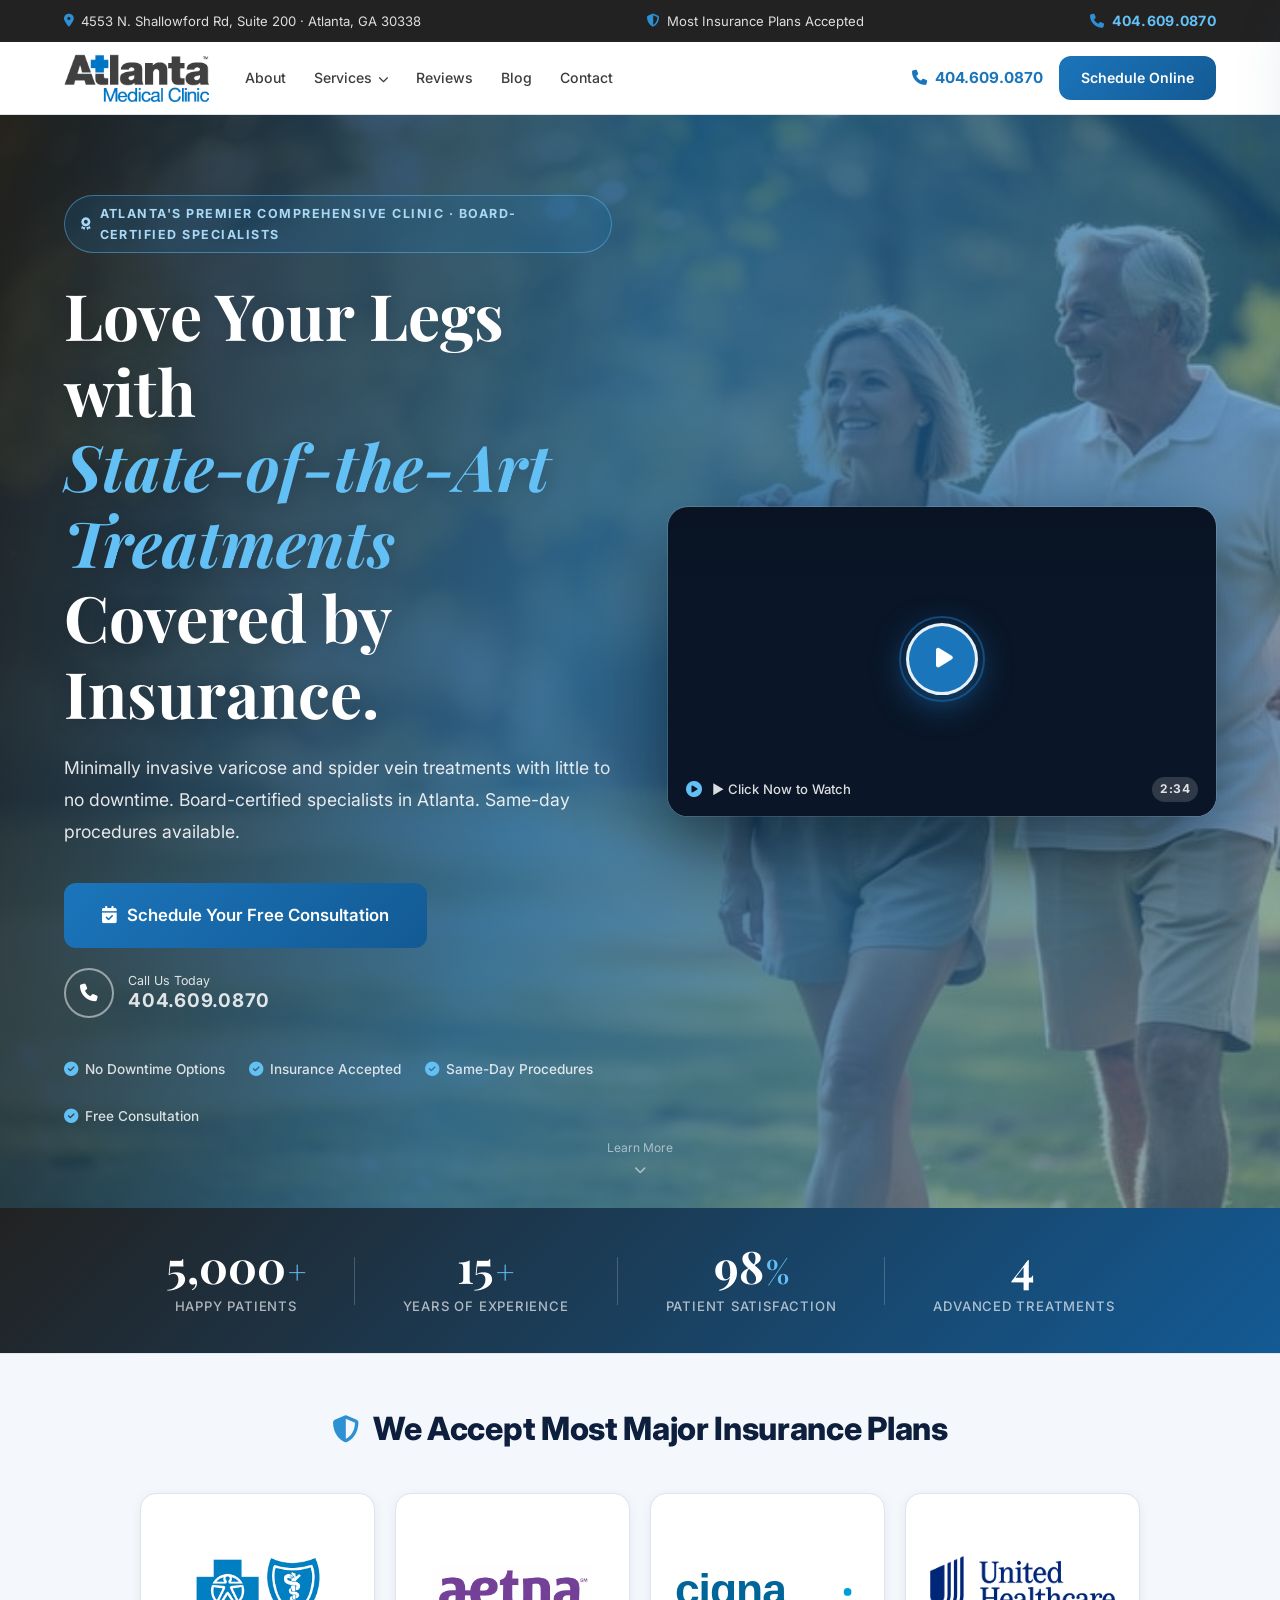
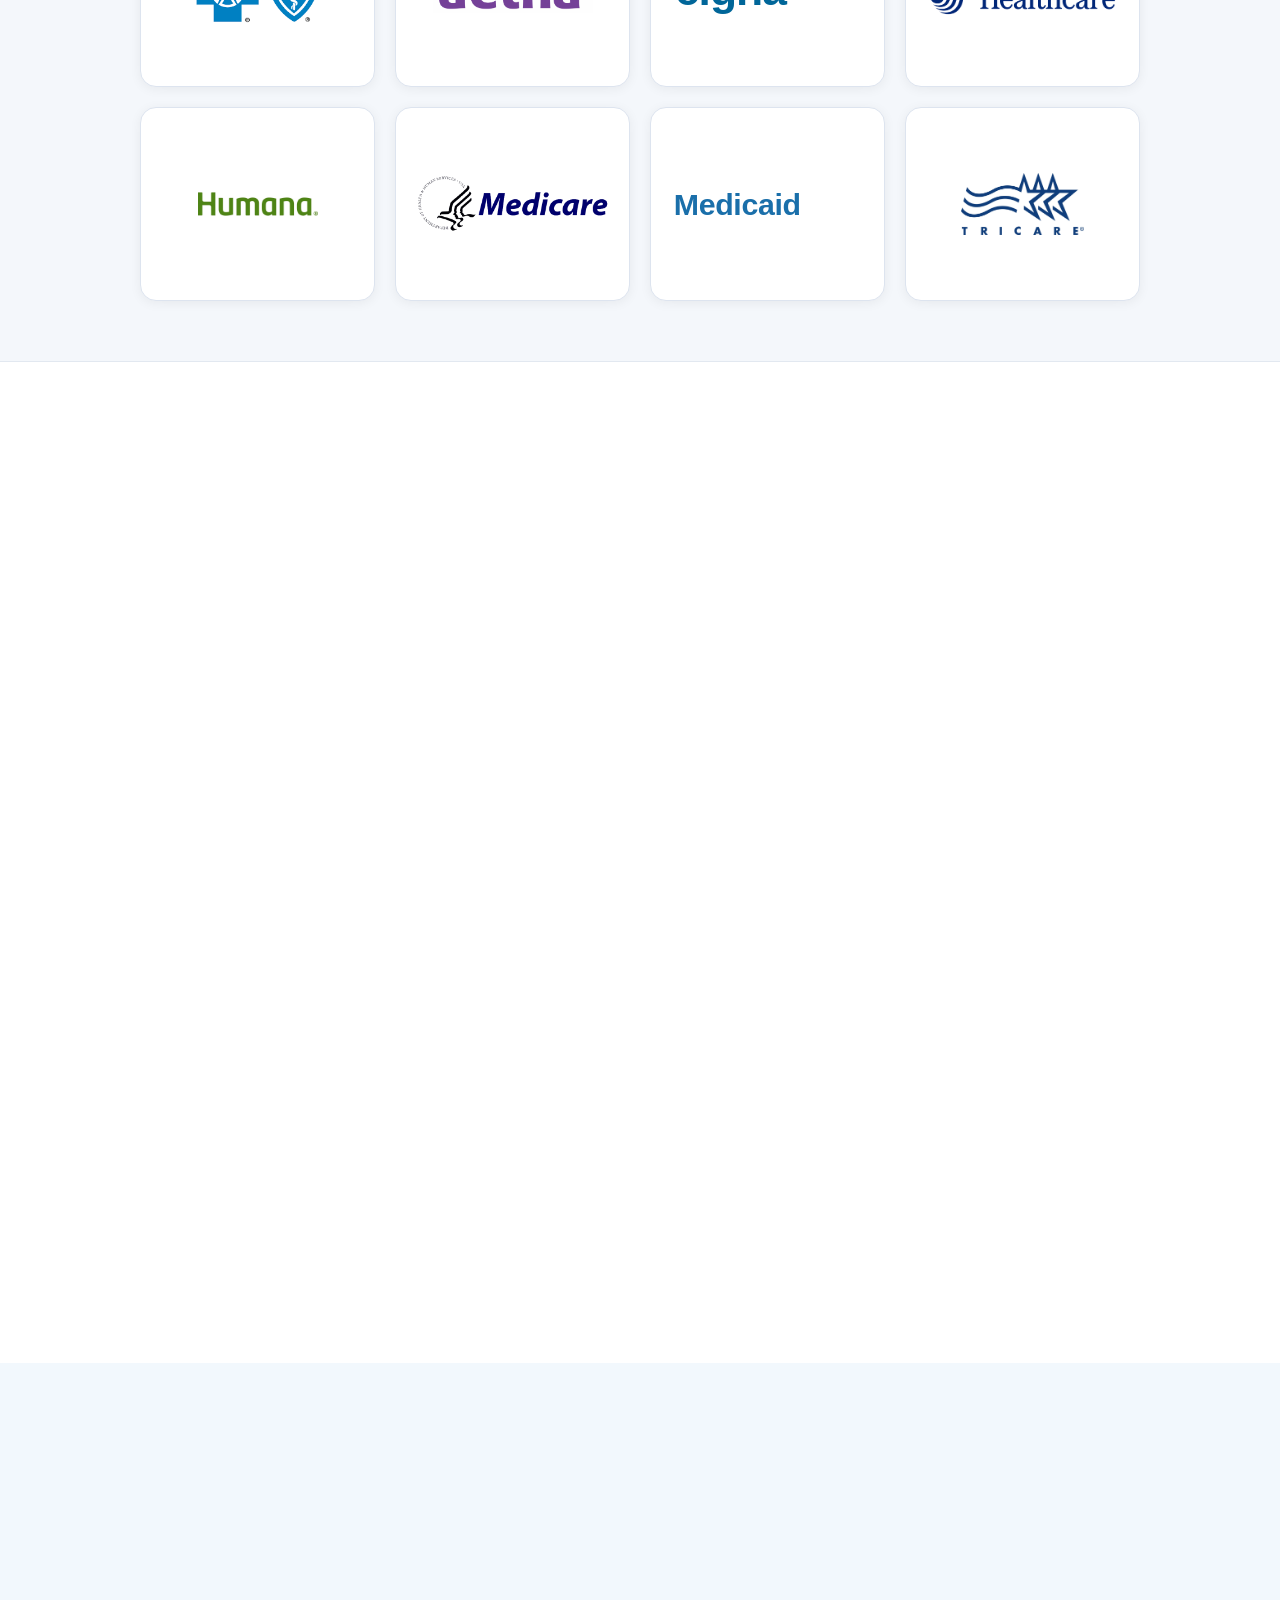
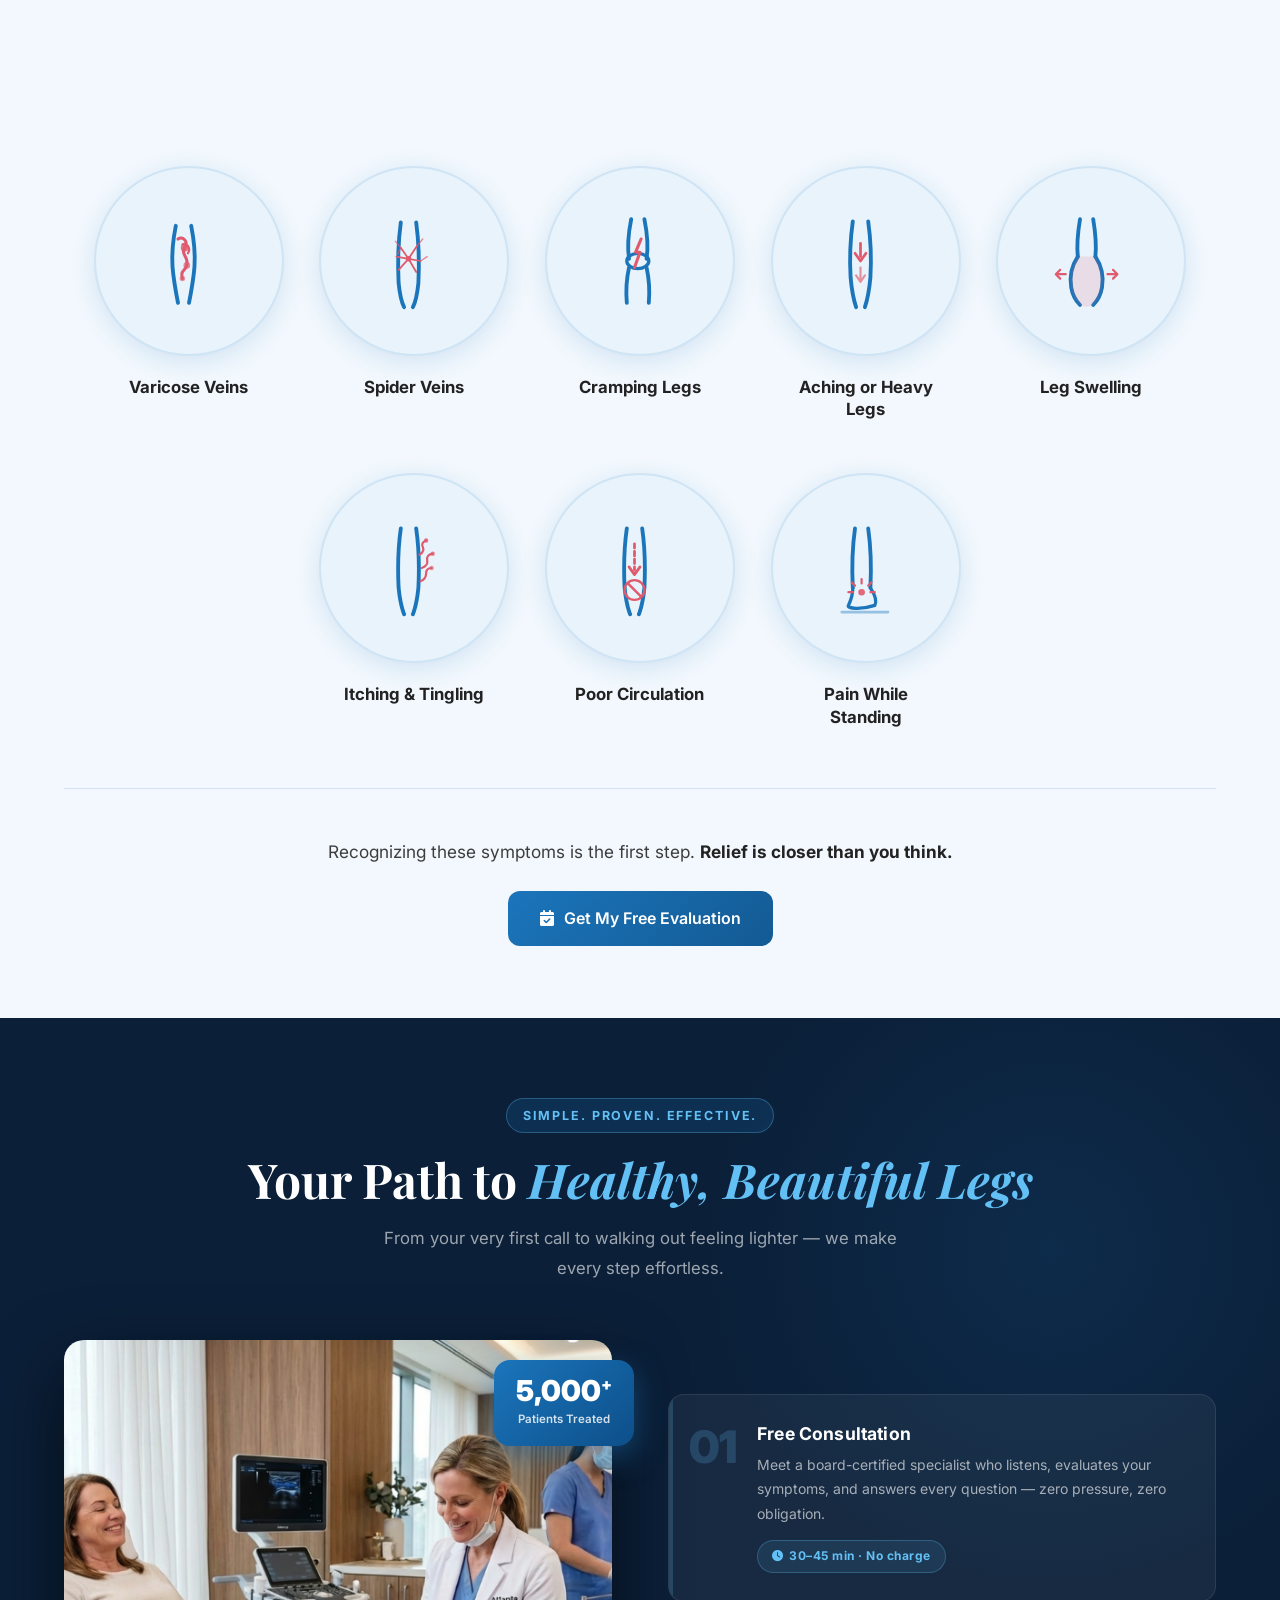
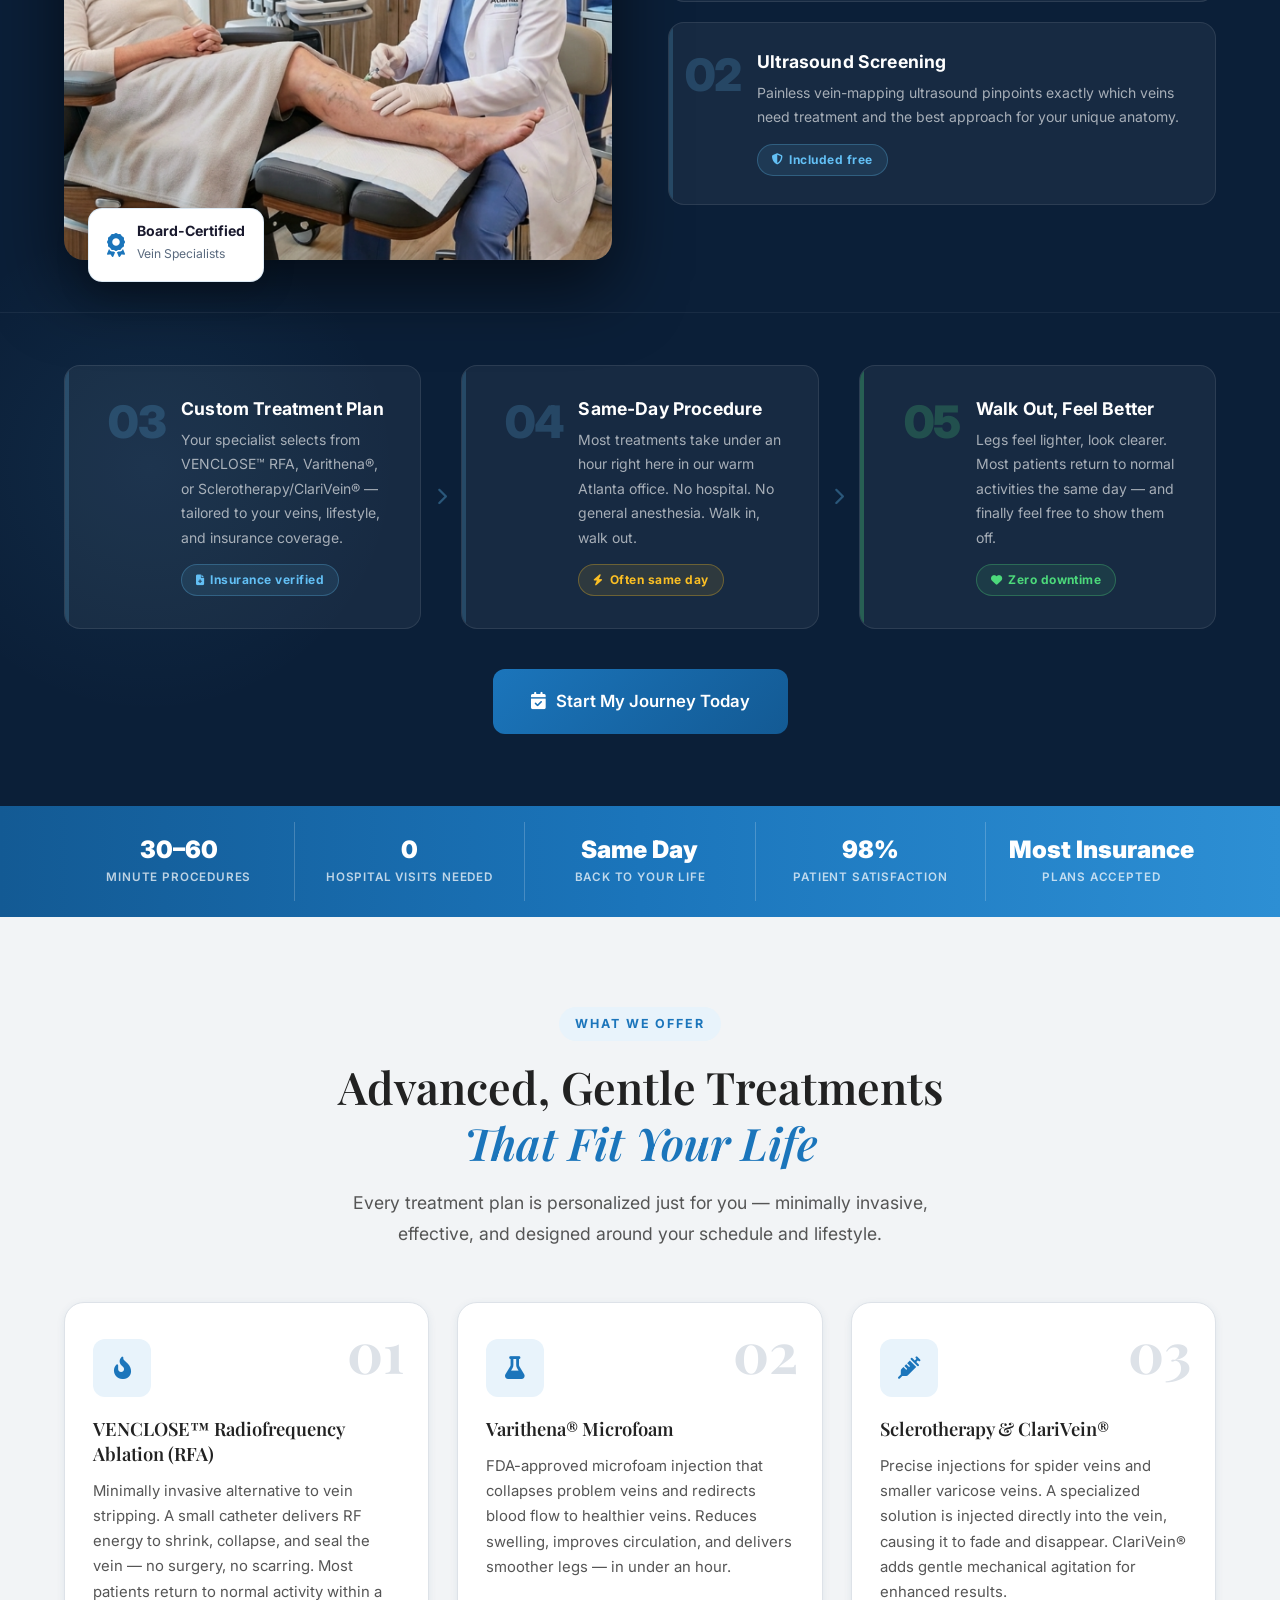
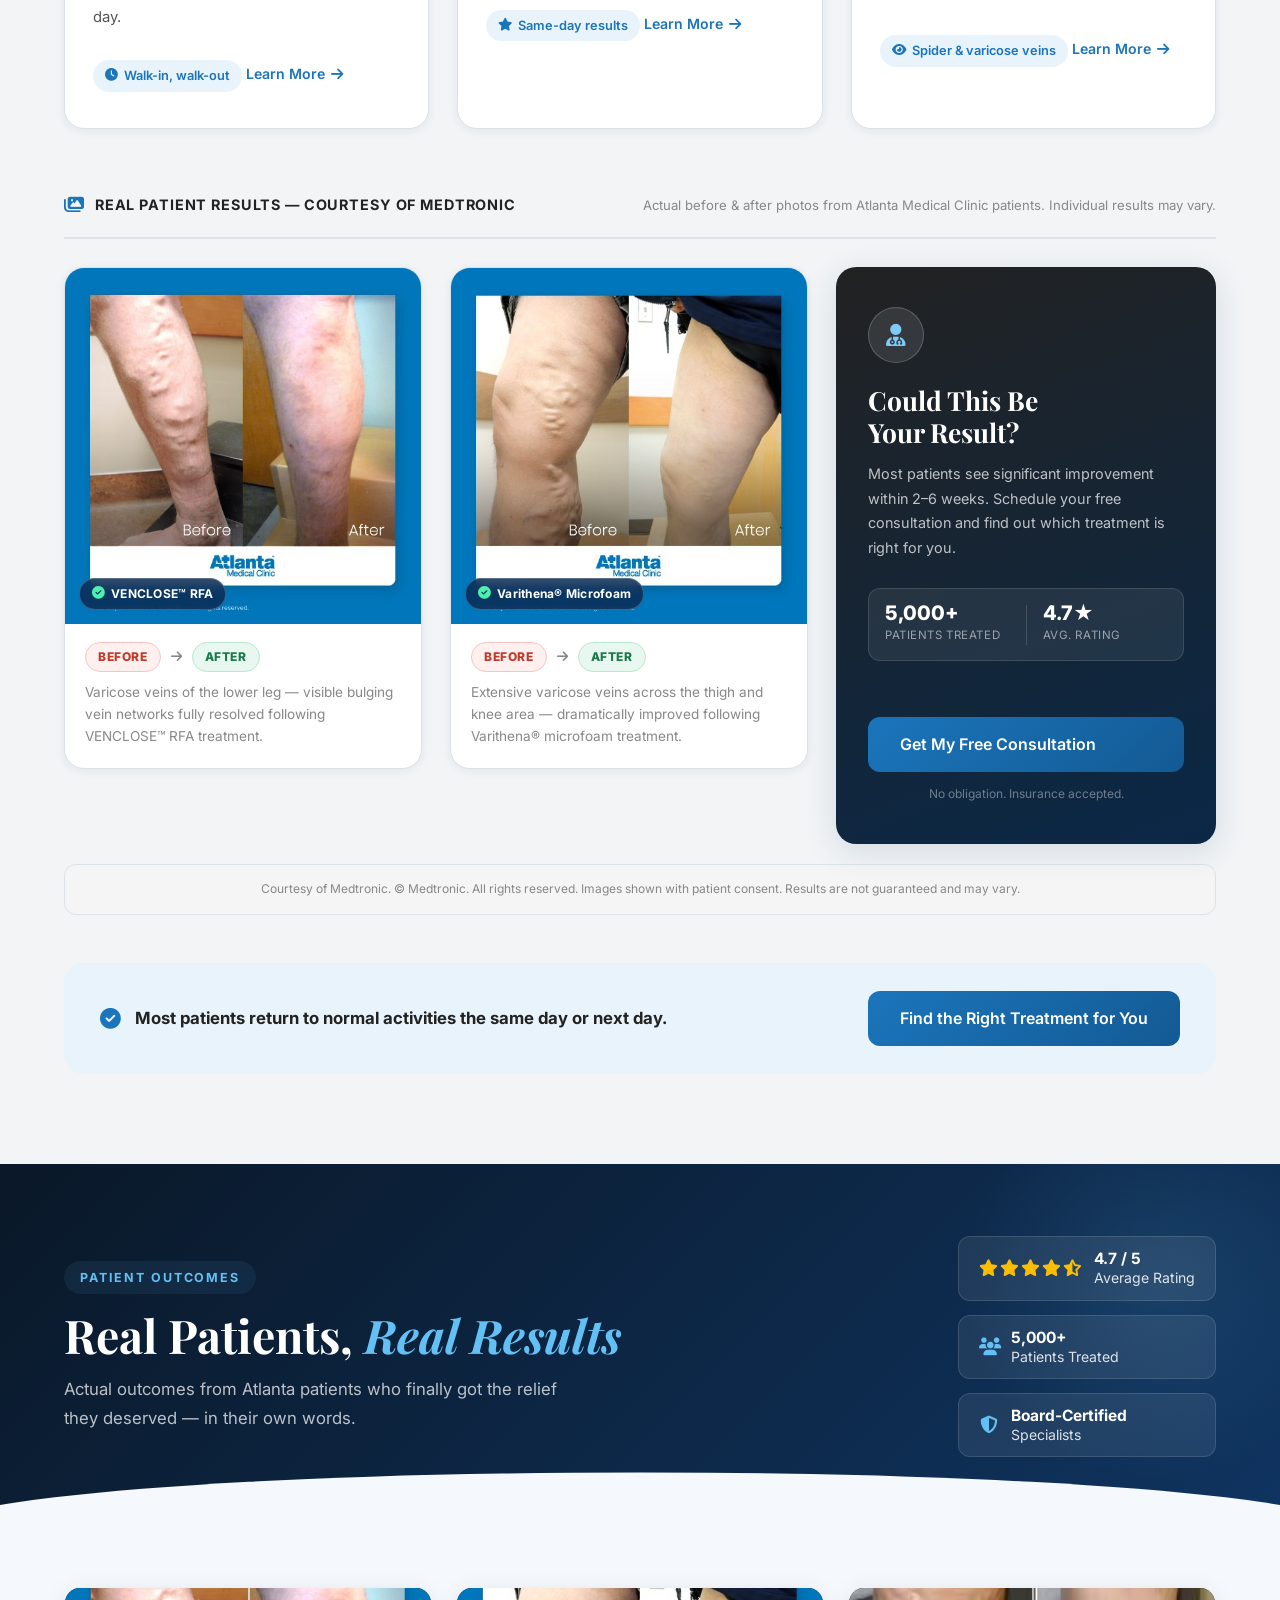
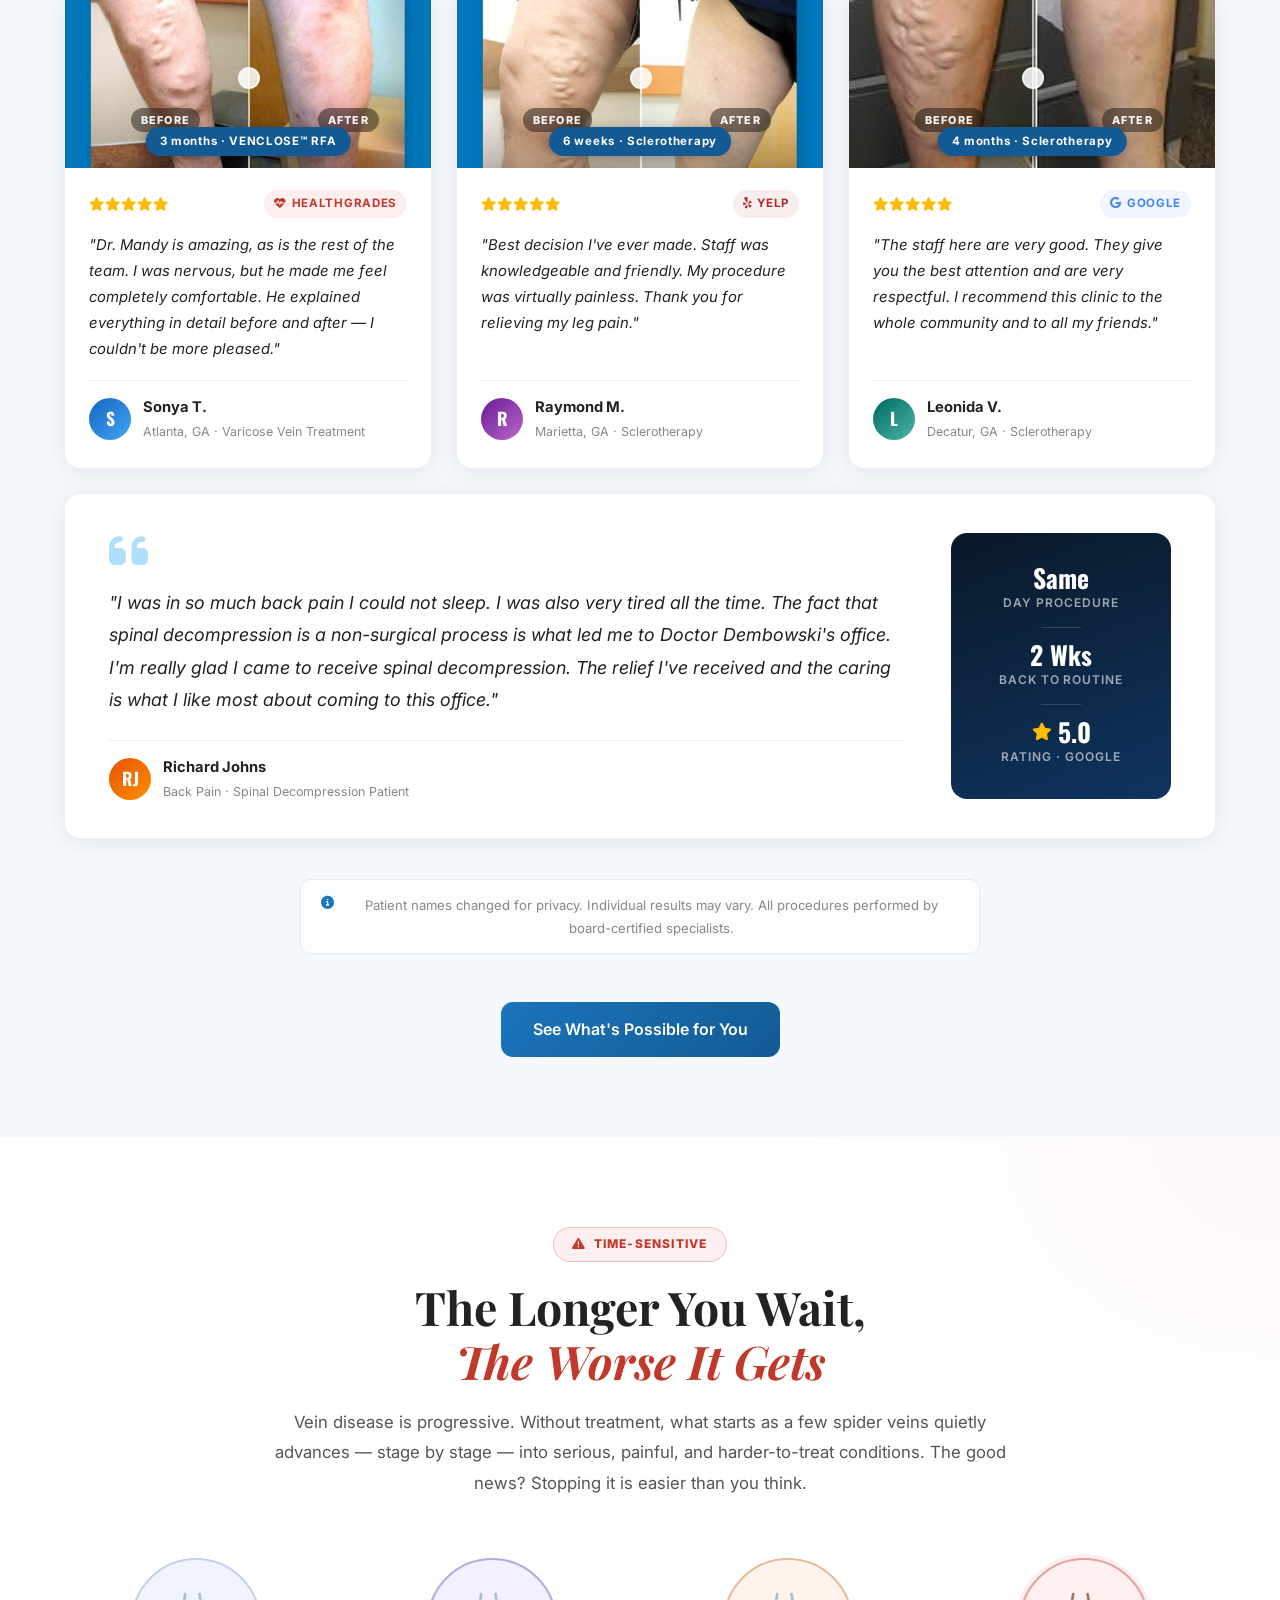
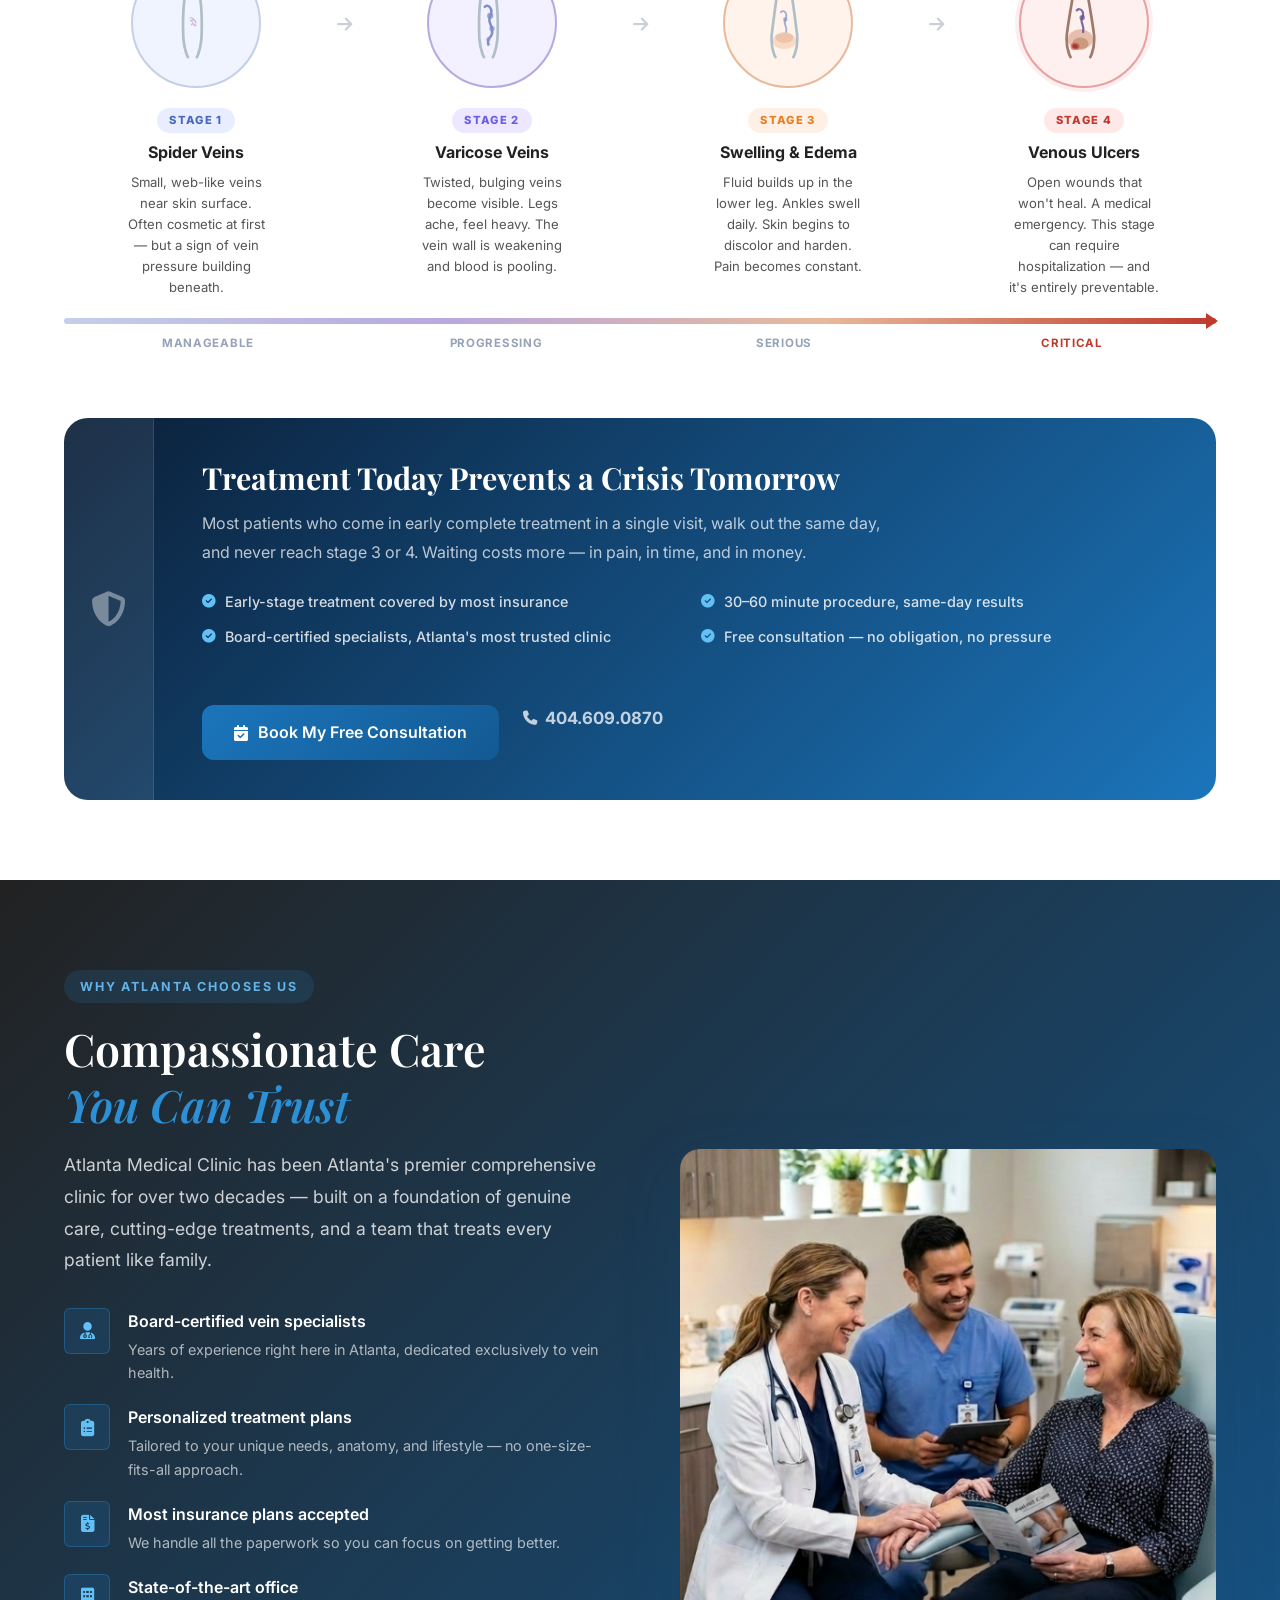
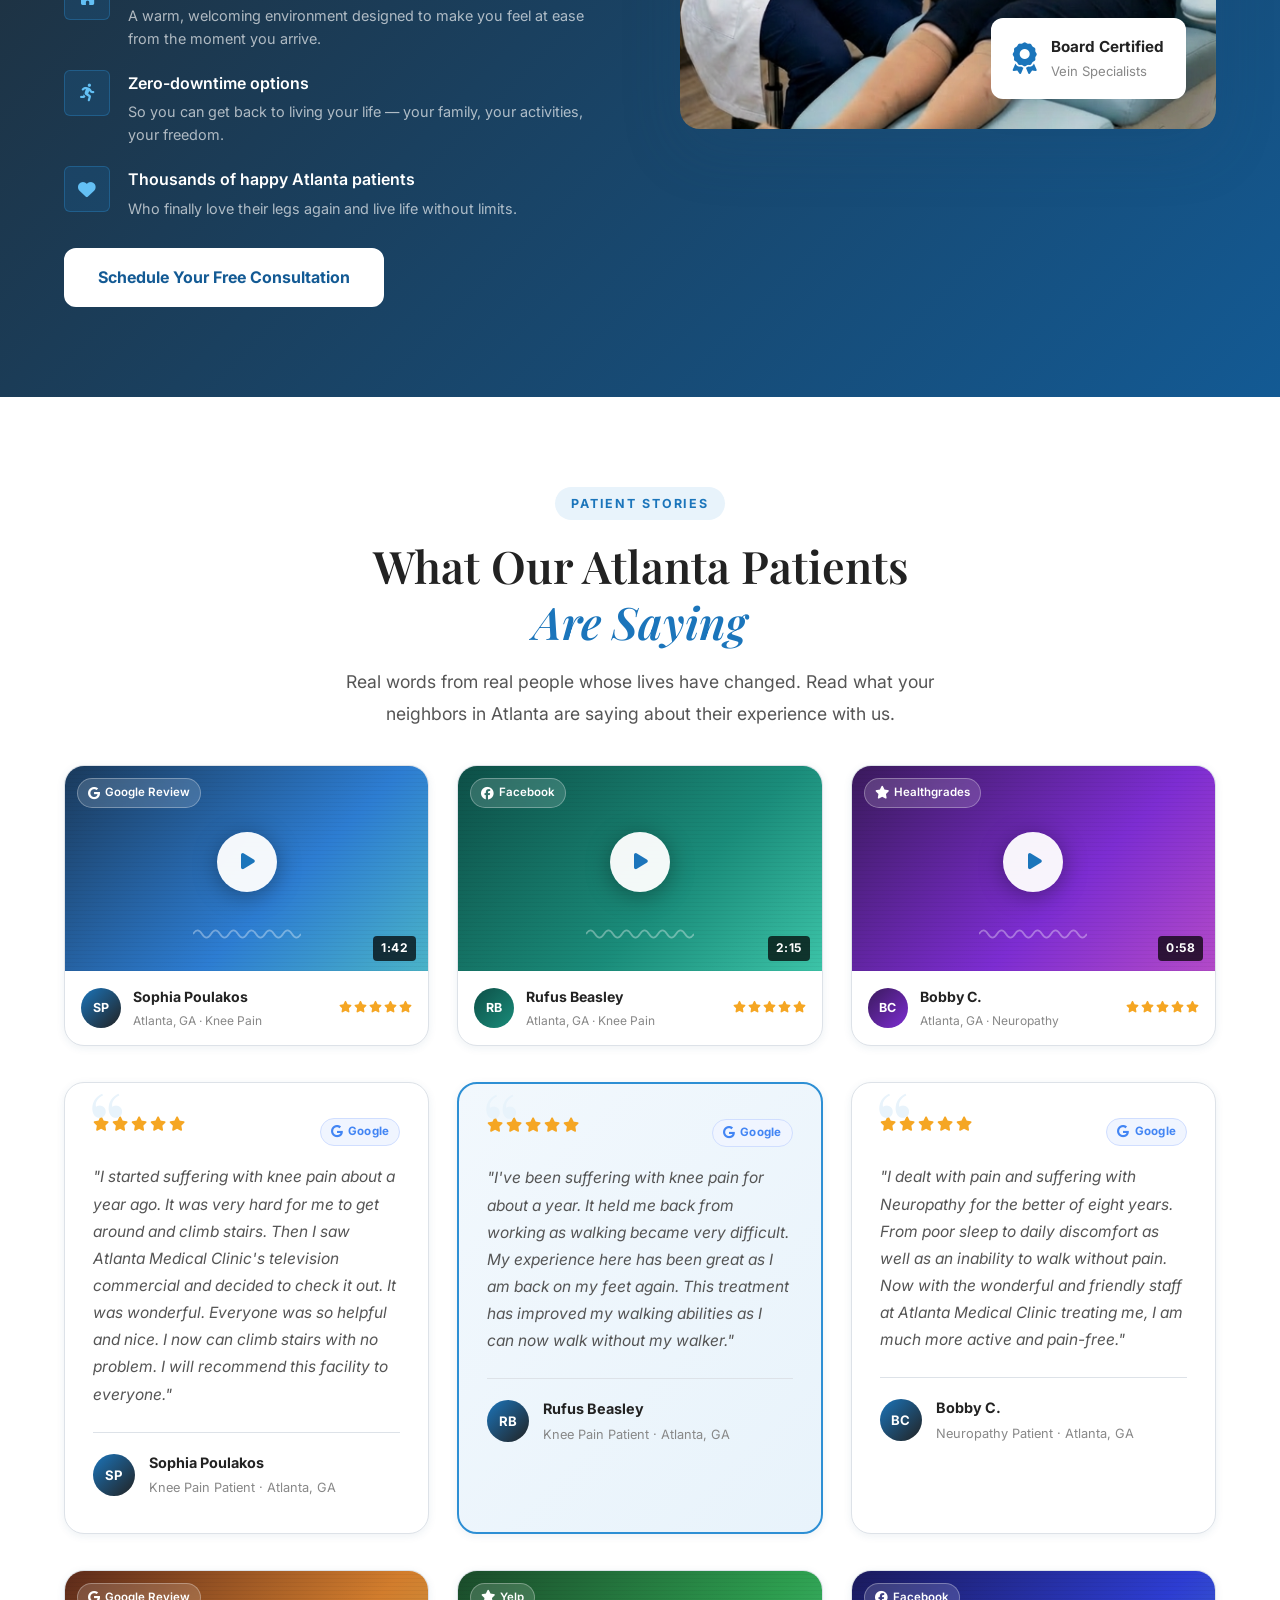
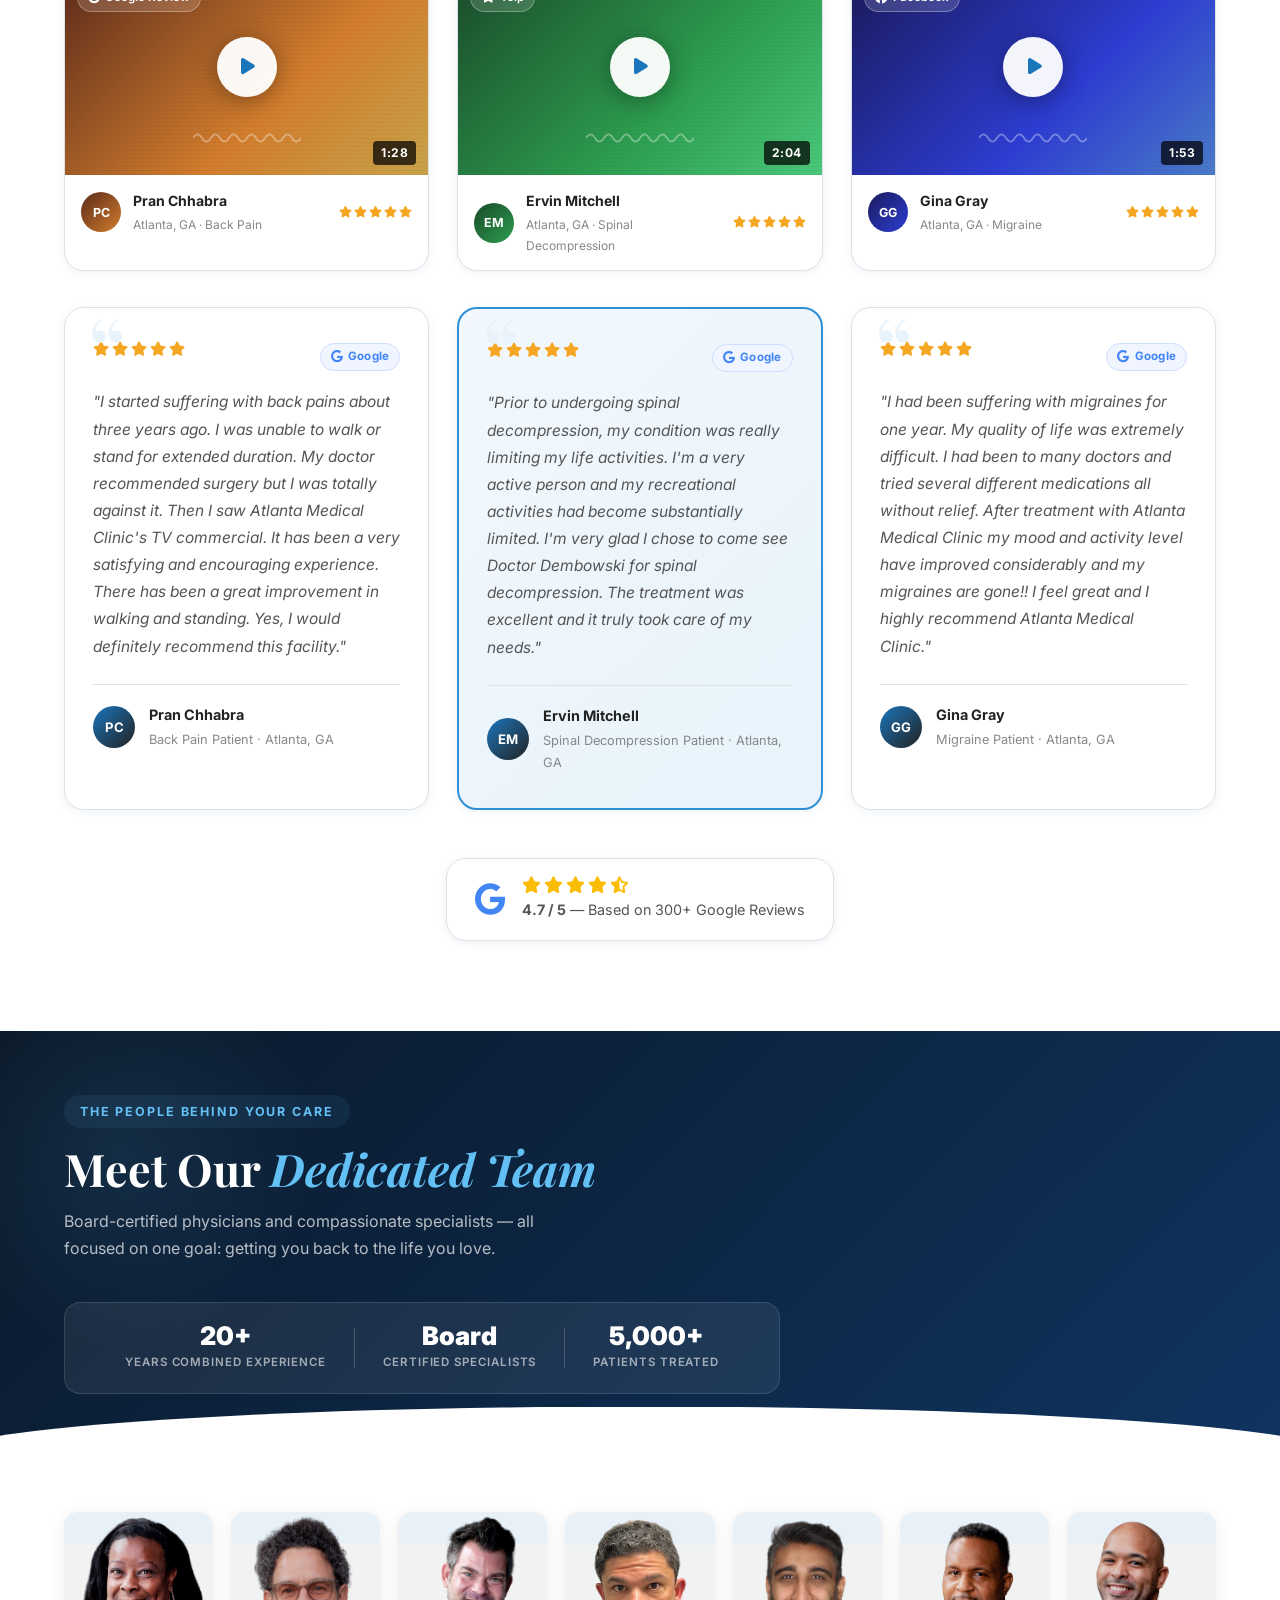
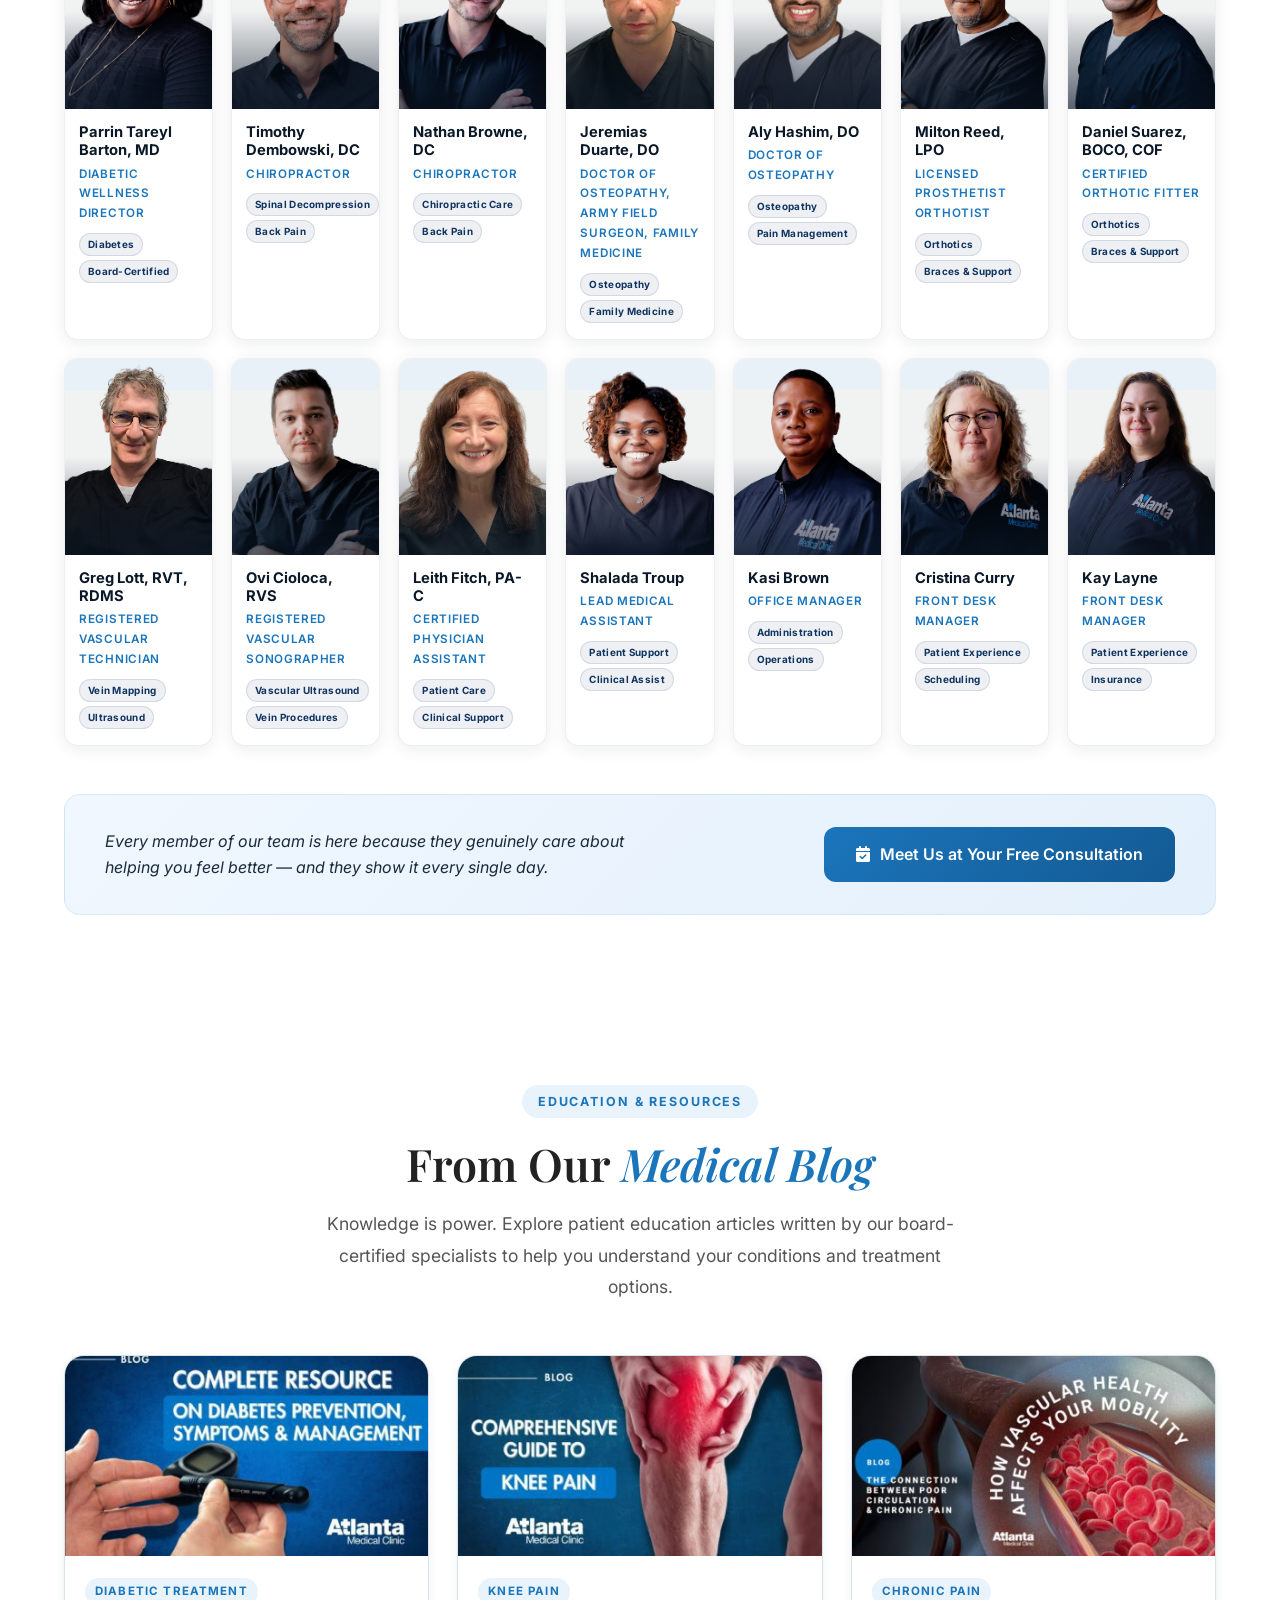
==== index.html @ c42ab2b3 "Add files via upload" ====
<!DOCTYPE html>
<html lang="en" itemscope itemtype="https://schema.org/MedicalClinic">
<head>
  <meta charset="UTF-8" />
  <meta http-equiv="X-UA-Compatible" content="IE=edge" />
  <meta name="viewport" content="width=device-width, initial-scale=1.0" />

  <!-- ═══════════════════════════════════════════════════════════════
       PRIMARY SEO META TAGS
  ════════════════════════════════════════════════════════════════ -->
  <title>Atlanta Medical Clinic | Varicose &amp; Spider Vein Treatment Atlanta, GA | 404-609-0870</title>
  <meta name="description" content="Atlanta Medical Clinic — Board-certified varicose vein &amp; spider vein specialists in Atlanta, GA. Same-day minimally invasive procedures, most insurance accepted. Free consultation. Call 404-609-0870." />
  <meta name="keywords" content="varicose vein treatment Atlanta, spider vein removal Atlanta, vein clinic Atlanta GA, VENCLOSE RFA Atlanta, sclerotherapy Atlanta, vein specialist Atlanta, leg pain treatment Atlanta, vein doctor near me, minimally invasive vein treatment, varicose veins covered by insurance Atlanta" />
  <meta name="robots" content="index, follow, max-image-preview:large, max-snippet:-1, max-video-preview:-1" />
  <meta name="author" content="Atlanta Medical Clinic" />
  <meta name="geo.region" content="US-GA" />
  <meta name="geo.placename" content="Atlanta, Georgia" />
  <meta name="geo.position" content="33.9212;-84.3132" />
  <meta name="ICBM" content="33.9212, -84.3132" />

  <!-- Canonical URL -->
  <link rel="canonical" href="https://www.atlantamedicalclinic.com/" />

  <!-- ═══════════════════════════════════════════════════════════════
       OPEN GRAPH (Facebook / LinkedIn)
  ════════════════════════════════════════════════════════════════ -->
  <meta property="og:type" content="website" />
  <meta property="og:locale" content="en_US" />
  <meta property="og:site_name" content="Atlanta Medical Clinic" />
  <meta property="og:title" content="Atlanta Medical Clinic | Varicose &amp; Spider Vein Treatment Atlanta, GA" />
  <meta property="og:description" content="Board-certified vein specialists in Atlanta, GA. Minimally invasive varicose &amp; spider vein treatments with little to no downtime. Most insurance accepted. Free consultation — call 404-609-0870." />
  <meta property="og:url" content="https://www.atlantamedicalclinic.com/" />
  <meta property="og:image" content="https://www.atlantamedicalclinic.com/images/og-home.jpg" />
  <meta property="og:image:width" content="1200" />
  <meta property="og:image:height" content="630" />
  <meta property="og:image:alt" content="Atlanta Medical Clinic – Vein Treatment Specialists in Atlanta, GA" />

  <!-- ═══════════════════════════════════════════════════════════════
       TWITTER CARD
  ════════════════════════════════════════════════════════════════ -->
  <meta name="twitter:card" content="summary_large_image" />
  <meta name="twitter:site" content="@ATLMedicalClinic" />
  <meta name="twitter:creator" content="@ATLMedicalClinic" />
  <meta name="twitter:title" content="Atlanta Medical Clinic | Varicose &amp; Spider Vein Treatment Atlanta, GA" />
  <meta name="twitter:description" content="Board-certified vein specialists in Atlanta, GA. Same-day minimally invasive procedures. Most insurance accepted. Free consultation — 404-609-0870." />
  <meta name="twitter:image" content="https://www.atlantamedicalclinic.com/images/og-home.jpg" />
  <meta name="twitter:image:alt" content="Atlanta Medical Clinic – Vein Treatment Specialists" />

  <!-- ═══════════════════════════════════════════════════════════════
       FAVICON & APPLE TOUCH ICON
  ════════════════════════════════════════════════════════════════ -->
  <link rel="icon" type="image/png" href="images/amc-logo.png" />
  <link rel="apple-touch-icon" href="images/amc-logo.png" />
  <meta name="theme-color" content="#005DAA" />

  <!-- ═══════════════════════════════════════════════════════════════
       STRUCTURED DATA – MedicalClinic (JSON-LD)
  ════════════════════════════════════════════════════════════════ -->
  <script type="application/ld+json">
  {
    "@context": "https://schema.org",
    "@graph": [
      {
        "@type": ["MedicalClinic", "MedicalBusiness", "LocalBusiness"],
        "@id": "https://www.atlantamedicalclinic.com/#organization",
        "name": "Atlanta Medical Clinic",
        "alternateName": "AMC Vein Clinic Atlanta",
        "description": "Board-certified varicose vein and spider vein specialists serving Atlanta, GA and surrounding areas. Minimally invasive treatments including VENCLOSE RFA, Varithena, Sclerotherapy, and ClariVein. Most insurance accepted.",
        "url": "https://www.atlantamedicalclinic.com/",
        "logo": {
          "@type": "ImageObject",
          "url": "https://www.atlantamedicalclinic.com/images/amc-logo.png",
          "width": 300,
          "height": 80
        },
        "image": "https://www.atlantamedicalclinic.com/images/hero-bg.jpg",
        "telephone": "+14046090870",
        "email": "info@atlantamedicalclinic.com",
        "address": {
          "@type": "PostalAddress",
          "streetAddress": "4553 N. Shallowford Rd, Suite 200",
          "addressLocality": "Atlanta",
          "addressRegion": "GA",
          "postalCode": "30338",
          "addressCountry": "US"
        },
        "geo": {
          "@type": "GeoCoordinates",
          "latitude": 33.9212,
          "longitude": -84.3132
        },
        "openingHoursSpecification": [
          {
            "@type": "OpeningHoursSpecification",
            "dayOfWeek": ["Monday","Tuesday","Wednesday","Thursday","Friday"],
            "opens": "08:00",
            "closes": "17:00"
          }
        ],
        "priceRange": "$$",
        "currenciesAccepted": "USD",
        "paymentAccepted": "Cash, Credit Card, Insurance",
        "medicalSpecialty": "Vascular Surgery",
        "availableService": [
          {
            "@type": "MedicalProcedure",
            "name": "VENCLOSE Radiofrequency Ablation (RFA)",
            "description": "Minimally invasive thermal ablation of varicose veins using the VENCLOSE RFA system. Same-day procedure with rapid recovery.",
            "procedureType": "https://schema.org/TherapeuticProcedure"
          },
          {
            "@type": "MedicalProcedure",
            "name": "Varithena Microfoam Treatment",
            "description": "FDA-approved chemical ablation treatment for varicose veins using polidocanol injectable foam.",
            "procedureType": "https://schema.org/TherapeuticProcedure"
          },
          {
            "@type": "MedicalProcedure",
            "name": "Sclerotherapy",
            "description": "Non-surgical treatment injecting a sclerosant solution to close spider veins and small varicose veins.",
            "procedureType": "https://schema.org/TherapeuticProcedure"
          },
          {
            "@type": "MedicalProcedure",
            "name": "ClariVein Mechanochemical Ablation",
            "description": "A catheter-based, non-thermal vein closure technique combining mechanical and chemical action.",
            "procedureType": "https://schema.org/TherapeuticProcedure"
          }
        ],
        "hasMap": "https://maps.google.com/?q=4553+N.+Shallowford+Rd+Suite+200+Atlanta+GA+30338",
        "sameAs": [
          "https://www.facebook.com/atlantamedicalclinic",
          "https://www.instagram.com/atlantamedicalclinic",
          "https://www.linkedin.com/company/atlanta-medical-clinic",
          "https://www.yelp.com/biz/atlanta-medical-clinic",
          "https://www.healthgrades.com/group-directory/ga-georgia/atlanta/atlanta-medical-clinic",
          "https://www.vitals.com",
          "https://www.zocdoc.com"
        ],
        "aggregateRating": {
          "@type": "AggregateRating",
          "ratingValue": "4.7",
          "reviewCount": "5000",
          "bestRating": "5",
          "worstRating": "1"
        },
        "review": [
          {
            "@type": "Review",
            "author": {"@type": "Person", "name": "Sonya T."},
            "reviewRating": {"@type": "Rating", "ratingValue": "5", "bestRating": "5"},
            "reviewBody": "After my VENCLOSE RFA treatment I had almost zero downtime. My legs look and feel amazing — I wish I had done this years ago!",
            "datePublished": "2025-01-15"
          },
          {
            "@type": "Review",
            "author": {"@type": "Person", "name": "Raymond M."},
            "reviewRating": {"@type": "Rating", "ratingValue": "5", "bestRating": "5"},
            "reviewBody": "The staff made me feel comfortable throughout the entire process. Four months post-sclerotherapy and the results are incredible.",
            "datePublished": "2025-02-20"
          },
          {
            "@type": "Review",
            "author": {"@type": "Person", "name": "Leonida V."},
            "reviewRating": {"@type": "Rating", "ratingValue": "5", "bestRating": "5"},
            "reviewBody": "I can't believe how different my legs look. The team at Atlanta Medical Clinic truly cares about their patients.",
            "datePublished": "2025-03-10"
          }
        ]
      },
      {
        "@type": "WebSite",
        "@id": "https://www.atlantamedicalclinic.com/#website",
        "url": "https://www.atlantamedicalclinic.com/",
        "name": "Atlanta Medical Clinic",
        "description": "Varicose vein and spider vein treatment specialists in Atlanta, GA",
        "publisher": {"@id": "https://www.atlantamedicalclinic.com/#organization"},
        "potentialAction": {
          "@type": "SearchAction",
          "target": {
            "@type": "EntryPoint",
            "urlTemplate": "https://www.atlantamedicalclinic.com/blog.html?search={search_term_string}"
          },
          "query-input": "required name=search_term_string"
        }
      },
      {
        "@type": "WebPage",
        "@id": "https://www.atlantamedicalclinic.com/#webpage",
        "url": "https://www.atlantamedicalclinic.com/",
        "name": "Atlanta Medical Clinic | Varicose &amp; Spider Vein Treatment Atlanta, GA",
        "isPartOf": {"@id": "https://www.atlantamedicalclinic.com/#website"},
        "about": {"@id": "https://www.atlantamedicalclinic.com/#organization"},
        "description": "Board-certified varicose vein and spider vein specialists in Atlanta, GA. Minimally invasive treatments with same-day procedures, little to no downtime, and most insurance accepted.",
        "breadcrumb": {
          "@type": "BreadcrumbList",
          "itemListElement": [
            {
              "@type": "ListItem",
              "position": 1,
              "name": "Home",
              "item": "https://www.atlantamedicalclinic.com/"
            }
          ]
        },
        "speakable": {
          "@type": "SpeakableSpecification",
          "cssSelector": [".hero-headline", ".hero-sub", ".section-headline"]
        }
      },
      {
        "@type": "FAQPage",
        "mainEntity": [
          {
            "@type": "Question",
            "name": "Does insurance cover varicose vein treatment in Atlanta?",
            "acceptedAnswer": {
              "@type": "Answer",
              "text": "Yes. Atlanta Medical Clinic accepts most major insurance plans including BlueCross BlueShield, Aetna, Cigna, UnitedHealthcare, Humana, Medicare, Medicaid, and Tricare. Varicose vein treatment is often covered when medically necessary. We verify your insurance for you at no cost."
            }
          },
          {
            "@type": "Question",
            "name": "What is VENCLOSE RFA vein treatment?",
            "acceptedAnswer": {
              "@type": "Answer",
              "text": "VENCLOSE Radiofrequency Ablation (RFA) is a minimally invasive procedure that uses heat energy to seal off diseased varicose veins. It is performed in-office in under an hour with little to no downtime. Most patients return to normal activities the same day."
            }
          },
          {
            "@type": "Question",
            "name": "How long does vein treatment take at Atlanta Medical Clinic?",
            "acceptedAnswer": {
              "@type": "Answer",
              "text": "Most vein procedures at Atlanta Medical Clinic take 30–60 minutes and are performed in our office with no general anesthesia required. Same-day procedures are often available."
            }
          },
          {
            "@type": "Question",
            "name": "Is there any downtime after varicose vein treatment?",
            "acceptedAnswer": {
              "@type": "Answer",
              "text": "Our minimally invasive treatments — including VENCLOSE RFA, Varithena, and Sclerotherapy — have little to no downtime. Most patients walk out of the office and resume light daily activities the same day."
            }
          },
          {
            "@type": "Question",
            "name": "How do I schedule a free consultation at Atlanta Medical Clinic?",
            "acceptedAnswer": {
              "@type": "Answer",
              "text": "You can schedule your free consultation by calling 404-609-0870, filling out our online request form at atlantamedicalclinic.com, or visiting our office at 4553 N. Shallowford Rd, Suite 200, Atlanta, GA 30338. We confirm appointments within one business hour."
            }
          },
          {
            "@type": "Question",
            "name": "What is the difference between varicose veins and spider veins?",
            "acceptedAnswer": {
              "@type": "Answer",
              "text": "Varicose veins are large, bulging, rope-like veins typically found on the legs caused by faulty valves allowing blood to pool. Spider veins are smaller, web-like veins visible just beneath the skin surface. Both are treatable with minimally invasive procedures at Atlanta Medical Clinic."
            }
          },
          {
            "@type": "Question",
            "name": "Are vein treatments painful?",
            "acceptedAnswer": {
              "@type": "Answer",
              "text": "Our board-certified specialists use local anesthesia and the latest gentle techniques to minimize discomfort. Most patients report minimal pain during and after treatment. VENCLOSE RFA and sclerotherapy are well-tolerated with little post-procedure soreness."
            }
          }
        ]
      }
    ]
  }
  </script>

  <!-- ═══════════════════════════════════════════════════════════════
       PRECONNECT / DNS PREFETCH (performance + Core Web Vitals)
  ════════════════════════════════════════════════════════════════ -->
  <link rel="preconnect" href="https://fonts.googleapis.com" />
  <link rel="preconnect" href="https://fonts.gstatic.com" crossorigin />
  <link rel="preconnect" href="https://cdn.jsdelivr.net" />
  <link rel="dns-prefetch" href="https://www.google-analytics.com" />
  <link rel="dns-prefetch" href="https://www.googletagmanager.com" />

  <!-- Google Fonts: Oswald (logo match) + Playfair Display + Inter -->
  <link href="https://fonts.googleapis.com/css2?family=Oswald:wght@400;500;600;700&family=Playfair+Display:ital,wght@0,400;0,500;0,600;0,700;1,400;1,600&family=Inter:wght@300;400;500;600;700&display=swap" rel="stylesheet" />
  <!-- Font Awesome -->
  <link rel="stylesheet" href="https://cdn.jsdelivr.net/npm/@fortawesome/fontawesome-free@6.4.0/css/all.min.css" />

  <link rel="stylesheet" href="css/style.css" />
</head>
<body>

  <!-- ============================================================
       TOP BAR
  ============================================================ -->
  <div class="topbar">
    <div class="topbar-inner">
      <span><i class="fas fa-map-marker-alt"></i> 4553 N. Shallowford Rd, Suite 200 · Atlanta, GA 30338</span>
      <span><i class="fas fa-shield-alt"></i> Most Insurance Plans Accepted</span>
      <a href="tel:4046090870" class="topbar-phone"><i class="fas fa-phone"></i> 404.609.0870</a>
    </div>
  </div>

  <!-- ============================================================
       NAVIGATION
  ============================================================ -->
  <header class="site-header" id="site-header" role="banner" itemscope itemtype="https://schema.org/WPHeader">
    <div class="nav-inner">
      <a href="#" class="logo">
        <img src="images/amc-logo.png" alt="Atlanta Medical Clinic" class="logo-img" />
      </a>

      <nav class="main-nav" id="main-nav" role="navigation" aria-label="Primary Navigation">
        <ul>
          <li><a href="#about">About</a></li>
          <li class="has-dropdown">
            <a href="#treatments">Services <i class="fas fa-chevron-down nav-arrow"></i></a>
            <ul class="nav-dropdown">
              <li><a href="services/varicose-vein-treatment.html">Varicose Vein Treatment</a></li>
              <li><a href="services/spider-vein-treatment.html">Spider Vein Treatment</a></li>
              <li><a href="services/venclose-rfa.html">VENCLOSE&#8482; RFA</a></li>
              <li><a href="services/varithena.html">Varithena&#174; Microfoam</a></li>
              <li><a href="services/sclerotherapy.html">Sclerotherapy &amp; ClariVein&#174;</a></li>
            </ul>
          </li>
          <li><a href="#testimonials">Reviews</a></li>
          <li><a href="blog.html">Blog</a></li>
          <li><a href="#schedule">Contact</a></li>
        </ul>
      </nav>

      <div class="nav-cta">
        <a href="tel:4046090870" class="btn-phone"><i class="fas fa-phone"></i> 404.609.0870</a>
        <a href="#schedule" class="btn-primary btn-sm">Schedule Online</a>
      </div>

      <button class="hamburger" id="hamburger" aria-label="Toggle menu">
        <span></span><span></span><span></span>
      </button>
    </div>
  </header>

  <!-- Mobile Nav Drawer -->
  <div class="mobile-nav" id="mobile-nav">
    <div class="mobile-nav-header">
      <img src="images/amc-logo.png" alt="Atlanta Medical Clinic" class="mobile-nav-logo-img" />
    </div>
    <ul>
      <li><a href="#about" onclick="closeMobileNav()">About</a></li>
      <li><a href="#treatments" onclick="closeMobileNav()">Services</a></li>
      <li><a href="services/varicose-vein-treatment.html" onclick="closeMobileNav()" style="padding-left:28px;font-size:0.88rem;color:var(--charcoal-muted)">→ Varicose Vein Treatment</a></li>
      <li><a href="services/spider-vein-treatment.html" onclick="closeMobileNav()" style="padding-left:28px;font-size:0.88rem;color:var(--charcoal-muted)">→ Spider Vein Treatment</a></li>
      <li><a href="services/venclose-rfa.html" onclick="closeMobileNav()" style="padding-left:28px;font-size:0.88rem;color:var(--charcoal-muted)">→ VENCLOSE&#8482; RFA</a></li>
      <li><a href="services/varithena.html" onclick="closeMobileNav()" style="padding-left:28px;font-size:0.88rem;color:var(--charcoal-muted)">→ Varithena&#174; Microfoam</a></li>
      <li><a href="services/sclerotherapy.html" onclick="closeMobileNav()" style="padding-left:28px;font-size:0.88rem;color:var(--charcoal-muted)">→ Sclerotherapy &amp; ClariVein&#174;</a></li>
      <li><a href="#testimonials" onclick="closeMobileNav()">Reviews</a></li>
      <li><a href="blog.html" onclick="closeMobileNav()">Blog</a></li>
      <li><a href="#schedule" onclick="closeMobileNav()">Contact</a></li>
      <li class="mobile-nav-cta"><a href="tel:4046090870"><i class="fas fa-phone"></i> 404.609.0870</a></li>
      <li class="mobile-nav-cta"><a href="#schedule" class="btn-primary" onclick="closeMobileNav()">Schedule Online</a></li>
    </ul>
  </div>

  <main id="main-content" role="main">

    <!-- ============================================================
         SECTION 1 – HERO
    ============================================================ -->
    <section class="hero" id="hero" aria-label="Hero – Vein Treatment Specialists in Atlanta, GA">
      <div class="hero-media">
        <img
          src="images/hero-bg.jpg"
          alt="Happy active couple with healthy legs enjoying life in Atlanta"
          class="hero-bg-img"
        />
        <div class="hero-overlay"></div>
      </div>

      <!-- Two-column hero layout -->
      <div class="hero-inner container">

        <!-- LEFT: Text content -->
        <div class="hero-content">
          <div class="hero-badge"><i class="fas fa-award"></i> Atlanta's Premier Comprehensive Clinic &middot; Board-Certified Specialists</div>

          <h1 class="hero-headline">Love Your Legs with<br><em>State-of-the-Art Treatments</em><br>Covered by Insurance.</h1>

          <p class="hero-sub">
            Minimally invasive varicose and spider vein treatments with little to no downtime.
            Board-certified specialists in Atlanta. Same-day procedures available.
          </p>

          <div class="hero-actions">
            <a href="#schedule" class="btn-primary btn-lg pulse-btn">
              <i class="fas fa-calendar-check"></i> Schedule Your Free Consultation
            </a>
            <a href="tel:4046090870" class="btn-phone-hero">
              <span class="phone-icon"><i class="fas fa-phone"></i></span>
              <span class="phone-label">Call Us Today<strong>404.609.0870</strong></span>
            </a>
          </div>

          <div class="hero-trust">
            <div class="trust-item"><i class="fas fa-check-circle"></i> No Downtime Options</div>
            <div class="trust-item"><i class="fas fa-check-circle"></i> Insurance Accepted</div>
            <div class="trust-item"><i class="fas fa-check-circle"></i> Same-Day Procedures</div>
            <div class="trust-item"><i class="fas fa-check-circle"></i> Free Consultation</div>
          </div>
        </div>

        <!-- RIGHT: Sticky video placeholder -->
        <div class="hero-video-col">
          <div class="hero-video-sticky">
            <div class="video-placeholder" id="hero-video-placeholder">
              <div class="video-inner">
                <div class="video-thumb">
                  <video
                    id="hero-poster-video"
                    src="https://www.genspark.ai/api/files/s/U2MEeXrY#t=40"
                    muted
                    playsinline
                    preload="metadata"
                    class="video-poster-img"
                    style="pointer-events:none;"
                  ></video>
                  <div class="video-poster-gradient"></div>
                </div>
                <button class="video-play-btn" id="video-play-btn" aria-label="Play video">
                  <span class="play-ripple"></span>
                  <i class="fas fa-play"></i>
                </button>
                <div class="video-label-bar">
                  <i class="fas fa-circle-play"></i>
                  <span>▶ Click Now to Watch</span>
                  <span class="video-duration">2:34</span>
                </div>
              </div>
            </div>
          </div>
        </div>

      </div><!-- /.hero-inner -->

      <!-- Scroll indicator -->
      <div class="scroll-hint">
        <span>Learn More</span>
        <i class="fas fa-chevron-down"></i>
      </div>
    </section>


    <!-- ============================================================
         STATS RIBBON
    ============================================================ -->
    <div class="stats-ribbon">
      <div class="container stats-inner">
        <div class="stat-item">
          <div class="stat-value"><span class="stat-num" data-target="5000">0</span><span class="stat-suffix">+</span></div>
          <span class="stat-label">Happy Patients</span>
        </div>
        <div class="stat-divider"></div>
        <div class="stat-item">
          <div class="stat-value"><span class="stat-num" data-target="15">0</span><span class="stat-suffix">+</span></div>
          <span class="stat-label">Years of Experience</span>
        </div>
        <div class="stat-divider"></div>
        <div class="stat-item">
          <div class="stat-value"><span class="stat-num" data-target="98">0</span><span class="stat-suffix">%</span></div>
          <span class="stat-label">Patient Satisfaction</span>
        </div>
        <div class="stat-divider"></div>
        <div class="stat-item">
          <div class="stat-value"><span class="stat-num" data-target="4">0</span><span class="stat-suffix"></span></div>
          <span class="stat-label">Advanced Treatments</span>
        </div>
      </div>
    </div>

    <!-- ============================================================
         INSURANCE LOGOS STRIP
    ============================================================ -->
    <div class="insurance-strip">
      <div class="container">
        <p class="insurance-label"><i class="fas fa-shield-alt"></i> We Accept Most Major Insurance Plans</p>
        <div class="insurance-logos">
          <div class="ins-logo ins-logo--bcbs">
            <img src="images/insurance/bcbs.png" alt="BlueCross BlueShield" />
          </div>
          <div class="ins-logo ins-logo--aetna">
            <img src="images/insurance/aetna.png" alt="Aetna" />
          </div>
          <div class="ins-logo ins-logo--cigna">
            <img src="images/insurance/cigna.svg" alt="Cigna" />
          </div>
          <div class="ins-logo ins-logo--uhc">
            <img src="images/insurance/unitedhealthcare.png" alt="UnitedHealthcare" />
          </div>
          <div class="ins-logo ins-logo--humana">
            <img src="images/insurance/humana.png" alt="Humana" />
          </div>
          <div class="ins-logo ins-logo--medicare">
            <img src="images/insurance/medicare.png" alt="Medicare" />
          </div>
          <div class="ins-logo ins-logo--medicaid">
            <img src="images/insurance/medicaid.svg" alt="Medicaid" />
          </div>
          <div class="ins-logo ins-logo--tricare">
            <img src="images/insurance/tricare.png" alt="Tricare" />
          </div>
        </div>
      </div>
    </div>

    <!-- ============================================================
         SECTION 2 – SYMPTOMS
    ============================================================ -->
    <section class="symptoms-section section-pad" id="symptoms" aria-labelledby="symptoms-heading">
      <div class="container">
        <div class="section-layout two-col">

          <div class="symptoms-visual fade-in-left">
            <div class="symptoms-img-wrap">
              <img
                src="images/leg-pain.jpg"
                alt="Person rubbing painful, achy legs from varicose vein discomfort"
              />
              <div class="img-badge-float">
                <i class="fas fa-exclamation-circle"></i>
                <span>Sound Familiar?</span>
              </div>
            </div>
          </div>

          <div class="symptoms-text fade-in-right">
            <div class="section-tag">Understanding Your Symptoms</div>
            <h2 class="section-headline" id="symptoms-heading">Are Varicose Veins<br><em>Holding You Back?</em></h2>
            <p class="section-intro">
              You're not alone. Aching, heavy, or throbbing legs. Swelling that won't go away. Itching, burning, or restless legs at night. Visible bulging veins you feel self-conscious about in shorts, dresses, or at the pool.
            </p>
            <p class="section-body">
              The good news? Modern treatments can give you <strong>real, lasting relief</strong> — and beautiful legs you're proud to show again.
            </p>
            <ul class="symptom-list">
              <li><i class="fas fa-circle-dot"></i> Aching, heavy, or throbbing legs</li>
              <li><i class="fas fa-circle-dot"></i> Swelling that won't go away</li>
              <li><i class="fas fa-circle-dot"></i> Itching, burning, or restless legs at night</li>
              <li><i class="fas fa-circle-dot"></i> Visible bulging or knotted veins</li>
              <li><i class="fas fa-circle-dot"></i> Skin discoloration or hardening near ankles</li>
              <li><i class="fas fa-circle-dot"></i> Self-consciousness in shorts or dresses</li>
            </ul>
            <a href="#schedule" class="btn-primary btn-md">Start Your Relief Today</a>
          </div>

        </div>
      </div>
    </section>

    <!-- ============================================================
         SECTION 2B – FIND RELIEF FROM (Conditions Icon Grid)
    ============================================================ -->
    <section class="conditions-section" id="conditions" aria-labelledby="conditions-heading">
      <div class="container">

        <div class="conditions-header fade-in-up">
          <h2 class="conditions-headline" id="conditions-heading">Are your legs achy, heavy, or swollen<br>with <em>visible veins?</em></h2>
          <p class="conditions-sub">Those visible veins on your legs aren't just annoying — they're often symptoms of vein disease. This results in poor circulation, bulging leg veins, and chronic pain.</p>
          <div class="conditions-label"><span>FIND RELIEF FROM</span></div>
        </div>

        <div class="conditions-grid fade-in-up">

          <!-- 1. Varicose Veins -->
          <div class="condition-item">
            <div class="condition-icon-wrap">
              <svg viewBox="0 0 100 100" fill="none" xmlns="http://www.w3.org/2000/svg" class="cond-svg" aria-hidden="true">
                <!-- Leg silhouette -->
                <path d="M38 18 C36 28 34 40 35 55 C36 68 38 78 40 88" stroke="#1B75BB" stroke-width="3.5" stroke-linecap="round" fill="none"/>
                <path d="M52 18 C54 28 56 40 55 55 C54 68 52 78 50 88" stroke="#1B75BB" stroke-width="3.5" stroke-linecap="round" fill="none"/>
                <!-- Bulging varicose vein paths -->
                <path d="M40 30 C44 27 50 32 46 38 C42 44 50 46 48 54 C46 60 42 58 44 66" stroke="#e05a6d" stroke-width="2.8" stroke-linecap="round" fill="none"/>
                <path d="M44 35 C48 33 52 38 49 43" stroke="#e05a6d" stroke-width="2" stroke-linecap="round" fill="none"/>
                <!-- Bulge dots -->
                <circle cx="46" cy="38" r="3.5" fill="#e05a6d" opacity="0.85"/>
                <circle cx="48" cy="54" r="3" fill="#e05a6d" opacity="0.7"/>
                <circle cx="44" cy="66" r="2.5" fill="#e05a6d" opacity="0.6"/>
              </svg>
            </div>
            <span class="condition-name">Varicose Veins</span>
          </div>

          <!-- 2. Spider Veins -->
          <div class="condition-item">
            <div class="condition-icon-wrap">
              <svg viewBox="0 0 100 100" fill="none" xmlns="http://www.w3.org/2000/svg" class="cond-svg" aria-hidden="true">
                <!-- Leg outline -->
                <path d="M38 15 C36 30 35 50 36 70 C37 80 39 88 41 92" stroke="#1B75BB" stroke-width="3.5" stroke-linecap="round" fill="none"/>
                <path d="M52 15 C54 30 55 50 54 70 C53 80 51 88 49 92" stroke="#1B75BB" stroke-width="3.5" stroke-linecap="round" fill="none"/>
                <!-- Spider vein web radiating from center point -->
                <circle cx="45" cy="48" r="2.5" fill="#e05a6d"/>
                <line x1="45" y1="48" x2="38" y2="38" stroke="#e05a6d" stroke-width="1.6" stroke-linecap="round"/>
                <line x1="45" y1="48" x2="53" y2="36" stroke="#e05a6d" stroke-width="1.6" stroke-linecap="round"/>
                <line x1="45" y1="48" x2="56" y2="50" stroke="#e05a6d" stroke-width="1.6" stroke-linecap="round"/>
                <line x1="45" y1="48" x2="52" y2="60" stroke="#e05a6d" stroke-width="1.6" stroke-linecap="round"/>
                <line x1="45" y1="48" x2="36" y2="58" stroke="#e05a6d" stroke-width="1.6" stroke-linecap="round"/>
                <line x1="45" y1="48" x2="34" y2="46" stroke="#e05a6d" stroke-width="1.6" stroke-linecap="round"/>
                <!-- Branch lines -->
                <line x1="38" y1="38" x2="33" y2="32" stroke="#e05a6d" stroke-width="1.2" stroke-linecap="round" opacity="0.7"/>
                <line x1="38" y1="38" x2="35" y2="44" stroke="#e05a6d" stroke-width="1.2" stroke-linecap="round" opacity="0.7"/>
                <line x1="53" y1="36" x2="58" y2="30" stroke="#e05a6d" stroke-width="1.2" stroke-linecap="round" opacity="0.7"/>
                <line x1="56" y1="50" x2="62" y2="46" stroke="#e05a6d" stroke-width="1.2" stroke-linecap="round" opacity="0.7"/>
              </svg>
            </div>
            <span class="condition-name">Spider Veins</span>
          </div>

          <!-- 3. Cramping Legs -->
          <div class="condition-item">
            <div class="condition-icon-wrap">
              <svg viewBox="0 0 100 100" fill="none" xmlns="http://www.w3.org/2000/svg" class="cond-svg" aria-hidden="true">
                <!-- Leg bent at knee showing cramp -->
                <path d="M42 12 C40 22 38 35 40 48" stroke="#1B75BB" stroke-width="3.5" stroke-linecap="round" fill="none"/>
                <path d="M54 12 C56 22 58 35 56 48" stroke="#1B75BB" stroke-width="3.5" stroke-linecap="round" fill="none"/>
                <!-- Knee joint -->
                <ellipse cx="48" cy="50" rx="10" ry="7" stroke="#1B75BB" stroke-width="3" fill="none"/>
                <!-- Lower leg -->
                <path d="M40 56 C38 65 37 76 38 88" stroke="#1B75BB" stroke-width="3.5" stroke-linecap="round" fill="none"/>
                <path d="M56 56 C58 65 59 76 58 88" stroke="#1B75BB" stroke-width="3.5" stroke-linecap="round" fill="none"/>
                <!-- Lightning bolt cramp symbol -->
                <path d="M51 30 L46 42 L50 42 L45 56" stroke="#e05a6d" stroke-width="2.8" stroke-linecap="round" stroke-linejoin="round" fill="none"/>
              </svg>
            </div>
            <span class="condition-name">Cramping Legs</span>
          </div>

          <!-- 4. Aching or Heavy Legs -->
          <div class="condition-item">
            <div class="condition-icon-wrap">
              <svg viewBox="0 0 100 100" fill="none" xmlns="http://www.w3.org/2000/svg" class="cond-svg" aria-hidden="true">
                <!-- Leg outline -->
                <path d="M38 14 C36 28 35 48 36 65 C37 76 39 86 41 92" stroke="#1B75BB" stroke-width="3.5" stroke-linecap="round" fill="none"/>
                <path d="M52 14 C54 28 55 48 54 65 C53 76 51 86 49 92" stroke="#1B75BB" stroke-width="3.5" stroke-linecap="round" fill="none"/>
                <!-- Downward weight arrows indicating heaviness -->
                <line x1="45" y1="34" x2="45" y2="46" stroke="#e05a6d" stroke-width="2.5" stroke-linecap="round"/>
                <polyline points="40,43 45,50 50,43" stroke="#e05a6d" stroke-width="2.5" stroke-linecap="round" stroke-linejoin="round" fill="none"/>
                <!-- Second weight arrow -->
                <line x1="45" y1="56" x2="45" y2="66" stroke="#e05a6d" stroke-width="2" stroke-linecap="round" opacity="0.65"/>
                <polyline points="41,63 45,69 49,63" stroke="#e05a6d" stroke-width="2" stroke-linecap="round" stroke-linejoin="round" fill="none" opacity="0.65"/>
              </svg>
            </div>
            <span class="condition-name">Aching or Heavy Legs</span>
          </div>

          <!-- 5. Leg Swelling -->
          <div class="condition-item">
            <div class="condition-icon-wrap">
              <svg viewBox="0 0 100 100" fill="none" xmlns="http://www.w3.org/2000/svg" class="cond-svg" aria-hidden="true">
                <!-- Normal upper leg -->
                <path d="M40 12 C38 24 37 36 38 46" stroke="#1B75BB" stroke-width="3.5" stroke-linecap="round" fill="none"/>
                <path d="M52 12 C54 24 55 36 54 46" stroke="#1B75BB" stroke-width="3.5" stroke-linecap="round" fill="none"/>
                <!-- Swollen calf/ankle area — wider silhouette -->
                <path d="M38 46 C34 52 30 62 32 74 C33 80 36 86 40 90" stroke="#1B75BB" stroke-width="3.5" stroke-linecap="round" fill="none"/>
                <path d="M54 46 C58 52 62 62 60 74 C59 80 56 86 52 90" stroke="#1B75BB" stroke-width="3.5" stroke-linecap="round" fill="none"/>
                <!-- Swelling fill highlight -->
                <path d="M38 46 C34 52 30 62 32 74 C33 80 36 86 40 90 C44 92 48 92 52 90 C56 86 59 80 60 74 C62 62 58 52 54 46 Z" fill="#e05a6d" opacity="0.15"/>
                <!-- Expand arrows showing swelling -->
                <line x1="27" y1="62" x2="20" y2="62" stroke="#e05a6d" stroke-width="2" stroke-linecap="round"/>
                <polyline points="22,58 18,62 22,66" stroke="#e05a6d" stroke-width="2" stroke-linecap="round" stroke-linejoin="round" fill="none"/>
                <line x1="65" y1="62" x2="72" y2="62" stroke="#e05a6d" stroke-width="2" stroke-linecap="round"/>
                <polyline points="70,58 74,62 70,66" stroke="#e05a6d" stroke-width="2" stroke-linecap="round" stroke-linejoin="round" fill="none"/>
              </svg>
            </div>
            <span class="condition-name">Leg Swelling</span>
          </div>

          <!-- 6. Itching & Tingling -->
          <div class="condition-item">
            <div class="condition-icon-wrap">
              <svg viewBox="0 0 100 100" fill="none" xmlns="http://www.w3.org/2000/svg" class="cond-svg" aria-hidden="true">
                <!-- Leg outline -->
                <path d="M38 14 C36 28 35 48 36 68 C37 78 39 87 41 92" stroke="#1B75BB" stroke-width="3.5" stroke-linecap="round" fill="none"/>
                <path d="M52 14 C54 28 55 48 54 68 C53 78 51 87 49 92" stroke="#1B75BB" stroke-width="3.5" stroke-linecap="round" fill="none"/>
                <!-- Squiggly itch lines radiating from skin -->
                <path d="M55 38 Q60 35 58 31 Q56 27 61 25" stroke="#e05a6d" stroke-width="2" stroke-linecap="round" fill="none"/>
                <path d="M57 50 Q63 48 62 43 Q61 38 67 37" stroke="#e05a6d" stroke-width="2" stroke-linecap="round" fill="none"/>
                <path d="M56 62 Q61 60 61 55 Q61 50 66 50" stroke="#e05a6d" stroke-width="2" stroke-linecap="round" fill="none"/>
                <!-- Small spark dots -->
                <circle cx="61" cy="25" r="2" fill="#e05a6d" opacity="0.8"/>
                <circle cx="67" cy="37" r="2" fill="#e05a6d" opacity="0.7"/>
                <circle cx="66" cy="50" r="2" fill="#e05a6d" opacity="0.6"/>
              </svg>
            </div>
            <span class="condition-name">Itching &amp; Tingling</span>
          </div>

          <!-- 7. Poor Circulation -->
          <div class="condition-item">
            <div class="condition-icon-wrap">
              <svg viewBox="0 0 100 100" fill="none" xmlns="http://www.w3.org/2000/svg" class="cond-svg" aria-hidden="true">
                <!-- Leg outline -->
                <path d="M38 14 C36 28 35 48 36 68 C37 78 39 87 41 92" stroke="#1B75BB" stroke-width="3.5" stroke-linecap="round" fill="none"/>
                <path d="M52 14 C54 28 55 48 54 68 C53 78 51 87 49 92" stroke="#1B75BB" stroke-width="3.5" stroke-linecap="round" fill="none"/>
                <!-- Blood flow arrow going DOWN (poor/sluggish) -->
                <path d="M45 28 C45 35 45 42 45 52" stroke="#e05a6d" stroke-width="2.5" stroke-linecap="round" stroke-dasharray="4 3"/>
                <polyline points="40,49 45,56 50,49" stroke="#e05a6d" stroke-width="2.5" stroke-linecap="round" stroke-linejoin="round" fill="none"/>
                <!-- Blocked circle -->
                <circle cx="45" cy="70" r="9" stroke="#e05a6d" stroke-width="2.2" fill="none"/>
                <line x1="39" y1="64" x2="51" y2="76" stroke="#e05a6d" stroke-width="2.2" stroke-linecap="round"/>
              </svg>
            </div>
            <span class="condition-name">Poor Circulation</span>
          </div>

          <!-- 8. Pain While Standing -->
          <div class="condition-item">
            <div class="condition-icon-wrap">
              <svg viewBox="0 0 100 100" fill="none" xmlns="http://www.w3.org/2000/svg" class="cond-svg" aria-hidden="true">
                <!-- Standing foot/ankle view -->
                <path d="M40 14 C38 28 37 48 38 68" stroke="#1B75BB" stroke-width="3.5" stroke-linecap="round" fill="none"/>
                <path d="M52 14 C54 28 55 48 54 68" stroke="#1B75BB" stroke-width="3.5" stroke-linecap="round" fill="none"/>
                <!-- Foot / floor -->
                <path d="M38 68 C38 74 36 80 34 84 C32 87 46 88 58 84 C60 80 58 74 54 68" stroke="#1B75BB" stroke-width="3" stroke-linecap="round" fill="none"/>
                <line x1="28" y1="90" x2="70" y2="90" stroke="#1B75BB" stroke-width="2.5" stroke-linecap="round" opacity="0.4"/>
                <!-- Pain burst at ankle -->
                <circle cx="46" cy="72" r="3" fill="#e05a6d" opacity="0.9"/>
                <line x1="46" y1="64" x2="46" y2="60" stroke="#e05a6d" stroke-width="2" stroke-linecap="round"/>
                <line x1="52" y1="66" x2="55" y2="63" stroke="#e05a6d" stroke-width="2" stroke-linecap="round"/>
                <line x1="54" y1="72" x2="58" y2="72" stroke="#e05a6d" stroke-width="2" stroke-linecap="round"/>
                <line x1="40" y1="66" x2="37" y2="63" stroke="#e05a6d" stroke-width="2" stroke-linecap="round"/>
                <line x1="38" y1="72" x2="34" y2="72" stroke="#e05a6d" stroke-width="2" stroke-linecap="round"/>
              </svg>
            </div>
            <span class="condition-name">Pain While Standing</span>
          </div>

        </div><!-- /.conditions-grid -->

        <div class="conditions-cta fade-in-up">
          <p>Recognizing these symptoms is the first step. <strong>Relief is closer than you think.</strong></p>
          <a href="#schedule" class="btn-primary btn-md">
            <i class="fas fa-calendar-check"></i> Get My Free Evaluation
          </a>
        </div>

      </div>
    </section>

    <!-- ============================================================
         SECTION 2C – YOUR PATH (Redesigned)
    ============================================================ -->
    <section class="path-section" id="how-it-works">

      <!-- ── Top intro band ── -->
      <div class="path-header">
        <div class="container">
          <div class="section-tag path-tag">Simple. Proven. Effective.</div>
          <h2 class="path-headline">Your Path to <em>Healthy, Beautiful Legs</em></h2>
          <p class="path-subtext">From your very first call to walking out feeling lighter — we make every step effortless.</p>
        </div>
      </div>

      <!-- ── ROW 1: Photo left + Steps 01 & 02 right ── -->
      <div class="path-row1">
        <div class="container path-row1-grid">

          <!-- Photo column -->
          <div class="path-photo-col fade-in-left">
            <div class="path-photo-frame">
              <img src="images/treatment-room.jpg"
                   alt="Doctor treating patient at Atlanta Medical Clinic"
                   class="path-photo" />
              <div class="path-badge">
                <i class="fas fa-award"></i>
                <div>
                  <strong>Board-Certified</strong>
                  <span>Vein Specialists</span>
                </div>
              </div>
              <div class="path-chip">
                <strong>5,000<sup>+</sup></strong>
                <span>Patients Treated</span>
              </div>
            </div>
          </div>

          <!-- Steps 01 + 02 stacked beside the photo -->
          <div class="path-steps-col fade-in-right">

            <div class="path-step-card">
              <div class="psc-num">01</div>
              <div class="psc-content">
                <h4>Free Consultation</h4>
                <p>Meet a board-certified specialist who listens, evaluates your symptoms, and answers every question — zero pressure, zero obligation.</p>
                <span class="psc-pill"><i class="fas fa-clock"></i> 30–45 min · No charge</span>
              </div>
            </div>

            <div class="path-step-card">
              <div class="psc-num">02</div>
              <div class="psc-content">
                <h4>Ultrasound Screening</h4>
                <p>Painless vein-mapping ultrasound pinpoints exactly which veins need treatment and the best approach for your unique anatomy.</p>
                <span class="psc-pill"><i class="fas fa-shield-alt"></i> Included free</span>
              </div>
            </div>

          </div><!-- /path-steps-col -->
        </div>
      </div>

      <!-- ── ROW 2: Steps 03, 04, 05 as equal horizontal cards ── -->
      <div class="path-row2">
        <div class="container">
          <div class="path-steps-row2">

            <div class="path-step-card path-step-card--h fade-in-up" style="--delay:0.1s">
              <div class="psc-num">03</div>
              <div class="psc-content">
                <h4>Custom Treatment Plan</h4>
                <p>Your specialist selects from VENCLOSE&#8482; RFA, Varithena&#174;, or Sclerotherapy/ClariVein&#174; — tailored to your veins, lifestyle, and insurance coverage.</p>
                <span class="psc-pill"><i class="fas fa-file-medical"></i> Insurance verified</span>
              </div>
            </div>

            <div class="path-row2-arrow" aria-hidden="true"><i class="fas fa-chevron-right"></i></div>

            <div class="path-step-card path-step-card--h fade-in-up" style="--delay:0.2s">
              <div class="psc-num">04</div>
              <div class="psc-content">
                <h4>Same-Day Procedure</h4>
                <p>Most treatments take under an hour right here in our warm Atlanta office. No hospital. No general anesthesia. Walk in, walk out.</p>
                <span class="psc-pill bright"><i class="fas fa-bolt"></i> Often same day</span>
              </div>
            </div>

            <div class="path-row2-arrow" aria-hidden="true"><i class="fas fa-chevron-right"></i></div>

            <div class="path-step-card path-step-card--h path-step-card--final fade-in-up" style="--delay:0.3s">
              <div class="psc-num final">05</div>
              <div class="psc-content">
                <h4>Walk Out, Feel Better</h4>
                <p>Legs feel lighter, look clearer. Most patients return to normal activities the same day — and finally feel free to show them off.</p>
                <span class="psc-pill success"><i class="fas fa-heart"></i> Zero downtime</span>
              </div>
            </div>

          </div><!-- /path-steps-row2 -->

          <!-- CTA centred below the three cards -->
          <div class="path-row2-cta fade-in-up">
            <a href="#schedule" class="btn-primary btn-lg">
              <i class="fas fa-calendar-check"></i> Start My Journey Today
            </a>
          </div>

        </div>
      </div>

      <!-- ── Stats bar ── -->
      <div class="path-stats-bar">
        <div class="container">
          <div class="path-stats-inner">
            <div class="path-stat">
              <strong>30–60</strong>
              <span>Minute Procedures</span>
            </div>
            <div class="path-stat-div"></div>
            <div class="path-stat">
              <strong>0</strong>
              <span>Hospital Visits Needed</span>
            </div>
            <div class="path-stat-div"></div>
            <div class="path-stat">
              <strong>Same Day</strong>
              <span>Back to Your Life</span>
            </div>
            <div class="path-stat-div"></div>
            <div class="path-stat">
              <strong>98%</strong>
              <span>Patient Satisfaction</span>
            </div>
            <div class="path-stat-div"></div>
            <div class="path-stat">
              <strong>Most Insurance</strong>
              <span>Plans Accepted</span>
            </div>
          </div>
        </div>
      </div>

    </section>

    <!-- ============================================================
         SECTION 3 – TREATMENTS
    ============================================================ -->
    <section class="treatments-section section-pad bg-light" id="treatments">
      <div class="container">

        <!-- ── Header ── -->
        <div class="section-header center fade-in-up">
          <div class="section-tag">What We Offer</div>
          <h2 class="section-headline">Advanced, Gentle Treatments<br><em>That Fit Your Life</em></h2>
          <p class="section-intro">Every treatment plan is personalized just for you — minimally invasive, effective, and designed around your schedule and lifestyle.</p>
        </div>

        <!-- ── Treatment cards: 3-up row ── -->
        <div class="treatment-cards">

          <div class="treatment-card fade-in-up" style="--delay: 0.1s">
            <div class="card-icon-wrap">
              <i class="fas fa-fire-flame-curved"></i>
            </div>
            <div class="card-number">01</div>
            <h3>VENCLOSE&#8482; Radiofrequency Ablation (RFA)</h3>
            <p>Minimally invasive alternative to vein stripping. A small catheter delivers RF energy to shrink, collapse, and seal the vein — no surgery, no scarring. Most patients return to normal activity within a day.</p>
            <div class="card-tag"><i class="fas fa-clock"></i> Walk-in, walk-out</div>
            <a href="services/venclose-rfa.html" class="card-learn-link" style="display:inline-flex;align-items:center;gap:6px;margin-top:14px;color:#1B75BB;font-weight:600;font-size:.88rem;text-decoration:none;">Learn More <i class="fas fa-arrow-right"></i></a>
          </div>

          <div class="treatment-card fade-in-up" style="--delay: 0.2s">
            <div class="card-icon-wrap">
              <i class="fas fa-flask"></i>
            </div>
            <div class="card-number">02</div>
            <h3>Varithena&#174; Microfoam</h3>
            <p>FDA-approved microfoam injection that collapses problem veins and redirects blood flow to healthier veins. Reduces swelling, improves circulation, and delivers smoother legs — in under an hour.</p>
            <div class="card-tag"><i class="fas fa-star"></i> Same-day results</div>
            <a href="services/varithena.html" class="card-learn-link" style="display:inline-flex;align-items:center;gap:6px;margin-top:14px;color:#1B75BB;font-weight:600;font-size:.88rem;text-decoration:none;">Learn More <i class="fas fa-arrow-right"></i></a>
          </div>

          <div class="treatment-card fade-in-up" style="--delay: 0.3s">
            <div class="card-icon-wrap">
              <i class="fas fa-syringe"></i>
            </div>
            <div class="card-number">03</div>
            <h3>Sclerotherapy &amp; ClariVein&#174;</h3>
            <p>Precise injections for spider veins and smaller varicose veins. A specialized solution is injected directly into the vein, causing it to fade and disappear. ClariVein&#174; adds gentle mechanical agitation for enhanced results.</p>
            <div class="card-tag"><i class="fas fa-eye"></i> Spider &amp; varicose veins</div>
            <a href="services/sclerotherapy.html" class="card-learn-link" style="display:inline-flex;align-items:center;gap:6px;margin-top:14px;color:#1B75BB;font-weight:600;font-size:.88rem;text-decoration:none;">Learn More <i class="fas fa-arrow-right"></i></a>
          </div>

        </div>

        <!-- ── Before / After photo gallery ── -->
        <div class="ba-gallery fade-in-up">

          <div class="ba-gallery-header">
            <div class="ba-gallery-label">
              <i class="fas fa-images"></i>
              <span>Real Patient Results — Courtesy of Medtronic</span>
            </div>
            <p class="ba-gallery-note">Actual before &amp; after photos from Atlanta Medical Clinic patients. Individual results may vary.</p>
          </div>

          <div class="ba-gallery-grid">

            <!-- Photo 1 – lower leg (calf) -->
            <div class="ba-photo-card fade-in-up" style="--delay:0.1s">
              <div class="ba-photo-wrap">
                <img
                  src="images/ba-photo-1.jpg"
                  alt="Before and after varicose vein treatment — lower leg, VENCLOSE™ RFA"
                  class="ba-photo-img"
                  loading="lazy"
                />
                <div class="ba-photo-overlay">
                  <span class="ba-overlay-chip"><i class="fas fa-check-circle"></i> VENCLOSE&#8482; RFA</span>
                </div>
              </div>
              <div class="ba-photo-caption">
                <div class="ba-caption-badges">
                  <span class="ba-badge ba-badge--before">Before</span>
                  <i class="fas fa-arrow-right ba-arrow"></i>
                  <span class="ba-badge ba-badge--after">After</span>
                </div>
                <p>Varicose veins of the lower leg — visible bulging vein networks fully resolved following VENCLOSE&#8482; RFA treatment.</p>
              </div>
            </div>

            <!-- Photo 2 – upper leg (thigh/knee) -->
            <div class="ba-photo-card fade-in-up" style="--delay:0.2s">
              <div class="ba-photo-wrap">
                <img
                  src="images/ba-photo-2.jpg"
                  alt="Before and after varicose vein treatment — upper leg, Varithena® treatment"
                  class="ba-photo-img"
                  loading="lazy"
                />
                <div class="ba-photo-overlay">
                  <span class="ba-overlay-chip"><i class="fas fa-check-circle"></i> Varithena&#174; Microfoam</span>
                </div>
              </div>
              <div class="ba-photo-caption">
                <div class="ba-caption-badges">
                  <span class="ba-badge ba-badge--before">Before</span>
                  <i class="fas fa-arrow-right ba-arrow"></i>
                  <span class="ba-badge ba-badge--after">After</span>
                </div>
                <p>Extensive varicose veins across the thigh and knee area — dramatically improved following Varithena&#174; microfoam treatment.</p>
              </div>
            </div>

            <!-- CTA card -->
            <div class="ba-cta-card fade-in-up" style="--delay:0.3s">
              <div class="ba-cta-inner">
                <div class="ba-cta-icon"><i class="fas fa-user-md"></i></div>
                <h3>Could This Be<br>Your Result?</h3>
                <p>Most patients see significant improvement within 2–6 weeks. Schedule your free consultation and find out which treatment is right for you.</p>
                <div class="ba-cta-stats">
                  <div class="ba-stat"><span class="ba-stat-num">5,000+</span><span class="ba-stat-label">Patients Treated</span></div>
                  <div class="ba-stat-divider"></div>
                  <div class="ba-stat"><span class="ba-stat-num">4.7★</span><span class="ba-stat-label">Avg. Rating</span></div>
                </div>
                <a href="#schedule" class="btn-primary btn-md ba-cta-btn">Get My Free Consultation</a>
                <p class="ba-cta-fine">No obligation. Insurance accepted.</p>
              </div>
            </div>

          </div><!-- /ba-gallery-grid -->

          <p class="ba-legal">Courtesy of Medtronic. &copy; Medtronic. All rights reserved. Images shown with patient consent. Results are not guaranteed and may vary.</p>

        </div><!-- /ba-gallery -->

        <div class="treatments-footer fade-in-up">
          <div class="treatments-note">
            <i class="fas fa-check-circle"></i>
            <strong>Most patients return to normal activities the same day or next day.</strong>
          </div>
          <a href="#schedule" class="btn-primary btn-md">Find the Right Treatment for You</a>
        </div>
      </div>
    </section>

    <!-- ============================================================
         SECTION 4 – REAL PATIENTS, REAL RESULTS
    ============================================================ -->
    <section class="results-section" id="results">

      <!-- ── Top header band ── -->
      <div class="results-header-band">
        <div class="container">
          <div class="results-header-inner fade-in-up">
            <div>
              <div class="section-tag light-tag">Patient Outcomes</div>
              <h2 class="results-headline">Real Patients, <em>Real Results</em></h2>
              <p class="results-subtext">Actual outcomes from Atlanta patients who finally got the relief they deserved — in their own words.</p>
            </div>
            <div class="results-trust-badges">
              <div class="rtb-item"><span class="rtb-google-stars"><i class="fas fa-star"></i><i class="fas fa-star"></i><i class="fas fa-star"></i><i class="fas fa-star"></i><i class="fas fa-star-half-alt"></i></span><span><strong>4.7 / 5</strong> Average Rating</span></div>
              <div class="rtb-item"><i class="fas fa-users"></i><span><strong>5,000+</strong> Patients Treated</span></div>
              <div class="rtb-item"><i class="fas fa-shield-alt"></i><span><strong>Board-Certified</strong> Specialists</span></div>
            </div>
          </div>
        </div>
      </div>

      <!-- ── Review cards ── -->
      <div class="container">
        <div class="reviews-grid">

          <!-- Review 1 – Featured large -->
          <div class="review-card review-card--featured fade-in-up" style="--delay:0.1s">
            <div class="review-card-top">
              <div class="review-ba-visual">
                <img src="images/ba-photo-1.jpg" alt="Before and after varicose vein treatment" class="rba-real-img" />
                <span class="rba-tag rba-tag--before">BEFORE</span>
                <span class="rba-tag rba-tag--after">AFTER</span>
                <div class="rba-divider"></div>
                <div class="rba-chip">3 months · VENCLOSE&#8482; RFA</div>
              </div>
            </div>
            <div class="review-card-body">
              <div class="review-stars-row">
                <span class="review-stars"><i class="fas fa-star"></i><i class="fas fa-star"></i><i class="fas fa-star"></i><i class="fas fa-star"></i><i class="fas fa-star"></i></span>
                <span class="review-source review-source--hg"><i class="fas fa-heartbeat"></i> Healthgrades</span>
              </div>
              <blockquote class="review-quote">"Dr. Mandy is amazing, as is the rest of the team. I was nervous, but he made me feel completely comfortable. He explained everything in detail before and after — I couldn't be more pleased."</blockquote>
              <div class="review-patient">
                <div class="review-avatar review-avatar--1">S</div>
                <div>
                  <strong>Sonya T.</strong>
                  <span>Atlanta, GA · Varicose Vein Treatment</span>
                </div>
              </div>
            </div>
          </div>

          <!-- Review 2 -->
          <div class="review-card fade-in-up" style="--delay:0.2s">
            <div class="review-card-top">
              <div class="review-ba-visual">
                <img src="images/ba-photo-2.jpg" alt="Before and after varicose vein treatment" class="rba-real-img" />
                <span class="rba-tag rba-tag--before">BEFORE</span>
                <span class="rba-tag rba-tag--after">AFTER</span>
                <div class="rba-divider"></div>
                <div class="rba-chip">6 weeks · Sclerotherapy</div>
              </div>
            </div>
            <div class="review-card-body">
              <div class="review-stars-row">
                <span class="review-stars"><i class="fas fa-star"></i><i class="fas fa-star"></i><i class="fas fa-star"></i><i class="fas fa-star"></i><i class="fas fa-star"></i></span>
                <span class="review-source review-source--yelp"><i class="fab fa-yelp"></i> Yelp</span>
              </div>
              <blockquote class="review-quote">"Best decision I've ever made. Staff was knowledgeable and friendly. My procedure was virtually painless. Thank you for relieving my leg pain."</blockquote>
              <div class="review-patient">
                <div class="review-avatar review-avatar--2">R</div>
                <div>
                  <strong>Raymond M.</strong>
                  <span>Marietta, GA · Sclerotherapy</span>
                </div>
              </div>
            </div>
          </div>

          <!-- Review 3 -->
          <div class="review-card fade-in-up" style="--delay:0.3s">
            <div class="review-card-top">
              <div class="review-ba-visual">
                <img src="images/ba-photo-3.jpg" alt="Before and after sclerotherapy treatment – Leonida V." class="rba-real-img" />
                <span class="rba-tag rba-tag--before">BEFORE</span>
                <span class="rba-tag rba-tag--after">AFTER</span>
                <div class="rba-divider"></div>
                <div class="rba-chip">4 months · Sclerotherapy</div>
              </div>
            </div>
            <div class="review-card-body">
              <div class="review-stars-row">
                <span class="review-stars"><i class="fas fa-star"></i><i class="fas fa-star"></i><i class="fas fa-star"></i><i class="fas fa-star"></i><i class="fas fa-star"></i></span>
                <span class="review-source review-source--google"><i class="fab fa-google"></i> Google</span>
              </div>
              <blockquote class="review-quote">"The staff here are very good. They give you the best attention and are very respectful. I recommend this clinic to the whole community and to all my friends."</blockquote>
              <div class="review-patient">
                <div class="review-avatar review-avatar--3">L</div>
                <div>
                  <strong>Leonida V.</strong>
                  <span>Decatur, GA · Sclerotherapy</span>
                </div>
              </div>
            </div>
          </div>

          <!-- Review 4 – Wide bottom card -->
          <div class="review-card review-card--wide fade-in-up" style="--delay:0.4s">
            <div class="review-card-body review-card-body--wide">
              <div class="review-wide-left">
                <div class="review-big-quote-icon"><i class="fas fa-quote-left"></i></div>
                <blockquote class="review-quote review-quote--big">"I was in so much back pain I could not sleep. I was also very tired all the time. The fact that spinal decompression is a non-surgical process is what led me to Doctor Dembowski's office. I'm really glad I came to receive spinal decompression. The relief I've received and the caring is what I like most about coming to this office."</blockquote>
                <div class="review-patient">
                  <div class="review-avatar review-avatar--4">RJ</div>
                  <div>
                    <strong>Richard Johns</strong>
                    <span>Back Pain &middot; Spinal Decompression Patient</span>
                  </div>
                </div>
              </div>
              <div class="review-wide-right">
                <div class="review-wide-stat"><span class="rws-num">Same</span><span class="rws-label">Day Procedure</span></div>
                <div class="review-wide-divider"></div>
                <div class="review-wide-stat"><span class="rws-num">2 Wks</span><span class="rws-label">Back to Routine</span></div>
                <div class="review-wide-divider"></div>
                <div class="review-wide-stat"><span class="rws-num"><i class="fas fa-star" style="font-size:1.1rem;color:#FBBC04"></i> 5.0</span><span class="rws-label">Rating · Google</span></div>
              </div>
            </div>
          </div>

        </div><!-- /reviews-grid -->

        <!-- Bottom disclaimer + CTA -->
        <div class="results-footer fade-in-up">
          <p class="results-disclaimer-new"><i class="fas fa-info-circle"></i> Patient names changed for privacy. Individual results may vary. All procedures performed by board-certified specialists.</p>
          <a href="#schedule" class="btn-primary btn-md">See What's Possible for You</a>
        </div>

      </div>
    </section>

    <!-- ============================================================
         SECTION 4B – DON'T WAIT (Vein Progression)
    ============================================================ -->
    <section class="nowait-section" id="why-treat" aria-labelledby="nowait-heading">
      <div class="container">

        <!-- ── Header ── -->
        <div class="nowait-header fade-in-up">
          <div class="section-tag danger-tag">
            <i class="fas fa-exclamation-triangle"></i> Time-Sensitive
          </div>
          <h2 class="nowait-headline" id="nowait-heading">The Longer You Wait,<br><em>The Worse It Gets</em></h2>
          <p class="nowait-intro">Vein disease is progressive. Without treatment, what starts as a few spider veins quietly advances — stage by stage — into serious, painful, and harder-to-treat conditions. The good news? Stopping it is easier than you think.</p>
        </div>

        <!-- ── Progression visual row ── -->
        <div class="nowait-progression fade-in-up">

          <!-- Stage cards -->
          <div class="nowait-stages">

            <div class="nowait-stage">
              <div class="stage-circle stage-1">
                <svg viewBox="0 0 80 80" fill="none" xmlns="http://www.w3.org/2000/svg" aria-hidden="true">
                  <!-- Leg outline -->
                  <path d="M28 8 C26 20 25 38 26 58 C27 68 29 74 31 78" stroke="#b0bec5" stroke-width="3" stroke-linecap="round" fill="none"/>
                  <path d="M44 8 C46 20 47 38 46 58 C45 68 43 74 41 78" stroke="#b0bec5" stroke-width="3" stroke-linecap="round" fill="none"/>
                  <!-- Tiny spider vein lines -->
                  <path d="M34 38 C36 35 39 36 40 40" stroke="#c4a8d0" stroke-width="1.2" stroke-linecap="round"/>
                  <path d="M35 42 C37 40 38 41 40 43" stroke="#c4a8d0" stroke-width="1.2" stroke-linecap="round"/>
                  <path d="M33 35 C35 33 37 34 38 37" stroke="#c4a8d0" stroke-width="1" stroke-linecap="round"/>
                  <circle cx="36" cy="39" r="1" fill="#c4a8d0" opacity="0.7"/>
                  <circle cx="38" cy="43" r="0.8" fill="#c4a8d0" opacity="0.6"/>
                </svg>
              </div>
              <div class="stage-label stage-label--1">
                <span class="stage-num">Stage 1</span>
                <strong>Spider Veins</strong>
                <p>Small, web-like veins near skin surface. Often cosmetic at first — but a sign of vein pressure building beneath.</p>
              </div>
            </div>

            <div class="nowait-arrow"><i class="fas fa-arrow-right"></i></div>

            <div class="nowait-stage">
              <div class="stage-circle stage-2">
                <svg viewBox="0 0 80 80" fill="none" xmlns="http://www.w3.org/2000/svg" aria-hidden="true">
                  <path d="M28 8 C26 20 25 38 26 58 C27 68 29 74 31 78" stroke="#b0bec5" stroke-width="3" stroke-linecap="round" fill="none"/>
                  <path d="M44 8 C46 20 47 38 46 58 C45 68 43 74 41 78" stroke="#b0bec5" stroke-width="3" stroke-linecap="round" fill="none"/>
                  <!-- Bulging varicose veins -->
                  <path d="M32 22 C35 18 42 24 38 32 C34 40 42 42 40 52 C38 58 34 56 36 64" stroke="#7e8fc7" stroke-width="2.8" stroke-linecap="round" fill="none"/>
                  <circle cx="38" cy="32" r="3.5" fill="#7e8fc7" opacity="0.75"/>
                  <circle cx="40" cy="46" r="3" fill="#7e8fc7" opacity="0.65"/>
                  <circle cx="36" cy="58" r="2.5" fill="#7e8fc7" opacity="0.55"/>
                </svg>
              </div>
              <div class="stage-label stage-label--2">
                <span class="stage-num">Stage 2</span>
                <strong>Varicose Veins</strong>
                <p>Twisted, bulging veins become visible. Legs ache, feel heavy. The vein wall is weakening and blood is pooling.</p>
              </div>
            </div>

            <div class="nowait-arrow"><i class="fas fa-arrow-right"></i></div>

            <div class="nowait-stage">
              <div class="stage-circle stage-3">
                <svg viewBox="0 0 80 80" fill="none" xmlns="http://www.w3.org/2000/svg" aria-hidden="true">
                  <!-- Swollen lower leg -->
                  <path d="M28 8 C26 20 24 36 22 52 C21 62 22 70 26 78" stroke="#b0bec5" stroke-width="3" stroke-linecap="round" fill="none"/>
                  <path d="M44 8 C46 20 48 36 50 52 C51 62 50 70 46 78" stroke="#b0bec5" stroke-width="3" stroke-linecap="round" fill="none"/>
                  <!-- Swelling fill -->
                  <ellipse cx="36" cy="60" rx="13" ry="9" fill="#e8a87c" opacity="0.35"/>
                  <ellipse cx="36" cy="56" rx="10" ry="6" fill="#d4845a" opacity="0.25"/>
                  <!-- Varicose veins still present -->
                  <path d="M32 28 C36 24 40 30 37 36 C34 42 40 44 38 50" stroke="#7e8fc7" stroke-width="2" stroke-linecap="round" fill="none" opacity="0.7"/>
                  <circle cx="37" cy="36" r="2.5" fill="#7e8fc7" opacity="0.6"/>
                </svg>
              </div>
              <div class="stage-label stage-label--3">
                <span class="stage-num">Stage 3</span>
                <strong>Swelling &amp; Edema</strong>
                <p>Fluid builds up in the lower leg. Ankles swell daily. Skin begins to discolor and harden. Pain becomes constant.</p>
              </div>
            </div>

            <div class="nowait-arrow"><i class="fas fa-arrow-right"></i></div>

            <div class="nowait-stage">
              <div class="stage-circle stage-4">
                <svg viewBox="0 0 80 80" fill="none" xmlns="http://www.w3.org/2000/svg" aria-hidden="true">
                  <!-- Severely affected leg -->
                  <path d="M28 8 C26 20 23 36 21 52 C20 62 21 70 25 78" stroke="#9e7a6a" stroke-width="3" stroke-linecap="round" fill="none"/>
                  <path d="M44 8 C46 20 49 36 51 52 C52 62 51 70 47 78" stroke="#9e7a6a" stroke-width="3" stroke-linecap="round" fill="none"/>
                  <!-- Dark skin discoloration -->
                  <ellipse cx="36" cy="58" rx="14" ry="11" fill="#c0724a" opacity="0.4"/>
                  <ellipse cx="36" cy="63" rx="9" ry="7" fill="#8b4513" opacity="0.3"/>
                  <!-- Ulcer wound -->
                  <ellipse cx="30" cy="66" rx="5" ry="4" fill="#c0392b" opacity="0.55"/>
                  <ellipse cx="30" cy="66" rx="3" ry="2.5" fill="#922b21" opacity="0.7"/>
                  <!-- Varicose + swelling -->
                  <path d="M32 26 C36 22 41 28 38 34 C35 40 41 42 39 50" stroke="#5d4e8a" stroke-width="2.5" stroke-linecap="round" fill="none" opacity="0.8"/>
                  <circle cx="38" cy="34" r="3" fill="#5d4e8a" opacity="0.7"/>
                </svg>
              </div>
              <div class="stage-label stage-label--4">
                <span class="stage-num">Stage 4</span>
                <strong>Venous Ulcers</strong>
                <p>Open wounds that won't heal. A medical emergency. This stage can require hospitalization — and it's entirely preventable.</p>
              </div>
            </div>

          </div><!-- /nowait-stages -->

          <!-- Arrow track underneath -->
          <div class="nowait-track">
            <div class="nowait-track-line">
              <div class="nowait-track-arrow"></div>
            </div>
            <div class="nowait-track-labels">
              <span>Manageable</span>
              <span>Progressing</span>
              <span>Serious</span>
              <span class="track-danger">Critical</span>
            </div>
          </div>

        </div><!-- /nowait-progression -->

        <!-- ── Right-side copy + CTA ── -->
        <div class="nowait-bottom fade-in-up">
          <div class="nowait-copy-block">
            <div class="nowait-copy-icon">
              <i class="fas fa-shield-alt"></i>
            </div>
            <div class="nowait-copy-text">
              <h3>Treatment Today Prevents a Crisis Tomorrow</h3>
              <p>Most patients who come in early complete treatment in a single visit, walk out the same day, and never reach stage 3 or 4. Waiting costs more — in pain, in time, and in money.</p>
              <ul class="nowait-bullets">
                <li><i class="fas fa-check-circle"></i> Early-stage treatment covered by most insurance</li>
                <li><i class="fas fa-check-circle"></i> 30–60 minute procedure, same-day results</li>
                <li><i class="fas fa-check-circle"></i> Board-certified specialists, Atlanta's most trusted clinic</li>
                <li><i class="fas fa-check-circle"></i> Free consultation — no obligation, no pressure</li>
              </ul>
              <div class="nowait-cta-row">
                <a href="#schedule" class="btn-primary btn-md">
                  <i class="fas fa-calendar-check"></i> Book My Free Consultation
                </a>
                <a href="tel:4046090870" class="nowait-phone">
                  <i class="fas fa-phone"></i> 404.609.0870
                </a>
              </div>
            </div>
          </div>
        </div>

      </div>
    </section>

    <!-- ============================================================
         SECTION 5 – WHY CHOOSE US
    ============================================================ -->
    <section class="why-section section-pad bg-dark-teal" id="about">
      <div class="container">
        <div class="why-layout">

          <div class="why-text fade-in-left">
            <div class="section-tag light">Why Atlanta Chooses Us</div>
            <h2 class="section-headline light">Compassionate Care<br><em>You Can Trust</em></h2>
            <p class="section-intro light">
              Atlanta Medical Clinic has been Atlanta's premier comprehensive clinic for over two decades — built on a foundation of genuine care, cutting-edge treatments, and a team that treats every patient like family.
            </p>

            <ul class="why-list">
              <li>
                <div class="why-icon"><i class="fas fa-user-md"></i></div>
                <div class="why-content">
                  <strong>Board-certified vein specialists</strong>
                  <span>Years of experience right here in Atlanta, dedicated exclusively to vein health.</span>
                </div>
              </li>
              <li>
                <div class="why-icon"><i class="fas fa-clipboard-list"></i></div>
                <div class="why-content">
                  <strong>Personalized treatment plans</strong>
                  <span>Tailored to your unique needs, anatomy, and lifestyle — no one-size-fits-all approach.</span>
                </div>
              </li>
              <li>
                <div class="why-icon"><i class="fas fa-file-invoice-dollar"></i></div>
                <div class="why-content">
                  <strong>Most insurance plans accepted</strong>
                  <span>We handle all the paperwork so you can focus on getting better.</span>
                </div>
              </li>
              <li>
                <div class="why-icon"><i class="fas fa-building"></i></div>
                <div class="why-content">
                  <strong>State-of-the-art office</strong>
                  <span>A warm, welcoming environment designed to make you feel at ease from the moment you arrive.</span>
                </div>
              </li>
              <li>
                <div class="why-icon"><i class="fas fa-running"></i></div>
                <div class="why-content">
                  <strong>Zero-downtime options</strong>
                  <span>So you can get back to living your life — your family, your activities, your freedom.</span>
                </div>
              </li>
              <li>
                <div class="why-icon"><i class="fas fa-heart"></i></div>
                <div class="why-content">
                  <strong>Thousands of happy Atlanta patients</strong>
                  <span>Who finally love their legs again and live life without limits.</span>
                </div>
              </li>
            </ul>

            <a href="#schedule" class="btn-white btn-md">Schedule Your Free Consultation</a>
          </div>

          <div class="why-visual fade-in-right">
            <div class="why-img-wrap">
              <img
                src="images/compassionate-care.jpg"
                alt="Doctor and nurse consulting warmly with patient at Atlanta Medical Clinic"
              />
            </div>
            <div class="why-cert-badge">
              <i class="fas fa-award"></i>
              <div>
                <strong>Board Certified</strong>
                <span>Vein Specialists</span>
              </div>
            </div>
          </div>

        </div>
      </div>
    </section>

    <!-- ============================================================
         SECTION 6 – TESTIMONIALS
    ============================================================ -->
    <section class="testimonials-section section-pad" id="testimonials">
      <div class="container">
        <div class="section-header center fade-in-up">
          <div class="section-tag">Patient Stories</div>
          <h2 class="section-headline">What Our Atlanta Patients<br><em>Are Saying</em></h2>
          <p class="section-intro">Real words from real people whose lives have changed. Read what your neighbors in Atlanta are saying about their experience with us.</p>
        </div>

        <!-- ── ROW 1: Video placeholders ── -->
        <div class="trow trow--video fade-in-up">

          <div class="tvid-card">
            <div class="tvid-thumb">
              <div class="tvid-gradient tvid-gradient--1"></div>
              <button class="tvid-play" aria-label="Play video testimonial">
                <i class="fas fa-play"></i>
              </button>
              <div class="tvid-duration">1:42</div>
              <div class="tvid-badge"><i class="fab fa-google"></i> Google Review</div>
            </div>
            <div class="tvid-caption">
              <div class="tvid-avatar">SP</div>
              <div class="tvid-info">
                <strong>Sophia Poulakos</strong>
                <span>Atlanta, GA &middot; Knee Pain</span>
              </div>
              <div class="tvid-stars"><i class="fas fa-star"></i><i class="fas fa-star"></i><i class="fas fa-star"></i><i class="fas fa-star"></i><i class="fas fa-star"></i></div>
            </div>
          </div>

          <div class="tvid-card">
            <div class="tvid-thumb">
              <div class="tvid-gradient tvid-gradient--2"></div>
              <button class="tvid-play" aria-label="Play video testimonial">
                <i class="fas fa-play"></i>
              </button>
              <div class="tvid-duration">2:15</div>
              <div class="tvid-badge"><i class="fab fa-facebook"></i> Facebook</div>
            </div>
            <div class="tvid-caption">
              <div class="tvid-avatar tvid-avatar--2">RB</div>
              <div class="tvid-info">
                <strong>Rufus Beasley</strong>
                <span>Atlanta, GA &middot; Knee Pain</span>
              </div>
              <div class="tvid-stars"><i class="fas fa-star"></i><i class="fas fa-star"></i><i class="fas fa-star"></i><i class="fas fa-star"></i><i class="fas fa-star"></i></div>
            </div>
          </div>

          <div class="tvid-card">
            <div class="tvid-thumb">
              <div class="tvid-gradient tvid-gradient--3"></div>
              <button class="tvid-play" aria-label="Play video testimonial">
                <i class="fas fa-play"></i>
              </button>
              <div class="tvid-duration">0:58</div>
              <div class="tvid-badge"><i class="fas fa-star"></i> Healthgrades</div>
            </div>
            <div class="tvid-caption">
              <div class="tvid-avatar tvid-avatar--3">BC</div>
              <div class="tvid-info">
                <strong>Bobby C.</strong>
                <span>Atlanta, GA &middot; Neuropathy</span>
              </div>
              <div class="tvid-stars"><i class="fas fa-star"></i><i class="fas fa-star"></i><i class="fas fa-star"></i><i class="fas fa-star"></i><i class="fas fa-star"></i></div>
            </div>
          </div>

        </div>

        <!-- ── ROW 2: Written testimonials ── -->
        <div class="trow trow--written fade-in-up">

          <div class="testimonial-card">
            <div class="tcard-source-row"><div class="stars"><i class="fas fa-star"></i><i class="fas fa-star"></i><i class="fas fa-star"></i><i class="fas fa-star"></i><i class="fas fa-star"></i></div><span class="tcard-source-badge"><i class="fab fa-google"></i> Google</span></div>
            <blockquote>"I started suffering with knee pain about a year ago. It was very hard for me to get around and climb stairs. Then I saw Atlanta Medical Clinic's television commercial and decided to check it out. It was wonderful. Everyone was so helpful and nice. I now can climb stairs with no problem. I will recommend this facility to everyone."</blockquote>
            <div class="testimonial-author">
              <div class="author-avatar">SP</div>
              <div class="author-info">
                <strong>Sophia Poulakos</strong>
                <span>Knee Pain Patient · Atlanta, GA</span>
              </div>
            </div>
          </div>

          <div class="testimonial-card featured">
            <div class="tcard-source-row"><div class="stars"><i class="fas fa-star"></i><i class="fas fa-star"></i><i class="fas fa-star"></i><i class="fas fa-star"></i><i class="fas fa-star"></i></div><span class="tcard-source-badge"><i class="fab fa-google"></i> Google</span></div>
            <blockquote>"I've been suffering with knee pain for about a year. It held me back from working as walking became very difficult. My experience here has been great as I am back on my feet again. This treatment has improved my walking abilities as I can now walk without my walker."</blockquote>
            <div class="testimonial-author">
              <div class="author-avatar">RB</div>
              <div class="author-info">
                <strong>Rufus Beasley</strong>
                <span>Knee Pain Patient · Atlanta, GA</span>
              </div>
            </div>
          </div>

          <div class="testimonial-card">
            <div class="tcard-source-row"><div class="stars"><i class="fas fa-star"></i><i class="fas fa-star"></i><i class="fas fa-star"></i><i class="fas fa-star"></i><i class="fas fa-star"></i></div><span class="tcard-source-badge"><i class="fab fa-google"></i> Google</span></div>
            <blockquote>"I dealt with pain and suffering with Neuropathy for the better of eight years. From poor sleep to daily discomfort as well as an inability to walk without pain. Now with the wonderful and friendly staff at Atlanta Medical Clinic treating me, I am much more active and pain-free."</blockquote>
            <div class="testimonial-author">
              <div class="author-avatar">BC</div>
              <div class="author-info">
                <strong>Bobby C.</strong>
                <span>Neuropathy Patient · Atlanta, GA</span>
              </div>
            </div>
          </div>

        </div>

        <!-- ── ROW 3: Video placeholders ── -->
        <div class="trow trow--video fade-in-up">

          <div class="tvid-card">
            <div class="tvid-thumb">
              <div class="tvid-gradient tvid-gradient--4"></div>
              <button class="tvid-play" aria-label="Play video testimonial">
                <i class="fas fa-play"></i>
              </button>
              <div class="tvid-duration">1:28</div>
              <div class="tvid-badge"><i class="fab fa-google"></i> Google Review</div>
            </div>
            <div class="tvid-caption">
              <div class="tvid-avatar tvid-avatar--4">PC</div>
              <div class="tvid-info">
                <strong>Pran Chhabra</strong>
                <span>Atlanta, GA &middot; Back Pain</span>
              </div>
              <div class="tvid-stars"><i class="fas fa-star"></i><i class="fas fa-star"></i><i class="fas fa-star"></i><i class="fas fa-star"></i><i class="fas fa-star"></i></div>
            </div>
          </div>

          <div class="tvid-card">
            <div class="tvid-thumb">
              <div class="tvid-gradient tvid-gradient--5"></div>
              <button class="tvid-play" aria-label="Play video testimonial">
                <i class="fas fa-play"></i>
              </button>
              <div class="tvid-duration">2:04</div>
              <div class="tvid-badge"><i class="fas fa-star"></i> Yelp</div>
            </div>
            <div class="tvid-caption">
              <div class="tvid-avatar tvid-avatar--5">EM</div>
              <div class="tvid-info">
                <strong>Ervin Mitchell</strong>
                <span>Atlanta, GA &middot; Spinal Decompression</span>
              </div>
              <div class="tvid-stars"><i class="fas fa-star"></i><i class="fas fa-star"></i><i class="fas fa-star"></i><i class="fas fa-star"></i><i class="fas fa-star"></i></div>
            </div>
          </div>

          <div class="tvid-card">
            <div class="tvid-thumb">
              <div class="tvid-gradient tvid-gradient--6"></div>
              <button class="tvid-play" aria-label="Play video testimonial">
                <i class="fas fa-play"></i>
              </button>
              <div class="tvid-duration">1:53</div>
              <div class="tvid-badge"><i class="fab fa-facebook"></i> Facebook</div>
            </div>
            <div class="tvid-caption">
              <div class="tvid-avatar tvid-avatar--6">GG</div>
              <div class="tvid-info">
                <strong>Gina Gray</strong>
                <span>Atlanta, GA &middot; Migraine</span>
              </div>
              <div class="tvid-stars"><i class="fas fa-star"></i><i class="fas fa-star"></i><i class="fas fa-star"></i><i class="fas fa-star"></i><i class="fas fa-star"></i></div>
            </div>
          </div>

        </div>

        <!-- ── ROW 4: Written testimonials ── -->
        <div class="trow trow--written fade-in-up">

          <div class="testimonial-card">
            <div class="tcard-source-row"><div class="stars"><i class="fas fa-star"></i><i class="fas fa-star"></i><i class="fas fa-star"></i><i class="fas fa-star"></i><i class="fas fa-star"></i></div><span class="tcard-source-badge"><i class="fab fa-google"></i> Google</span></div>
            <blockquote>"I started suffering with back pains about three years ago. I was unable to walk or stand for extended duration. My doctor recommended surgery but I was totally against it. Then I saw Atlanta Medical Clinic's TV commercial. It has been a very satisfying and encouraging experience. There has been a great improvement in walking and standing. Yes, I would definitely recommend this facility."</blockquote>
            <div class="testimonial-author">
              <div class="author-avatar">PC</div>
              <div class="author-info">
                <strong>Pran Chhabra</strong>
                <span>Back Pain Patient · Atlanta, GA</span>
              </div>
            </div>
          </div>

          <div class="testimonial-card featured">
            <div class="tcard-source-row"><div class="stars"><i class="fas fa-star"></i><i class="fas fa-star"></i><i class="fas fa-star"></i><i class="fas fa-star"></i><i class="fas fa-star"></i></div><span class="tcard-source-badge"><i class="fab fa-google"></i> Google</span></div>
            <blockquote>"Prior to undergoing spinal decompression, my condition was really limiting my life activities. I'm a very active person and my recreational activities had become substantially limited. I'm very glad I chose to come see Doctor Dembowski for spinal decompression. The treatment was excellent and it truly took care of my needs."</blockquote>
            <div class="testimonial-author">
              <div class="author-avatar">EM</div>
              <div class="author-info">
                <strong>Ervin Mitchell</strong>
                <span>Spinal Decompression Patient · Atlanta, GA</span>
              </div>
            </div>
          </div>

          <div class="testimonial-card">
            <div class="tcard-source-row"><div class="stars"><i class="fas fa-star"></i><i class="fas fa-star"></i><i class="fas fa-star"></i><i class="fas fa-star"></i><i class="fas fa-star"></i></div><span class="tcard-source-badge"><i class="fab fa-google"></i> Google</span></div>
            <blockquote>"I had been suffering with migraines for one year. My quality of life was extremely difficult. I had been to many doctors and tried several different medications all without relief. After treatment with Atlanta Medical Clinic my mood and activity level have improved considerably and my migraines are gone!! I feel great and I highly recommend Atlanta Medical Clinic."</blockquote>
            <div class="testimonial-author">
              <div class="author-avatar">GG</div>
              <div class="author-info">
                <strong>Gina Gray</strong>
                <span>Migraine Patient &middot; Atlanta, GA</span>
              </div>
            </div>
          </div>

        </div>

        <div class="reviews-badge fade-in-up">
          <i class="fab fa-google"></i>
          <div class="reviews-text">
            <div class="reviews-stars">
              <i class="fas fa-star"></i><i class="fas fa-star"></i><i class="fas fa-star"></i><i class="fas fa-star"></i><i class="fas fa-star-half-alt"></i>
            </div>
            <span><strong>4.7 / 5</strong> — Based on 300+ Google Reviews</span>
          </div>
        </div>

      </div>
    </section>

    <!-- ============================================================
         SECTION 7A – MEET OUR TEAM
    ============================================================ -->
    <section class="team-section" id="team">

      <!-- Header band -->
      <div class="team-header-band">
        <div class="container">
          <div class="team-header-inner fade-in-up">
            <div>
              <div class="section-tag team-tag">The People Behind Your Care</div>
              <h2 class="team-headline">Meet Our <em>Dedicated Team</em></h2>
              <p class="team-subtext">Board-certified physicians and compassionate specialists — all focused on one goal: getting you back to the life you love.</p>
            </div>
            <div class="team-header-stats">
              <div class="ths-item"><strong>20+</strong><span>Years Combined Experience</span></div>
              <div class="ths-divider"></div>
              <div class="ths-item"><strong>Board</strong><span>Certified Specialists</span></div>
              <div class="ths-divider"></div>
              <div class="ths-item"><strong>5,000+</strong><span>Patients Treated</span></div>
            </div>
          </div>
        </div>
      </div>

      <!-- Team grid -->
      <div class="container">
        <div class="team-cards-grid">

          <!-- 1: Parrin Tareyl Barton, MD -->
          <div class="tcard fade-in-up" style="--delay:0.05s">
            <div class="tcard-photo-wrap">
              <img src="images/team/parrin-barton.png" alt="Parrin Tareyl Barton, MD – Diabetic Wellness Director" class="tcard-photo" />
              <div class="tcard-overlay"></div>
            </div>
            <div class="tcard-body">
              <h3 class="tcard-name">Parrin Tareyl Barton, MD</h3>
              <span class="tcard-role">Diabetic Wellness Director</span>
              <div class="tcard-tags"><span>Diabetes</span><span>Board-Certified</span></div>
            </div>
          </div>

          <!-- 2: Timothy Dembowski, DC -->
          <div class="tcard fade-in-up" style="--delay:0.1s">
            <div class="tcard-photo-wrap">
              <img src="images/team/timothy-dembowski.png" alt="Timothy Dembowski, DC – Chiropractor" class="tcard-photo" />
              <div class="tcard-overlay"></div>
            </div>
            <div class="tcard-body">
              <h3 class="tcard-name">Timothy Dembowski, DC</h3>
              <span class="tcard-role">Chiropractor</span>
              <div class="tcard-tags"><span>Spinal Decompression</span><span>Back Pain</span></div>
            </div>
          </div>

          <!-- 3: Nathan Browne, DC -->
          <div class="tcard fade-in-up" style="--delay:0.15s">
            <div class="tcard-photo-wrap">
              <img src="images/team/nathan-browne.png" alt="Nathan Browne, DC – Chiropractor" class="tcard-photo" />
              <div class="tcard-overlay"></div>
            </div>
            <div class="tcard-body">
              <h3 class="tcard-name">Nathan Browne, DC</h3>
              <span class="tcard-role">Chiropractor</span>
              <div class="tcard-tags"><span>Chiropractic Care</span><span>Back Pain</span></div>
            </div>
          </div>

          <!-- 4: Jeremias Duarte, DO -->
          <div class="tcard fade-in-up" style="--delay:0.2s">
            <div class="tcard-photo-wrap">
              <img src="images/team/jeremias-duarte.png" alt="Jeremias Duarte, DO – Doctor of Osteopathy" class="tcard-photo" />
              <div class="tcard-overlay"></div>
            </div>
            <div class="tcard-body">
              <h3 class="tcard-name">Jeremias Duarte, DO</h3>
              <span class="tcard-role">Doctor of Osteopathy, Army Field Surgeon, Family Medicine</span>
              <div class="tcard-tags"><span>Osteopathy</span><span>Family Medicine</span></div>
            </div>
          </div>

          <!-- 5: Aly Hashim, DO -->
          <div class="tcard fade-in-up" style="--delay:0.25s">
            <div class="tcard-photo-wrap">
              <img src="images/team/aly-hashim.png" alt="Aly Hashim, DO – Doctor of Osteopathy" class="tcard-photo" />
              <div class="tcard-overlay"></div>
            </div>
            <div class="tcard-body">
              <h3 class="tcard-name">Aly Hashim, DO</h3>
              <span class="tcard-role">Doctor of Osteopathy</span>
              <div class="tcard-tags"><span>Osteopathy</span><span>Pain Management</span></div>
            </div>
          </div>

          <!-- 6: Milton Reed, LPO -->
          <div class="tcard fade-in-up" style="--delay:0.3s">
            <div class="tcard-photo-wrap">
              <img src="images/team/milton-reed.png" alt="Milton Reed, LPO – Licensed Prosthetist Orthotist" class="tcard-photo" />
              <div class="tcard-overlay"></div>
            </div>
            <div class="tcard-body">
              <h3 class="tcard-name">Milton Reed, LPO</h3>
              <span class="tcard-role">Licensed Prosthetist Orthotist</span>
              <div class="tcard-tags"><span>Orthotics</span><span>Braces &amp; Support</span></div>
            </div>
          </div>

          <!-- 7: Daniel Suarez, BOCO, COF -->
          <div class="tcard fade-in-up" style="--delay:0.35s">
            <div class="tcard-photo-wrap">
              <img src="images/team/daniel-suarez.png" alt="Daniel Suarez, BOCO, COF – Certified Orthotic Fitter" class="tcard-photo" />
              <div class="tcard-overlay"></div>
            </div>
            <div class="tcard-body">
              <h3 class="tcard-name">Daniel Suarez, BOCO, COF</h3>
              <span class="tcard-role">Certified Orthotic Fitter</span>
              <div class="tcard-tags"><span>Orthotics</span><span>Braces &amp; Support</span></div>
            </div>
          </div>

          <!-- 8: Greg Lott, RVT, RDMS -->
          <div class="tcard fade-in-up" style="--delay:0.4s">
            <div class="tcard-photo-wrap">
              <img src="images/team/greg-lott.png" alt="Greg Lott, RVT, RDMS – Registered Vascular Technician" class="tcard-photo" />
              <div class="tcard-overlay"></div>
            </div>
            <div class="tcard-body">
              <h3 class="tcard-name">Greg Lott, RVT, RDMS</h3>
              <span class="tcard-role">Registered Vascular Technician</span>
              <div class="tcard-tags"><span>Vein Mapping</span><span>Ultrasound</span></div>
            </div>
          </div>

          <!-- 9: Ovi Cioloca, RVS -->
          <div class="tcard fade-in-up" style="--delay:0.45s">
            <div class="tcard-photo-wrap">
              <img src="images/team/ovi-cioloca.png" alt="Ovi Cioloca, RVS – Registered Vascular Sonographer" class="tcard-photo" />
              <div class="tcard-overlay"></div>
            </div>
            <div class="tcard-body">
              <h3 class="tcard-name">Ovi Cioloca, RVS</h3>
              <span class="tcard-role">Registered Vascular Sonographer</span>
              <div class="tcard-tags"><span>Vascular Ultrasound</span><span>Vein Procedures</span></div>
            </div>
          </div>

          <!-- 10: Leith Fitch, PA-C -->
          <div class="tcard fade-in-up" style="--delay:0.5s">
            <div class="tcard-photo-wrap">
              <img src="images/team/leith-fitch.png" alt="Leith Fitch, PA-C – Certified Physician Assistant" class="tcard-photo" />
              <div class="tcard-overlay"></div>
            </div>
            <div class="tcard-body">
              <h3 class="tcard-name">Leith Fitch, PA-C</h3>
              <span class="tcard-role">Certified Physician Assistant</span>
              <div class="tcard-tags"><span>Patient Care</span><span>Clinical Support</span></div>
            </div>
          </div>

          <!-- 11: Shalada Troup -->
          <div class="tcard fade-in-up" style="--delay:0.55s">
            <div class="tcard-photo-wrap">
              <img src="images/team/shalada-troup.png" alt="Shalada Troup – Lead Medical Assistant" class="tcard-photo" />
              <div class="tcard-overlay"></div>
            </div>
            <div class="tcard-body">
              <h3 class="tcard-name">Shalada Troup</h3>
              <span class="tcard-role">Lead Medical Assistant</span>
              <div class="tcard-tags"><span>Patient Support</span><span>Clinical Assist</span></div>
            </div>
          </div>

          <!-- 12: Kasi Brown -->
          <div class="tcard fade-in-up" style="--delay:0.6s">
            <div class="tcard-photo-wrap">
              <img src="images/team/kasi-brown.png" alt="Kasi Brown – Office Manager" class="tcard-photo" />
              <div class="tcard-overlay"></div>
            </div>
            <div class="tcard-body">
              <h3 class="tcard-name">Kasi Brown</h3>
              <span class="tcard-role">Office Manager</span>
              <div class="tcard-tags"><span>Administration</span><span>Operations</span></div>
            </div>
          </div>

          <!-- 13: Cristina Curry -->
          <div class="tcard fade-in-up" style="--delay:0.65s">
            <div class="tcard-photo-wrap">
              <img src="images/team/cristina-curry.png" alt="Cristina Curry – Front Desk Manager" class="tcard-photo" />
              <div class="tcard-overlay"></div>
            </div>
            <div class="tcard-body">
              <h3 class="tcard-name">Cristina Curry</h3>
              <span class="tcard-role">Front Desk Manager</span>
              <div class="tcard-tags"><span>Patient Experience</span><span>Scheduling</span></div>
            </div>
          </div>

          <!-- 14: Kay Layne -->
          <div class="tcard fade-in-up" style="--delay:0.7s">
            <div class="tcard-photo-wrap">
              <img src="images/team/kay-layne.png" alt="Kay Layne – Front Desk Manager" class="tcard-photo" />
              <div class="tcard-overlay"></div>
            </div>
            <div class="tcard-body">
              <h3 class="tcard-name">Kay Layne</h3>
              <span class="tcard-role">Front Desk Manager</span>
              <div class="tcard-tags"><span>Patient Experience</span><span>Insurance</span></div>
            </div>
          </div>

        </div><!-- /team-cards-grid -->

        <!-- Bottom CTA -->
        <div class="team-cta-row fade-in-up">
          <p>Every member of our team is here because they genuinely care about helping you feel better — and they show it every single day.</p>
          <a href="#schedule" class="btn-primary btn-md">
            <i class="fas fa-calendar-check"></i> Meet Us at Your Free Consultation
          </a>
        </div>

      </div>
    </section>

    <!-- ============================================================
         SECTION 7B – BLOG / RESOURCES TEASER
    ============================================================ -->
    <section class="blog-section section-pad" id="blog">
      <div class="container">
        <div class="section-header center fade-in-up">
          <div class="section-tag">Education &amp; Resources</div>
          <h2 class="section-headline">From Our <em>Medical Blog</em></h2>
          <p class="section-intro">Knowledge is power. Explore patient education articles written by our board-certified specialists to help you understand your conditions and treatment options.</p>
        </div>
        <div class="blog-grid fade-in-up">

          <!-- Row 1 -->
          <a href="blog.html?post=diabetes" class="blog-card">
            <div class="blog-card-img">
              <img src="images/blog/blog-diabetes.jpg" alt="Complete Resource on Diabetes Prevention, Symptoms & Management" />
            </div>
            <div class="blog-card-body">
              <span class="blog-tag">Diabetic Treatment</span>
              <h3>Complete Resource on Diabetes Prevention, Symptoms &amp; Management</h3>
              <p>A comprehensive guide to understanding diabetes, recognizing warning signs, and how our specialists can help you manage it effectively.</p>
              <span class="blog-read-more">Read Article <i class="fas fa-arrow-right"></i></span>
            </div>
          </a>

          <a href="blog.html?post=knee-pain" class="blog-card">
            <div class="blog-card-img">
              <img src="images/blog/blog-knee-pain.jpg" alt="Comprehensive Guide to Knee Pain" />
            </div>
            <div class="blog-card-body">
              <span class="blog-tag">Knee Pain</span>
              <h3>Comprehensive Guide to Knee Pain</h3>
              <p>From diagnosis to treatment, discover why knee pain happens and what non-surgical options are available at Atlanta Medical Clinic.</p>
              <span class="blog-read-more">Read Article <i class="fas fa-arrow-right"></i></span>
            </div>
          </a>

          <a href="blog.html?post=circulation" class="blog-card">
            <div class="blog-card-img">
              <img src="images/blog/blog-circulation.jpg" alt="The Connection Between Poor Circulation and Chronic Pain" />
            </div>
            <div class="blog-card-body">
              <span class="blog-tag">Chronic Pain</span>
              <h3>The Connection Between Poor Circulation and Chronic Pain</h3>
              <p>How vascular health directly impacts your mobility — and what you can do about it with help from our board-certified specialists.</p>
              <span class="blog-read-more">Read Article <i class="fas fa-arrow-right"></i></span>
            </div>
          </a>

          <!-- Row 2 -->
          <a href="blog.html?post=neuropathy" class="blog-card">
            <div class="blog-card-img">
              <img src="images/blog/blog-neuropathy.jpg" alt="Do You Have Neuropathy in Atlanta?" />
            </div>
            <div class="blog-card-body">
              <span class="blog-tag">Neuropathy</span>
              <h3>Do You Have Neuropathy in Atlanta? Here's How to Recognize the Signs</h3>
              <p>Numbness, tingling, burning feet — learn the key signs of neuropathy and how to get effective, lasting relief in Atlanta.</p>
              <span class="blog-read-more">Read Article <i class="fas fa-arrow-right"></i></span>
            </div>
          </a>

          <a href="blog.html?post=knee-balance" class="blog-card">
            <div class="blog-card-img">
              <img src="images/blog/blog-knee-risks.jpg" alt="How Knee Pain Can Throw Off Your Balance" />
            </div>
            <div class="blog-card-body">
              <span class="blog-tag">Knee Pain</span>
              <h3>How Knee Pain Can Throw Off Your Balance and Increase Fall Risk</h3>
              <p>Untreated knee pain affects more than just mobility — it raises your risk of falls. Discover how early treatment protects you.</p>
              <span class="blog-read-more">Read Article <i class="fas fa-arrow-right"></i></span>
            </div>
          </a>

          <a href="blog.html?post=spider-veins" class="blog-card">
            <div class="blog-card-img">
              <img src="images/blog/blog-spider-veins.jpg" alt="Spider Vein Removal in Atlanta" />
            </div>
            <div class="blog-card-body">
              <span class="blog-tag">Spider Veins</span>
              <h3>Spider Vein Removal in Atlanta: What Treatment Is Right for You?</h3>
              <p>Not all spider vein treatments are the same. Find out which option best fits your lifestyle and symptom severity.</p>
              <span class="blog-read-more">Read Article <i class="fas fa-arrow-right"></i></span>
            </div>
          </a>

        </div>
        <div class="blog-footer fade-in-up">
          <a href="blog.html" class="btn-primary btn-md">
            <i class="fas fa-book-open"></i> View All Articles
          </a>
        </div>
      </div>
    </section>

    <!-- ============================================================
         SECTION 8 – CONSULTATION FORM / FINAL CTA
    ============================================================ -->
    <section class="cta-section section-pad bg-light" id="schedule">
      <div class="container">
        <div class="cta-layout">

          <div class="cta-text fade-in-left">
            <div class="section-tag">Get Started Today</div>
            <h2 class="section-headline">Take the First Step Toward<br><em>Healthier, Beautiful Legs</em></h2>
            <p class="cta-body">
              Your free consultation includes a thorough evaluation and ultrasound screening — at no cost and with no obligation. Just real answers and a clear, personalized plan designed around <em>you</em>.
            </p>
            <div class="cta-perks">
              <div class="cta-perk"><i class="fas fa-check-circle"></i> Free consultation &amp; ultrasound screening</div>
              <div class="cta-perk"><i class="fas fa-check-circle"></i> No obligation — just answers and a clear plan</div>
              <div class="cta-perk"><i class="fas fa-check-circle"></i> Same-day appointments often available</div>
              <div class="cta-perk"><i class="fas fa-check-circle"></i> We verify your insurance for you</div>
            </div>
            <div class="cta-phone-block">
              <span>Or call us directly:</span>
              <a href="tel:4046090870" class="cta-phone-link"><i class="fas fa-phone"></i> 404.609.0870</a>
            </div>
          </div>

          <div class="cta-form-wrap fade-in-right">
            <div class="form-card" id="contact">
              <div class="form-header">
                <h3>Request Your <span>Free Consultation</span></h3>
                <p>We'll confirm your appointment within one business hour.</p>
              </div>
              <form class="consult-form" id="consult-form" novalidate>
                <div class="form-row two-col">
                  <div class="form-group">
                    <label for="fname">First Name <span class="req">*</span></label>
                    <input type="text" id="fname" name="fname" placeholder="Jane" required />
                  </div>
                  <div class="form-group">
                    <label for="lname">Last Name <span class="req">*</span></label>
                    <input type="text" id="lname" name="lname" placeholder="Smith" required />
                  </div>
                </div>
                <div class="form-group">
                  <label for="phone">Phone Number <span class="req">*</span></label>
                  <input type="tel" id="phone" name="phone" placeholder="(404) 000-0000" required />
                </div>
                <div class="form-group">
                  <label for="email">Email Address <span class="req">*</span></label>
                  <input type="email" id="email" name="email" placeholder="jane@email.com" required />
                </div>
                <div class="form-group">
                  <label for="concern">Primary Concern</label>
                  <select id="concern" name="concern">
                    <option value="">Select your concern...</option>
                    <option value="varicose">Varicose Veins</option>
                    <option value="spider">Spider Veins</option>
                    <option value="both">Both Varicose &amp; Spider Veins</option>
                    <option value="pain">Leg Pain / Heaviness</option>
                    <option value="other">Other / Not Sure</option>
                  </select>
                </div>
                <div class="form-group">
                  <label for="insurance">Insurance Provider</label>
                  <input type="text" id="insurance" name="insurance" placeholder="e.g. Blue Cross, Aetna, Medicare..." />
                </div>
                <div class="form-group">
                  <label for="message">Anything else you'd like us to know?</label>
                  <textarea id="message" name="message" rows="3" placeholder="Tell us about your symptoms or any questions..."></textarea>
                </div>
                <div class="form-group form-consent">
                  <label class="checkbox-label">
                    <input type="checkbox" id="consent" name="consent" required />
                    <span>I agree to be contacted by Atlanta Medical Clinic regarding my consultation request.</span>
                  </label>
                </div>
                <button type="submit" class="btn-primary btn-full btn-lg">
                  <i class="fas fa-calendar-check"></i> Schedule My Free Consultation
                </button>
                <p class="form-disclaimer">We respect your privacy. Your information is never shared or sold.</p>
              </form>
              <div class="form-success" id="form-success" style="display:none;">
                <div class="success-icon"><i class="fas fa-check-circle"></i></div>
                <h3>You're All Set!</h3>
                <p>Thank you! We received your request and will contact you within one business hour to confirm your free consultation.</p>
                <p>Questions in the meantime? Call us at <a href="tel:4046090870"><strong>404.609.0870</strong></a></p>
              </div>
            </div>
          </div>

        </div>
      </div>
    </section>


  </main>

  <!-- ============================================================
       FOOTER
  ============================================================ -->
  <footer class="site-footer" role="contentinfo" itemscope itemtype="https://schema.org/WPFooter">
    <div class="footer-top">
      <div class="container footer-top-inner">

        <div class="footer-col footer-brand">
          <a href="index.html" class="logo footer-logo">
            <img src="images/amc-logo.png" alt="Atlanta Medical Clinic – Vein Treatment Specialists Atlanta GA" class="logo-img footer-logo-img" />
          </a>
          <p>Atlanta's Premier Comprehensive Clinic. Board-certified vein care in the heart of Atlanta since 2003. We're here to help you live free from pain and feel confident in your own skin again.</p>
          <div class="footer-social">
            <a href="https://www.facebook.com/atlantamedicalclinic" aria-label="Atlanta Medical Clinic on Facebook" rel="noopener noreferrer" target="_blank"><i class="fab fa-facebook-f"></i></a>
            <a href="https://www.instagram.com/atlantamedicalclinic" aria-label="Atlanta Medical Clinic on Instagram" rel="noopener noreferrer" target="_blank"><i class="fab fa-instagram"></i></a>
            <a href="https://g.co/kgs/atlantamedicalclinic" aria-label="Atlanta Medical Clinic on Google" rel="noopener noreferrer" target="_blank"><i class="fab fa-google"></i></a>
            <a href="https://www.youtube.com/@AtlantaMedicalClinic" aria-label="Atlanta Medical Clinic on YouTube" rel="noopener noreferrer" target="_blank"><i class="fab fa-youtube"></i></a>
          </div>
        </div>

        <div class="footer-col">
          <h4>Quick Links</h4>
          <ul>
            <li><a href="#about">About Us</a></li>
            <li><a href="team-page.html">Meet Our Team</a></li>
            <li><a href="#treatments">Vein Services</a></li>
            <li><a href="#symptoms">Conditions We Treat</a></li>
            <li><a href="#testimonials">Patient Reviews</a></li>
            <li><a href="#schedule">Schedule Online</a></li>
            <li><a href="blog.html">Blog &amp; Resources</a></li>
            <li><a href="sitemap.xml">Sitemap</a></li>
          </ul>
        </div>

        <div class="footer-col">
          <h4>Our Services</h4>
          <ul>
            <li><a href="services/varicose-vein-treatment.html">Varicose Vein Treatment</a></li>
            <li><a href="services/spider-vein-treatment.html">Spider Vein Removal</a></li>
            <li><a href="services/venclose-rfa.html">VENCLOSE&#8482; RFA</a></li>
            <li><a href="services/varithena.html">Varithena&#174; Microfoam</a></li>
            <li><a href="services/sclerotherapy.html">Sclerotherapy</a></li>
            <li><a href="services/sclerotherapy.html">ClariVein&#174; (MOCA)</a></li>
            <li><a href="blog.html?post=circulation">Circulation Disorders</a></li>
            <li><a href="blog.html?post=neuropathy">Neuropathy Treatment</a></li>
          </ul>
        </div>

        <div class="footer-col footer-contact-col">
          <h4>Contact Us</h4>
          <ul class="footer-contact-list" itemscope itemtype="https://schema.org/MedicalClinic">
            <li itemprop="address" itemscope itemtype="https://schema.org/PostalAddress"><i class="fas fa-map-marker-alt"></i> <span itemprop="streetAddress">4553 N. Shallowford Rd, Suite 200</span><br><span style="padding-left:22px" itemprop="addressLocality">Atlanta</span>, <span itemprop="addressRegion">GA</span> <span itemprop="postalCode">30338</span></li>
            <li><i class="fas fa-phone"></i> <a href="tel:4046090870" itemprop="telephone">404.609.0870</a></li>
            <li><i class="fas fa-envelope"></i> <a href="mailto:info@atlantamedicalclinic.com" itemprop="email">info@atlantamedicalclinic.com</a></li>
            <li><i class="fas fa-clock"></i> <span itemprop="openingHours" content="Mo-Fr 08:00-17:00">Mon – Fri: 8:00am – 5:00pm</span></li>
            <li><i class="fas fa-clock"></i> Sat – Sun: Closed</li>
          </ul>
          <a href="#schedule" class="btn-primary btn-sm footer-cta-btn">Schedule Online</a>
        </div>

      </div>
    </div>

    <div class="footer-bottom">
      <div class="container footer-bottom-inner">
        <p>&copy; 2026 Atlanta Medical Clinic | 4553 N. Shallowford Rd, Suite 200, Atlanta, GA 30338 | <a href="tel:4046090870" style="color:rgba(255,255,255,.5)">404.609.0870</a></p>
        <div class="footer-links">
          <a href="#">Privacy Policy</a>
          <a href="#">Terms of Use</a>
          <a href="#">Accessibility</a>
          <a href="sitemap.xml">Sitemap</a>
        </div>
      </div>
    </div>
  </footer>

  <!-- Floating Phone CTA (mobile) -->
  <div class="floating-cta" id="floating-cta">
    <a href="tel:4046090870" class="float-btn float-phone">
      <i class="fas fa-phone"></i>
      <span>Call Now</span>
    </a>
    <a href="#schedule" class="float-btn float-schedule">
      <i class="fas fa-calendar-check"></i>
      <span>Schedule</span>
    </a>
  </div>

  <!-- Back to top -->
  <button class="back-to-top" id="back-to-top" aria-label="Back to top">
    <i class="fas fa-chevron-up"></i>
  </button>

  <script src="js/main.js"></script>
</body>
</html>
---- css/style.css ----
/* ================================================================
   ATLANTA MEDICAL CLINIC — MAIN STYLESHEET
   Brand palette: AMC Royal Blue + Charcoal + White
   ================================================================ */

/* ── CUSTOM PROPERTIES ── */
:root {
  /* ── AMC Brand Colors (matched to logo) ── */
  --blue:         #1B75BB;   /* AMC royal blue — "Atlanta" + cross */
  --blue-dark:    #135a94;   /* hover / deep blue */
  --blue-mid:     #2d8fd4;   /* lighter blue accent */
  --blue-light:   #e8f3fb;   /* pale blue tint for backgrounds */
  --blue-pale:    #f2f8fd;   /* very light blue wash */
  --charcoal:     #3d3d3d;   /* "Medical Clinic" dark text */
  --charcoal-dark:#222222;   /* near-black for headlines */
  --charcoal-mid: #555555;   /* body text */
  --charcoal-muted:#888888;  /* muted / secondary text */
  --white:        #ffffff;
  --off-white:    #f8f9fa;
  --light-gray:   #f2f4f6;
  --mid-gray:     #dde2e8;
  --success:      #27ae60;
  --error:        #e74c3c;

  /* kept for alias compatibility */
  --navy:         #1B4F72;   /* dark navy used in footer/dark sections */
  --teal:         #1B75BB;   /* alias → brand blue */
  --teal-dark:    #135a94;
  --teal-mid:     #2d8fd4;
  --teal-light:   #e8f3fb;
  --teal-pale:    #f2f8fd;
  --gold:         #1B75BB;   /* gold replaced with brand blue */
  --gold-light:   #e8f3fb;
  --text-dark:    #222222;
  --text-body:    #555555;
  --text-muted:   #888888;

  /* ── Typography — matching AMC logo style ── */
  --font-condensed: 'Oswald', 'Arial Narrow', sans-serif;  /* "Atlanta" bold condensed */
  --font-serif:     'Playfair Display', Georgia, serif;    /* elegant headlines */
  --font-sans:      'Inter', system-ui, sans-serif;        /* body / UI */

  --radius-sm:    6px;
  --radius-md:    12px;
  --radius-lg:    20px;
  --radius-xl:    32px;

  --shadow-sm:    0 2px 8px rgba(27,75,114,.08);
  --shadow-md:    0 8px 32px rgba(27,75,114,.14);
  --shadow-lg:    0 20px 60px rgba(27,75,114,.18);
  --shadow-blue:  0 12px 40px rgba(27,117,187,.30);

  --trans:        all 0.3s ease;
  --trans-slow:   all 0.6s ease;

  --max-w:        1200px;
  --section-pad:  90px;
}

/* ── RESET & BASE ── */
*, *::before, *::after { box-sizing: border-box; margin: 0; padding: 0; }

html { scroll-behavior: smooth; font-size: 16px; }

body {
  font-family: var(--font-sans);
  color: var(--text-body);
  background: var(--white);
  line-height: 1.7;
  overflow-x: hidden;
}

img { max-width: 100%; display: block; }
a { text-decoration: none; color: inherit; }
ul { list-style: none; }

.container {
  max-width: var(--max-w);
  margin: 0 auto;
  padding: 0 24px;
}

.section-pad { padding: var(--section-pad) 0; }
.bg-light    { background: var(--light-gray); }
.bg-teal-pale{ background: var(--teal-pale); }

/* ── TYPOGRAPHY ── */
h1, h2, h3, h4 {
  font-family: var(--font-serif);
  color: var(--text-dark);
  line-height: 1.25;
}
h1 { font-size: clamp(2.4rem, 5vw, 3.6rem); font-weight: 700; }
h2 { font-size: clamp(2rem, 4vw, 2.8rem); font-weight: 600; }
h3 { font-size: clamp(1.25rem, 2.5vw, 1.5rem); font-weight: 600; }
h4 { font-size: 1.1rem; font-weight: 600; }

em { font-style: italic; color: var(--blue); }

.section-headline em { color: var(--blue); }
.section-headline.light em { color: var(--blue-mid); }

.section-tag {
  display: inline-block;
  font-family: var(--font-sans);
  font-size: 0.78rem;
  font-weight: 700;
  letter-spacing: 0.15em;
  text-transform: uppercase;
  color: var(--blue);
  background: var(--blue-light);
  padding: 6px 16px;
  border-radius: 50px;
  margin-bottom: 18px;
}
.section-tag.light {
  color: #63b3e8;
  background: rgba(45,143,212,.15);
}

.section-intro {
  font-size: 1.1rem;
  color: var(--text-body);
  max-width: 640px;
  line-height: 1.8;
  margin-top: 16px;
}
.section-body {
  font-size: 1rem;
  color: var(--text-body);
  margin-top: 14px;
  line-height: 1.8;
}

.section-header.center { text-align: center; }
.section-header.center .section-intro { margin: 16px auto 0; }

/* ── BUTTONS ── */
.btn-primary {
  display: inline-flex;
  align-items: center;
  gap: 10px;
  background: linear-gradient(135deg, var(--blue) 0%, var(--blue-dark) 100%);
  color: var(--white);
  font-family: var(--font-sans);
  font-weight: 600;
  border: none;
  cursor: pointer;
  border-radius: var(--radius-md);
  transition: var(--trans);
  text-decoration: none;
  white-space: nowrap;
}
.btn-primary:hover {
  background: linear-gradient(135deg, var(--blue-dark) 0%, #0d3d6b 100%);
  transform: translateY(-2px);
  box-shadow: var(--shadow-blue);
  color: var(--white);
}
.btn-primary.btn-sm  { padding: 10px 22px; font-size: 0.88rem; }
.btn-primary.btn-md  { padding: 14px 32px; font-size: 1rem; margin-top: 28px; }
.btn-primary.btn-lg  { padding: 18px 38px; font-size: 1.05rem; }
.btn-primary.btn-full { width: 100%; justify-content: center; }

.btn-white {
  display: inline-flex;
  align-items: center;
  gap: 10px;
  background: var(--white);
  color: var(--teal-dark);
  font-family: var(--font-sans);
  font-weight: 700;
  border: 2px solid var(--white);
  cursor: pointer;
  border-radius: var(--radius-md);
  padding: 14px 32px;
  font-size: 1rem;
  margin-top: 28px;
  transition: var(--trans);
}
.btn-white:hover {
  background: transparent;
  color: var(--white);
  transform: translateY(-2px);
}

.btn-phone {
  display: inline-flex;
  align-items: center;
  gap: 8px;
  color: var(--blue);
  font-weight: 700;
  font-size: 0.95rem;
  transition: var(--trans);
}
.btn-phone:hover { color: var(--blue-dark); }

/* pulse animation for hero CTA */
.pulse-btn { animation: subtlePulse 3s ease-in-out infinite; }
@keyframes subtlePulse {
  0%,100% { box-shadow: 0 0 0 0 rgba(27,117,187,.45); }
  50%      { box-shadow: 0 0 0 14px rgba(27,117,187,.0); }
}

/* ── TOP BAR ── */
.topbar {
  background: var(--charcoal-dark);
  color: rgba(255,255,255,.85);
  font-size: 0.82rem;
  padding: 9px 0;
}
.topbar-inner {
  max-width: var(--max-w);
  margin: 0 auto;
  padding: 0 24px;
  display: flex;
  align-items: center;
  justify-content: space-between;
  gap: 16px;
  flex-wrap: wrap;
}
.topbar-inner span { display: flex; align-items: center; gap: 7px; }
.topbar-inner i { color: var(--blue-mid); }
.topbar-phone {
  display: flex;
  align-items: center;
  gap: 7px;
  color: #63c0f5;
  font-weight: 700;
  font-size: 0.88rem;
  letter-spacing: 0.02em;
  transition: var(--trans);
}
.topbar-phone:hover { color: var(--white); }

/* ── NAVIGATION ── */
.site-header {
  position: sticky;
  top: 0;
  z-index: 1000;
  background: var(--white);
  border-bottom: 1px solid var(--mid-gray);
  transition: box-shadow 0.3s ease;
}
.site-header.scrolled { box-shadow: var(--shadow-md); }

.nav-inner {
  max-width: var(--max-w);
  margin: 0 auto;
  padding: 0 24px;
  height: 72px;
  display: flex;
  align-items: center;
  gap: 24px;
}

.logo {
  display: flex;
  align-items: center;
  gap: 12px;
  flex-shrink: 0;
}
/* Real logo image sizing */
.logo-img {
  height: 48px;
  width: auto;
  display: block;
  object-fit: contain;
}
.footer-logo-img {
  height: 44px;
  /* Invert to show on dark footer bg */
  filter: brightness(0) invert(1);
}
.logo-mark {
  width: 42px;
  height: 42px;
  background: var(--blue);
  color: var(--white);
  font-family: var(--font-condensed);
  font-size: 0.88rem;
  font-weight: 700;
  border-radius: 8px;
  display: flex;
  align-items: center;
  justify-content: center;
  letter-spacing: 0.05em;
}
.logo-text {
  font-family: var(--font-sans);
  font-size: 1rem;
  font-weight: 600;
  color: var(--charcoal-dark);
  line-height: 1.2;
}

.main-nav { flex: 1; }
.main-nav ul {
  display: flex;
  align-items: center;
  gap: 4px;
  flex-wrap: nowrap;
}
.main-nav ul li a {
  font-size: 0.88rem;
  font-weight: 500;
  color: var(--charcoal);
  padding: 8px 12px;
  border-radius: var(--radius-sm);
  transition: var(--trans);
  white-space: nowrap;
}
.main-nav ul li a:hover {
  color: var(--blue);
  background: var(--blue-light);
}
.main-nav ul li a.active-nav {
  color: var(--blue);
  font-weight: 700;
}

.nav-cta {
  display: flex;
  align-items: center;
  gap: 16px;
  flex-shrink: 0;
}

.hamburger {
  display: none;
  flex-direction: column;
  gap: 5px;
  background: none;
  border: none;
  cursor: pointer;
  padding: 6px;
  margin-left: auto;
}
.hamburger span {
  display: block;
  width: 26px;
  height: 2px;
  background: var(--text-dark);
  border-radius: 2px;
  transition: var(--trans);
}
.hamburger.active span:nth-child(1) { transform: rotate(45deg) translate(5px, 5px); }
.hamburger.active span:nth-child(2) { opacity: 0; }
.hamburger.active span:nth-child(3) { transform: rotate(-45deg) translate(5px, -5px); }

/* ── DROPDOWN NAV ── */
.has-dropdown { position: relative; }
.nav-arrow { font-size: 0.65rem; margin-left: 2px; transition: var(--trans); }
.has-dropdown.open .nav-arrow { transform: rotate(180deg); }

.nav-dropdown {
  display: none;
  position: absolute;
  top: calc(100% + 6px);
  left: 0;
  background: var(--white);
  border: 1px solid var(--mid-gray);
  border-radius: var(--radius-md);
  box-shadow: var(--shadow-lg);
  min-width: 240px;
  padding: 10px 0;
  z-index: 500;
  flex-direction: column !important;
  gap: 0 !important;
  /* smooth reveal */
  opacity: 0;
  transform: translateY(6px);
  transition: opacity 0.2s ease, transform 0.2s ease;
  pointer-events: none;
}
.has-dropdown.open .nav-dropdown {
  display: flex;
  opacity: 1;
  transform: translateY(0);
  pointer-events: auto;
}
.nav-dropdown li a {
  display: block;
  padding: 10px 20px !important;
  font-size: 0.87rem !important;
  color: var(--charcoal) !important;
  border-radius: 0 !important;
  white-space: nowrap;
  border-left: 3px solid transparent;
  transition: var(--trans);
}
.nav-dropdown li a:hover {
  background: var(--blue-light) !important;
  color: var(--blue) !important;
  border-left-color: var(--blue);
}

/* Mobile nav */
.mobile-nav {
  position: fixed;
  top: 0;
  right: -300px;
  width: 280px;
  height: 100vh;
  background: var(--white);
  z-index: 1100;
  padding: 0 0 28px;
  box-shadow: var(--shadow-lg);
  transition: right 0.35s ease;
  overflow-y: auto;
}
.mobile-nav.open { right: 0; }

.mobile-nav-header {
  padding: 22px 24px 18px;
  border-bottom: 1px solid var(--mid-gray);
  margin-bottom: 8px;
}
.mobile-nav-logo-img {
  height: 40px;
  width: auto;
}

.mobile-nav ul { display: flex; flex-direction: column; gap: 4px; padding: 0 16px; }
.mobile-nav ul li a {
  display: block;
  padding: 12px 16px;
  border-radius: var(--radius-sm);
  font-size: 0.95rem;
  font-weight: 500;
  color: var(--charcoal-dark);
  transition: var(--trans);
}
.mobile-nav ul li a:hover { background: var(--blue-light); color: var(--blue); }
.mobile-nav-cta { margin-top: 8px; }
.mobile-nav-cta a {
  display: block;
  text-align: center;
  padding: 12px 16px !important;
  font-weight: 700 !important;
}
.mobile-nav-cta:first-of-type a { color: var(--blue) !important; font-size: 1rem !important; }
.mobile-nav-cta:last-of-type a {
  background: linear-gradient(135deg, var(--blue), var(--blue-dark));
  color: var(--white) !important;
  border-radius: var(--radius-md);
}

.mobile-nav-overlay {
  display: none;
  position: fixed;
  inset: 0;
  background: rgba(0,0,0,.45);
  z-index: 1090;
}
.mobile-nav-overlay.active { display: block; }

/* ── HERO ── */
.hero {
  position: relative;
  min-height: min(96vh, 860px);
  display: flex;
  align-items: stretch;
  overflow: visible; /* allow sticky child to work */
}

.hero-media {
  position: absolute;
  inset: 0;
  z-index: 0;
}
.hero-bg-img {
  width: 100%;
  height: 100%;
  object-fit: cover;
  object-position: center center;
}
.hero-overlay {
  position: absolute;
  inset: 0;
  background: linear-gradient(
    105deg,
    rgba(26,26,26,.92) 0%,
    rgba(19,90,148,.82) 45%,
    rgba(27,117,187,.45) 100%
  );
}

/* Two-column inner wrapper */
.hero-inner {
  position: relative;
  z-index: 2;
  display: grid;
  grid-template-columns: 1fr 1fr;
  gap: 56px;
  align-items: center;
  width: 100%;
  padding-top: 80px;
  padding-bottom: 80px;
}

/* LEFT column */
.hero-content {
  position: relative;
  z-index: 2;
}

.hero-badge {
  display: inline-flex;
  align-items: center;
  gap: 8px;
  background: rgba(27,117,187,.18);
  border: 1px solid rgba(99,192,245,.45);
  color: #a8d8f5;
  font-size: 0.75rem;
  font-weight: 700;
  letter-spacing: 0.12em;
  text-transform: uppercase;
  padding: 7px 16px;
  border-radius: 50px;
  margin-bottom: 24px;
}

.hero-headline {
  color: var(--white);
  font-size: clamp(2.2rem, 4vw, 3.4rem);
  line-height: 1.18;
  margin-bottom: 22px;
  text-shadow: 0 2px 20px rgba(0,0,0,.2);
}
.hero-headline em {
  color: #63c0f5;
  font-style: italic;
}

.hero-sub {
  font-size: 1.05rem;
  color: rgba(255,255,255,.85);
  line-height: 1.8;
  max-width: 520px;
  margin-bottom: 36px;
}

.hero-actions {
  display: flex;
  align-items: center;
  gap: 20px;
  flex-wrap: wrap;
  margin-bottom: 36px;
}

/* RIGHT column — sticky video */
.hero-video-col {
  position: relative;
  z-index: 2;
  display: flex;
  align-items: center;
  justify-content: center;
}

.hero-video-sticky {
  position: sticky;
  top: 100px; /* stays pinned below nav as user scrolls */
  width: 100%;
}

/* ── VIDEO PLACEHOLDER ── */
.video-placeholder {
  width: 100%;
  border-radius: 20px;
  overflow: hidden;
  box-shadow:
    0 0 0 1px rgba(255,255,255,.12),
    0 32px 80px rgba(0,0,0,.55),
    0 0 60px rgba(27,117,187,.25);
  background: #0a1628;
  transition: box-shadow 0.4s ease, transform 0.4s ease;
}
.video-placeholder:hover {
  transform: translateY(-4px) scale(1.01);
  box-shadow:
    0 0 0 1px rgba(99,192,245,.25),
    0 40px 100px rgba(0,0,0,.6),
    0 0 80px rgba(27,117,187,.4);
}

.video-inner {
  position: relative;
  aspect-ratio: 16 / 9;
  overflow: hidden;
}

/* Poster image */
.video-thumb {
  position: absolute;
  inset: 0;
}
.video-poster-img {
  width: 100%;
  height: 100%;
  object-fit: cover;
  display: block;
  transition: transform 0.6s ease;
  filter: brightness(0.65) saturate(0.8);
}
.video-placeholder:hover .video-poster-img {
  transform: scale(1.04);
}
.video-poster-gradient {
  position: absolute;
  inset: 0;
  background: linear-gradient(
    180deg,
    rgba(0,0,0,0.15) 0%,
    transparent 35%,
    rgba(10,22,40,.65) 70%,
    rgba(10,22,40,.92) 100%
  );
}

/* Play button */
.video-play-btn {
  position: absolute;
  top: 50%;
  left: 50%;
  transform: translate(-50%, -54%);
  width: 72px;
  height: 72px;
  border-radius: 50%;
  background: var(--blue);
  border: 3px solid rgba(255,255,255,.9);
  color: var(--white);
  font-size: 1.4rem;
  cursor: pointer;
  display: flex;
  align-items: center;
  justify-content: center;
  padding-left: 4px; /* optical center for play icon */
  transition: all 0.3s ease;
  z-index: 4;
  box-shadow: 0 8px 32px rgba(27,117,187,.6);
}
.video-play-btn:hover {
  background: var(--white);
  color: var(--blue);
  transform: translate(-50%, -54%) scale(1.1);
  box-shadow: 0 12px 40px rgba(27,117,187,.7);
}

/* Ripple ring animation */
.play-ripple {
  position: absolute;
  inset: -10px;
  border-radius: 50%;
  border: 2px solid rgba(27,117,187,.5);
  animation: videoRipple 2s ease-out infinite;
}
@keyframes videoRipple {
  0%   { transform: scale(1);   opacity: 0.7; }
  100% { transform: scale(1.6); opacity: 0;   }
}

/* Bottom label bar */
.video-label-bar {
  position: absolute;
  bottom: 0;
  left: 0;
  right: 0;
  display: flex;
  align-items: center;
  gap: 10px;
  padding: 14px 18px;
  background: linear-gradient(0deg, rgba(10,22,40,.95) 0%, transparent 100%);
  color: rgba(255,255,255,.85);
  font-size: 0.82rem;
  font-weight: 500;
  z-index: 4;
}
.video-label-bar i { color: #63c0f5; font-size: 1rem; flex-shrink: 0; }
.video-label-bar span:first-of-type { flex: 1; }
.video-duration {
  flex-shrink: 0 !important;
  background: rgba(255,255,255,.15);
  padding: 2px 8px;
  border-radius: 50px;
  font-size: 0.75rem;
  font-weight: 700;
  letter-spacing: 0.04em;
}

/* "VIDEO PLACEHOLDER" developer badge */
.video-swap-badge {
  position: absolute;
  top: 14px;
  right: 14px;
  background: rgba(27,117,187,.85);
  color: var(--white);
  font-size: 0.7rem;
  font-weight: 800;
  letter-spacing: 0.12em;
  text-transform: uppercase;
  padding: 5px 12px;
  border-radius: 50px;
  display: flex;
  align-items: center;
  gap: 6px;
  z-index: 5;
  border: 1px dashed rgba(255,255,255,.5);
}

.hero-badge {
  display: inline-flex;
  align-items: center;
  gap: 8px;
  background: rgba(27,117,187,.18);
  border: 1px solid rgba(99,192,245,.45);
  color: #a8d8f5;
  font-size: 0.78rem;
  font-weight: 700;
  letter-spacing: 0.12em;
  text-transform: uppercase;
  padding: 7px 16px;
  border-radius: 50px;
  margin-bottom: 24px;
}

.hero-headline {
  color: var(--white);
  font-size: clamp(2.6rem, 5.5vw, 4rem);
  line-height: 1.18;
  margin-bottom: 22px;
  text-shadow: 0 2px 20px rgba(0,0,0,.2);
}
.hero-headline em {
  color: #63c0f5;
  font-style: italic;
}

.hero-sub {
  font-size: 1.1rem;
  color: rgba(255,255,255,.88);
  line-height: 1.8;
  max-width: 580px;
  margin-bottom: 36px;
}

.hero-actions {
  display: flex;
  align-items: center;
  gap: 20px;
  flex-wrap: wrap;
  margin-bottom: 40px;
}

.btn-phone-hero {
  display: flex;
  align-items: center;
  gap: 14px;
  color: var(--white);
  transition: var(--trans);
}
.btn-phone-hero:hover { color: #63c0f5; }
.phone-icon {
  width: 50px;
  height: 50px;
  border-radius: 50%;
  border: 2px solid rgba(255,255,255,.5);
  display: flex;
  align-items: center;
  justify-content: center;
  font-size: 1.1rem;
  flex-shrink: 0;
  transition: var(--trans);
}
.btn-phone-hero:hover .phone-icon { border-color: #63c0f5; background: rgba(27,117,187,.2); }
.phone-label {
  display: flex;
  flex-direction: column;
  font-size: 0.78rem;
  line-height: 1.3;
  opacity: .85;
}
.phone-label strong {
  font-size: 1.18rem;
  font-weight: 700;
  letter-spacing: 0.04em;
  opacity: 1;
}

.hero-trust {
  display: flex;
  gap: 24px;
  flex-wrap: wrap;
}
.trust-item {
  display: flex;
  align-items: center;
  gap: 7px;
  color: rgba(255,255,255,.82);
  font-size: 0.85rem;
  font-weight: 500;
}
.trust-item i { color: #63c0f5; font-size: 0.9rem; }

.scroll-hint {
  position: absolute;
  bottom: 32px;
  left: 50%;
  transform: translateX(-50%);
  z-index: 2;
  display: flex;
  flex-direction: column;
  align-items: center;
  gap: 6px;
  color: rgba(255,255,255,.55);
  font-size: 0.75rem;
  animation: bounce 2s ease-in-out infinite;
}
@keyframes bounce {
  0%,100% { transform: translateX(-50%) translateY(0); }
  50%      { transform: translateX(-50%) translateY(6px); }
}

/* ── VIDEO FLOATING ON SCROLL ── */
/* When the page is scrolled, the sticky video detaches and appears to float */
.video-placeholder.is-floating {
  box-shadow:
    0 0 0 1px rgba(99,192,245,.3),
    0 48px 120px rgba(0,0,0,.65),
    0 0 100px rgba(27,117,187,.45);
  transform: translateY(-6px);
}

/* ── HERO RESPONSIVE ── */
@media (max-width: 1024px) {
  .hero-inner {
    grid-template-columns: 1fr 1fr;
    gap: 36px;
    padding-top: 70px;
    padding-bottom: 80px;
  }
  .hero-headline { font-size: clamp(1.9rem, 3.5vw, 2.6rem); }
}

/* Hero mobile handled in the main responsive block below */

/* ── STATS RIBBON ── */
.stats-ribbon {
  background: linear-gradient(135deg, var(--charcoal-dark) 0%, var(--blue-dark) 100%);
  padding: 36px 0;
}
.stats-inner {
  display: flex;
  align-items: center;
  justify-content: center;
  gap: 0;
  flex-wrap: wrap;
}
.stat-item {
  display: flex;
  flex-direction: column;
  align-items: center;
  padding: 0 48px;
}
.stat-value {
  display: flex;
  align-items: baseline;
  white-space: nowrap;
}
.stat-num {
  font-family: var(--font-serif);
  font-size: 2.8rem;
  font-weight: 700;
  color: var(--white);
  line-height: 1;
}
.stat-suffix {
  font-family: var(--font-serif);
  font-size: 2rem;
  font-weight: 700;
  color: #63c0f5;
  line-height: 1;
  display: inline-block;
  margin-left: 2px;
}
.stat-label {
  font-size: 0.82rem;
  font-weight: 500;
  letter-spacing: 0.06em;
  text-transform: uppercase;
  color: rgba(255,255,255,.65);
  margin-top: 6px;
}
.stat-divider {
  width: 1px;
  height: 48px;
  background: rgba(255,255,255,.2);
}

/* ── SYMPTOMS SECTION ── */
.symptoms-section {}
.two-col {
  display: grid;
  grid-template-columns: 1fr 1fr;
  gap: 80px;
  align-items: center;
}

.symptoms-img-wrap {
  position: relative;
  border-radius: var(--radius-lg);
  overflow: hidden;
  box-shadow: var(--shadow-lg);
}
.symptoms-img-wrap img {
  width: 100%;
  height: 520px;
  object-fit: cover;
  transition: transform 0.6s ease;
}
.symptoms-img-wrap:hover img { transform: scale(1.03); }

.img-badge-float {
  position: absolute;
  bottom: 28px;
  left: 28px;
  background: var(--white);
  border-radius: var(--radius-md);
  padding: 14px 20px;
  display: flex;
  align-items: center;
  gap: 12px;
  box-shadow: var(--shadow-md);
}
.img-badge-float i { color: var(--blue); font-size: 1.4rem; }
.img-badge-float span { font-weight: 700; color: var(--text-dark); font-size: 0.95rem; }

.symptom-list {
  margin-top: 22px;
  display: flex;
  flex-direction: column;
  gap: 12px;
}
.symptom-list li {
  display: flex;
  align-items: center;
  gap: 12px;
  font-size: 0.97rem;
  color: var(--text-body);
  padding: 10px 16px;
  background: var(--blue-pale);
  border-radius: var(--radius-sm);
  border-left: 3px solid var(--blue);
}
.symptom-list li i { color: var(--blue); font-size: 0.7rem; flex-shrink: 0; }

/* ── TREATMENTS SECTION ── */
.treatment-cards {
  display: grid;
  grid-template-columns: repeat(3, 1fr);
  gap: 28px;
  margin-top: 52px;
}

.treatment-card {
  background: var(--white);
  border-radius: var(--radius-lg);
  padding: 36px 28px;
  box-shadow: var(--shadow-sm);
  border: 1px solid var(--mid-gray);
  position: relative;
  overflow: hidden;
  transition: var(--trans);
  animation-delay: var(--delay);
}
.treatment-card::before {
  content: '';
  position: absolute;
  top: 0; left: 0; right: 0;
  height: 4px;
  background: linear-gradient(90deg, var(--blue), var(--blue-mid));
  transform: scaleX(0);
  transform-origin: left;
  transition: transform 0.4s ease;
}
.treatment-card:hover {
  transform: translateY(-8px);
  box-shadow: var(--shadow-lg);
  border-color: var(--blue-light);
}
.treatment-card:hover::before { transform: scaleX(1); }

.card-icon-wrap {
  width: 58px;
  height: 58px;
  background: var(--blue-light);
  border-radius: var(--radius-md);
  display: flex;
  align-items: center;
  justify-content: center;
  margin-bottom: 20px;
  transition: var(--trans);
}
.treatment-card:hover .card-icon-wrap {
  background: var(--blue);
}
.card-icon-wrap i {
  color: var(--blue);
  font-size: 1.4rem;
  transition: var(--trans);
}
.treatment-card:hover .card-icon-wrap i { color: var(--white); }

.card-number {
  font-family: var(--font-serif);
  font-size: 3.5rem;
  font-weight: 700;
  color: var(--mid-gray);
  line-height: 1;
  position: absolute;
  top: 20px;
  right: 24px;
  transition: var(--trans);
}
.treatment-card:hover .card-number { color: var(--teal-light); }

.treatment-card h3 {
  font-size: 1.15rem;
  color: var(--text-dark);
  margin-bottom: 12px;
  line-height: 1.35;
}
.treatment-card p {
  font-size: 0.93rem;
  color: var(--text-body);
  line-height: 1.7;
  margin-bottom: 18px;
}
.card-tag {
  display: inline-flex;
  align-items: center;
  gap: 6px;
  font-size: 0.8rem;
  font-weight: 600;
  color: var(--blue);
  background: var(--blue-light);
  padding: 5px 12px;
  border-radius: 50px;
}

.treatments-footer {
  display: flex;
  align-items: center;
  justify-content: space-between;
  margin-top: 48px;
  padding: 28px 36px;
  background: var(--blue-light);
  border-radius: var(--radius-lg);
  flex-wrap: wrap;
  gap: 20px;
}
.treatments-note {
  display: flex;
  align-items: center;
  gap: 14px;
  font-size: 1.05rem;
  color: var(--text-dark);
}
.treatments-note i { color: var(--blue); font-size: 1.3rem; flex-shrink: 0; }
.treatments-footer .btn-primary { margin-top: 0; }

/* ── BEFORE / AFTER PHOTO GALLERY ── */
.ba-gallery {
  margin-top: 64px;
}

.ba-gallery-header {
  display: flex;
  align-items: center;
  justify-content: space-between;
  flex-wrap: wrap;
  gap: 12px;
  margin-bottom: 28px;
  padding-bottom: 20px;
  border-bottom: 2px solid var(--mid-gray);
}
.ba-gallery-label {
  display: flex;
  align-items: center;
  gap: 10px;
  font-size: 0.9rem;
  font-weight: 700;
  color: var(--text-dark);
  text-transform: uppercase;
  letter-spacing: 0.06em;
}
.ba-gallery-label i { color: var(--blue); font-size: 1.1rem; }
.ba-gallery-note {
  font-size: 0.82rem;
  color: var(--text-muted);
  margin: 0;
}

/* 3-column grid: 2 photo cards + 1 CTA card */
.ba-gallery-grid {
  display: grid;
  grid-template-columns: 1fr 1fr 380px;
  gap: 28px;
  align-items: start;
}

/* ── Photo card ── */
.ba-photo-card {
  border-radius: var(--radius-lg);
  overflow: hidden;
  background: var(--white);
  box-shadow: var(--shadow-sm);
  border: 1px solid var(--mid-gray);
  transition: var(--trans);
}
.ba-photo-card:hover {
  transform: translateY(-6px);
  box-shadow: var(--shadow-md);
  border-color: var(--blue-mid);
}

.ba-photo-wrap {
  position: relative;
  width: 100%;
  overflow: hidden;
  background: #f0f0f0;
}
.ba-photo-img {
  width: 100%;
  height: auto;
  display: block;
  transition: transform 0.5s ease;
}
.ba-photo-card:hover .ba-photo-img {
  transform: scale(1.03);
}

/* Chip overlay in bottom-left of image */
.ba-photo-overlay {
  position: absolute;
  bottom: 14px;
  left: 14px;
  z-index: 2;
}
.ba-overlay-chip {
  display: inline-flex;
  align-items: center;
  gap: 6px;
  background: rgba(10, 40, 80, 0.82);
  backdrop-filter: blur(6px);
  -webkit-backdrop-filter: blur(6px);
  color: #fff;
  font-size: 0.75rem;
  font-weight: 700;
  padding: 5px 12px;
  border-radius: 20px;
  border: 1px solid rgba(255,255,255,0.2);
  letter-spacing: 0.02em;
}
.ba-overlay-chip i { color: #4ef0b0; font-size: 0.8rem; }

/* Caption below photo */
.ba-photo-caption {
  padding: 18px 20px 20px;
}
.ba-caption-badges {
  display: flex;
  align-items: center;
  gap: 10px;
  margin-bottom: 10px;
}
.ba-badge {
  font-size: 0.75rem;
  font-weight: 800;
  padding: 4px 12px;
  border-radius: 20px;
  letter-spacing: 0.05em;
  text-transform: uppercase;
}
.ba-badge--before {
  background: #fff0f0;
  color: #c0392b;
  border: 1px solid #f5c6c2;
}
.ba-badge--after {
  background: #e8f8f0;
  color: #1a7a4a;
  border: 1px solid #b8e8ce;
}
.ba-arrow { color: var(--text-muted); font-size: 0.8rem; }
.ba-photo-caption p {
  font-size: 0.85rem;
  color: var(--text-muted);
  line-height: 1.6;
  margin: 0;
}

/* ── CTA card ── */
.ba-cta-card {
  border-radius: var(--radius-lg);
  overflow: hidden;
  background: linear-gradient(160deg, var(--charcoal-dark) 0%, #0a2847 100%);
  box-shadow: var(--shadow-md);
  display: flex;
  flex-direction: column;
}
.ba-cta-inner {
  padding: 40px 32px;
  display: flex;
  flex-direction: column;
  height: 100%;
}
.ba-cta-icon {
  width: 56px;
  height: 56px;
  border-radius: 50%;
  background: rgba(255,255,255,0.1);
  border: 1px solid rgba(255,255,255,0.2);
  display: flex;
  align-items: center;
  justify-content: center;
  margin-bottom: 22px;
}
.ba-cta-icon i { color: #7ecbf8; font-size: 1.4rem; }

.ba-cta-inner h3 {
  font-size: 1.65rem;
  font-family: var(--font-serif);
  color: #fff;
  font-weight: 700;
  line-height: 1.2;
  margin-bottom: 14px;
}
.ba-cta-inner p {
  font-size: 0.9rem;
  color: rgba(255,255,255,0.72);
  line-height: 1.7;
  margin-bottom: 28px;
}

.ba-cta-stats {
  display: flex;
  align-items: center;
  gap: 0;
  margin-bottom: 28px;
  background: rgba(255,255,255,0.07);
  border-radius: var(--radius-md);
  overflow: hidden;
  border: 1px solid rgba(255,255,255,0.12);
}
.ba-stat {
  flex: 1;
  padding: 14px 16px;
  display: flex;
  flex-direction: column;
  gap: 3px;
}
.ba-stat-num {
  font-size: 1.25rem;
  font-weight: 800;
  color: #fff;
  line-height: 1;
}
.ba-stat-label {
  font-size: 0.72rem;
  color: rgba(255,255,255,0.55);
  text-transform: uppercase;
  letter-spacing: 0.05em;
}
.ba-stat-divider {
  width: 1px;
  height: 40px;
  background: rgba(255,255,255,0.15);
  align-self: center;
}

.ba-cta-btn {
  text-align: center;
  margin-bottom: 12px;
}
.ba-cta-fine {
  font-size: 0.75rem !important;
  color: rgba(255,255,255,0.4) !important;
  text-align: center;
  margin: 0 !important;
}

/* Legal disclaimer */
.ba-legal {
  margin-top: 20px;
  font-size: 0.75rem;
  color: var(--text-muted);
  text-align: center;
  padding: 14px 20px;
  background: #f5f5f5;
  border-radius: var(--radius-md);
  border: 1px solid var(--mid-gray);
}

/* ── Responsive ── */
@media (max-width: 1100px) {
  .ba-gallery-grid {
    grid-template-columns: 1fr 1fr;
  }
  .ba-cta-card {
    grid-column: 1 / -1;
  }
  .ba-cta-inner {
    padding: 36px 40px;
  }
  .ba-cta-stats {
    max-width: 400px;
  }
}
@media (max-width: 768px) {
  .ba-gallery-grid {
    grid-template-columns: 1fr;
  }
  .ba-gallery-header {
    flex-direction: column;
    align-items: flex-start;
  }
  .ba-cta-card { grid-column: auto; }
}


/* ================================================================
   REAL PATIENTS, REAL RESULTS — SECTION 4 (Complete Redesign)
================================================================ */

/* ── Section wrapper ── */
.results-section {
  background: #f5f8fc;
  padding-bottom: 80px;
  overflow: hidden;
}

/* ── Dark header band ── */
.results-header-band {
  background: linear-gradient(135deg, #0a1828 0%, #0f3460 100%);
  padding: 72px 0 70px;
  margin-bottom: 60px;
  position: relative;
  overflow: hidden;
}
.results-header-band::after {
  content: '';
  position: absolute;
  bottom: -1px; left: 0; right: 0;
  height: 56px;
  background: #f5f8fc;
  clip-path: ellipse(55% 100% at 50% 100%);
}
.results-header-band::before {
  content: '';
  position: absolute;
  top: -80px; right: -80px;
  width: 400px; height: 400px;
  background: radial-gradient(circle, rgba(99,192,245,.12) 0%, transparent 70%);
  pointer-events: none;
}

.results-header-inner {
  display: flex;
  align-items: center;
  justify-content: space-between;
  gap: 40px;
  flex-wrap: wrap;
}
.results-header-inner .section-tag { color: #63c0f5; border-color: rgba(99,192,245,.3); background: rgba(99,192,245,.08); margin-bottom: 14px; }
.results-headline {
  font-family: var(--font-serif);
  font-size: clamp(2rem, 3.8vw, 2.9rem);
  font-weight: 700;
  color: #ffffff;
  line-height: 1.18;
  margin-bottom: 12px;
}
.results-headline em { font-style: italic; color: #63c0f5; }
.results-subtext {
  font-size: 1.05rem;
  color: rgba(255,255,255,.72);
  line-height: 1.7;
  max-width: 500px;
}

/* ── Trust badges (right side of header) ── */
.results-trust-badges {
  display: flex;
  flex-direction: column;
  gap: 14px;
  flex-shrink: 0;
}
.rtb-item {
  display: flex;
  align-items: center;
  gap: 12px;
  background: rgba(255,255,255,.08);
  border: 1px solid rgba(255,255,255,.12);
  border-radius: 12px;
  padding: 12px 20px;
  min-width: 230px;
}
.rtb-item i {
  font-size: 1.1rem;
  color: #63c0f5;
  width: 20px;
  text-align: center;
  flex-shrink: 0;
}
/* Google-style star cluster inside rtb-item */
.rtb-google-stars {
  display: inline-flex;
  gap: 2px;
  flex-shrink: 0;
}
.rtb-google-stars i {
  font-size: 1.05rem;
  color: #FBBC04;
  width: auto;
}
.rtb-item span {
  font-size: 0.88rem;
  color: rgba(255,255,255,.85);
  line-height: 1.3;
}
.rtb-item strong { color: #ffffff; display: block; font-size: 0.97rem; }

/* ── Reviews grid layout ── */
.reviews-grid {
  display: grid;
  grid-template-columns: 1fr 1fr 1fr;
  gap: 24px;
}

/* ── Base review card ── */
.review-card {
  background: #ffffff;
  border-radius: 16px;
  overflow: hidden;
  box-shadow: 0 4px 24px rgba(10,24,40,.08);
  border: 1px solid rgba(10,60,100,.07);
  transition: transform 0.28s ease, box-shadow 0.28s ease;
  display: flex;
  flex-direction: column;
}
.review-card:hover {
  transform: translateY(-5px);
  box-shadow: 0 12px 40px rgba(10,24,40,.14);
}

/* ── Wide card spans full width ── */
.review-card--wide { grid-column: 1 / -1; }

/* ── Before/After visual panel ── */
.review-card-top { position: relative; height: 180px; overflow: hidden; }
.review-ba-visual {
  position: relative;
  width: 100%;
  height: 100%;
  overflow: hidden;
  background: #111;
}

/* Real before/after photo — fills the full card top */
.rba-real-img {
  width: 100%;
  height: 100%;
  object-fit: cover;
  object-position: center 30%;
  display: block;
}

/* Centre divider line */
.rba-divider {
  position: absolute;
  top: 0; bottom: 0;
  left: 50%;
  width: 2px;
  background: rgba(255,255,255,.65);
  z-index: 3;
  pointer-events: none;
}
.rba-divider::before {
  content: '';
  position: absolute;
  top: 50%; left: 50%;
  transform: translate(-50%, -50%);
  width: 22px; height: 22px;
  border-radius: 50%;
  background: rgba(255,255,255,.85);
  border: 2px solid rgba(255,255,255,.5);
}

/* BEFORE / AFTER labels */
.rba-tag {
  position: absolute;
  bottom: 36px;
  z-index: 4;
  font-size: 0.68rem;
  font-weight: 800;
  letter-spacing: 0.12em;
  text-transform: uppercase;
  color: rgba(255,255,255,.95);
  background: rgba(0,0,0,.42);
  padding: 3px 10px;
  border-radius: 50px;
  backdrop-filter: blur(4px);
  pointer-events: none;
}
.rba-tag--before { left: calc(25% - 26px); }
.rba-tag--after  { left: calc(75% - 22px); }

/* Treatment chip */
.rba-chip {
  position: absolute;
  bottom: 12px;
  left: 50%;
  transform: translateX(-50%);
  z-index: 5;
  font-size: 0.72rem;
  font-weight: 700;
  letter-spacing: 0.06em;
  color: #ffffff;
  background: var(--blue-dark, #0f3460);
  padding: 5px 14px;
  border-radius: 50px;
  white-space: nowrap;
  box-shadow: 0 2px 10px rgba(0,0,0,.25);
}

/* ── Card body ── */
.review-card-body {
  padding: 22px 24px 26px;
  display: flex;
  flex-direction: column;
  flex: 1;
}

/* Stars + platform row */
.review-stars-row {
  display: flex;
  align-items: center;
  justify-content: space-between;
  margin-bottom: 14px;
}
.review-stars { color: #FBBC04; font-size: 0.85rem; letter-spacing: 1px; }
.review-source {
  font-size: 0.72rem;
  font-weight: 700;
  letter-spacing: 0.06em;
  text-transform: uppercase;
  display: flex;
  align-items: center;
  gap: 5px;
  padding: 4px 10px;
  border-radius: 50px;
}
.review-source--hg    { background: rgba(220,53,69,.08); color: #c0392b; }
.review-source--yelp  { background: rgba(175,42,42,.08); color: #af2a2a; }
.review-source--google{ background: rgba(66,133,244,.08); color: #4285f4; }

/* Quote */
.review-quote {
  font-size: 0.93rem;
  color: var(--charcoal-dark, #1a2340);
  line-height: 1.75;
  font-style: italic;
  margin: 0 0 18px;
  flex: 1;
}
.review-quote::before,
.review-quote::after { content: none !important; }

/* Patient byline */
.review-patient {
  display: flex;
  align-items: center;
  gap: 12px;
  margin-top: auto;
  padding-top: 14px;
  border-top: 1px solid rgba(10,30,60,.07);
}
.review-patient > div:last-child { display: flex; flex-direction: column; }
.review-patient strong { font-size: 0.92rem; color: var(--charcoal-dark, #1a2340); font-weight: 700; }
.review-patient span   { font-size: 0.78rem; color: var(--text-muted, #6b7280); margin-top: 1px; }

/* Avatar circles */
.review-avatar {
  width: 42px; height: 42px;
  border-radius: 50%;
  display: flex; align-items: center; justify-content: center;
  font-family: var(--font-heading, 'Oswald', sans-serif);
  font-size: 1.1rem;
  font-weight: 700;
  color: #fff;
  flex-shrink: 0;
}
.review-avatar--1 { background: linear-gradient(135deg, #1565c0, #42a5f5); }
.review-avatar--2 { background: linear-gradient(135deg, #6a1b9a, #ba68c8); }
.review-avatar--3 { background: linear-gradient(135deg, #00695c, #4db6ac); }
.review-avatar--4 { background: linear-gradient(135deg, #e65100, #ff8f00); }

/* ── Wide card ── */
.review-card-body--wide {
  flex-direction: row;
  gap: 48px;
  align-items: center;
  padding: 36px 44px;
}
.review-wide-left { flex: 1; }
.review-big-quote-icon {
  font-size: 2.8rem;
  color: #63c0f5;
  line-height: 1;
  margin-bottom: 12px;
  opacity: 0.5;
}
.review-quote--big {
  font-size: 1.12rem;
  line-height: 1.8;
  margin-bottom: 24px;
}
.review-wide-right {
  display: flex;
  flex-direction: column;
  gap: 6px;
  align-items: center;
  flex-shrink: 0;
  background: linear-gradient(160deg, #0a1828 0%, #0f3460 100%);
  border-radius: 16px;
  padding: 32px 40px;
  min-width: 220px;
}
.review-wide-stat {
  display: flex;
  flex-direction: column;
  align-items: center;
  gap: 2px;
  text-align: center;
}
.rws-num {
  font-family: var(--font-heading, 'Oswald', sans-serif);
  font-size: 1.6rem;
  font-weight: 700;
  color: #ffffff;
  line-height: 1;
  display: flex;
  align-items: center;
  gap: 6px;
}
.rws-label {
  font-size: 0.75rem;
  color: rgba(255,255,255,.6);
  text-transform: uppercase;
  letter-spacing: 0.08em;
  font-weight: 600;
}
.review-wide-divider {
  width: 40px;
  height: 1px;
  background: rgba(255,255,255,.15);
  margin: 8px 0;
}

/* ── Footer disclaimer + CTA ── */
.results-footer {
  margin-top: 40px;
  display: flex;
  flex-direction: column;
  align-items: center;
  gap: 20px;
  text-align: center;
}
.results-disclaimer-new {
  display: flex;
  align-items: flex-start;
  gap: 10px;
  font-size: 0.82rem;
  color: var(--text-muted, #6b7280);
  background: rgba(255,255,255,.7);
  border: 1px solid rgba(10,30,60,.08);
  padding: 14px 20px;
  border-radius: 10px;
  max-width: 680px;
}
.results-disclaimer-new i { color: var(--blue, #1976d2); margin-top: 2px; flex-shrink: 0; }

/* Light tag variant */
.light-tag {
  color: #63c0f5;
  border-color: rgba(99,192,245,.3);
  background: rgba(99,192,245,.08);
}

/* Legacy aliases kept for safety */
.results-disclaimer {
  display: inline-flex;
  align-items: flex-start;
  gap: 10px;
  font-size: 0.8rem;
  color: var(--text-muted, #6b7e90);
  background: rgba(16,78,135,.05);
  border: 1px solid rgba(16,78,135,.08);
  padding: 12px 20px;
  border-radius: 10px;
  max-width: 700px;
  line-height: 1.5;
}
.results-cta-row { display: flex; justify-content: center; margin-top: 40px; }

/* ── Responsive ── */
@media (max-width: 960px) {
  .reviews-grid { grid-template-columns: 1fr 1fr; }
  .review-card--wide { grid-column: 1 / -1; }
  .results-header-inner { flex-direction: column; align-items: flex-start; }
  .results-trust-badges { flex-direction: row; flex-wrap: wrap; }
  .rtb-item { min-width: 0; flex: 1; min-width: 180px; }
}
@media (max-width: 640px) {
  .reviews-grid { grid-template-columns: 1fr; }
  .review-card-body--wide { flex-direction: column; padding: 28px 24px; gap: 28px; }
  .review-wide-right { width: 100%; flex-direction: row; justify-content: space-around; padding: 24px 20px; min-width: 0; }
  .review-wide-divider { width: 1px; height: 40px; margin: 0 8px; }
  .results-header-band { padding: 52px 0 62px; }
}


/* ================================================================
   DON'T WAIT — VEIN PROGRESSION SECTION (Section 4B)
================================================================ */

.nowait-section {
  background: #fff;
  padding: 90px 0 80px;
  position: relative;
  overflow: hidden;
}

/* Subtle warm tint top-right */
.nowait-section::before {
  content: '';
  position: absolute;
  top: 0; right: 0;
  width: 500px; height: 400px;
  background: radial-gradient(ellipse at top right, rgba(220,60,60,.04) 0%, transparent 70%);
  pointer-events: none;
}

/* ── Header ── */
.nowait-header {
  text-align: center;
  max-width: 740px;
  margin: 0 auto 60px;
}

.danger-tag {
  display: inline-flex;
  align-items: center;
  gap: 7px;
  background: rgba(220,53,69,.08);
  border: 1px solid rgba(220,53,69,.25);
  color: #c0392b;
  border-radius: 50px;
  padding: 6px 18px;
  font-size: 0.75rem;
  font-weight: 800;
  letter-spacing: 0.1em;
  text-transform: uppercase;
  margin-bottom: 18px;
}
.danger-tag i { font-size: 0.8rem; }

.nowait-headline {
  font-family: var(--font-serif);
  font-size: clamp(2rem, 3.8vw, 2.9rem);
  font-weight: 700;
  color: var(--charcoal-dark);
  line-height: 1.18;
  margin-bottom: 18px;
}
.nowait-headline em {
  font-style: italic;
  color: #c0392b;
}
.nowait-intro {
  font-size: 1.05rem;
  color: var(--text-body);
  line-height: 1.8;
}

/* ── Progression row ── */
.nowait-progression {
  margin-bottom: 64px;
}

.nowait-stages {
  display: flex;
  align-items: flex-start;
  gap: 0;
  margin-bottom: 20px;
}

/* Each stage column */
.nowait-stage {
  flex: 1;
  display: flex;
  flex-direction: column;
  align-items: center;
  text-align: center;
  padding: 0 12px;
}

/* Circle illustration badge */
.stage-circle {
  width: 130px;
  height: 130px;
  border-radius: 50%;
  display: flex;
  align-items: center;
  justify-content: center;
  margin-bottom: 20px;
  flex-shrink: 0;
  position: relative;
  transition: transform 0.3s ease, box-shadow 0.3s ease;
}
.nowait-stage:hover .stage-circle {
  transform: translateY(-6px);
  box-shadow: 0 16px 40px rgba(0,0,0,.15);
}

.stage-circle svg { width: 72px; height: 72px; }

.stage-1 { background: #f0f4ff; border: 2px solid #c5cfe8; }
.stage-2 { background: #f3f0ff; border: 2px solid #b8a8e0; }
.stage-3 { background: #fff3ec; border: 2px solid #e8b99a; }
.stage-4 { background: #fff0f0; border: 2px solid #e8a0a0; box-shadow: 0 0 0 4px rgba(220,53,69,.08); }

/* Stage labels */
.stage-label { display: flex; flex-direction: column; align-items: center; gap: 6px; }

.stage-num {
  font-size: 0.7rem;
  font-weight: 800;
  letter-spacing: 0.12em;
  text-transform: uppercase;
  border-radius: 50px;
  padding: 3px 12px;
}
.stage-label--1 .stage-num { background: #e8eeff; color: #4a69bd; }
.stage-label--2 .stage-num { background: #ede8ff; color: #6c5ce7; }
.stage-label--3 .stage-num { background: #fff0e6; color: #e67e22; }
.stage-label--4 .stage-num { background: #ffe8e8; color: #c0392b; }

.stage-label strong {
  font-family: var(--font-heading);
  font-size: 1rem;
  font-weight: 700;
  color: var(--charcoal-dark);
}
.stage-label p {
  font-size: 0.82rem;
  color: var(--text-body);
  line-height: 1.6;
  max-width: 150px;
  margin: 0;
}

/* Arrow between stages */
.nowait-arrow {
  padding-top: 52px; /* aligns with circle center */
  flex-shrink: 0;
  color: #cbd0d8;
  font-size: 1.1rem;
  width: 32px;
  text-align: center;
  transition: color 0.3s;
}
/* Last arrow gets red tint */
.nowait-stages .nowait-arrow:last-of-type { color: #e8a0a0; }

/* ── Progression track bar ── */
.nowait-track {
  margin-top: 8px;
}
.nowait-track-line {
  position: relative;
  height: 6px;
  background: linear-gradient(90deg, #c5cfe8 0%, #b8a8e0 33%, #e8b99a 66%, #c0392b 100%);
  border-radius: 3px;
  margin-bottom: 10px;
}
.nowait-track-arrow {
  position: absolute;
  right: -2px;
  top: 50%;
  transform: translateY(-50%);
  width: 0;
  height: 0;
  border-top: 8px solid transparent;
  border-bottom: 8px solid transparent;
  border-left: 12px solid #c0392b;
}
.nowait-track-labels {
  display: flex;
  justify-content: space-between;
}
.nowait-track-labels span {
  font-size: 0.72rem;
  font-weight: 700;
  letter-spacing: 0.06em;
  text-transform: uppercase;
  color: #94a3b8;
  flex: 1;
  text-align: center;
}
.track-danger { color: #c0392b !important; }

/* ── Bottom CTA block ── */
.nowait-bottom {
  background: linear-gradient(135deg, #0b1f38 0%, #1B75BB 100%);
  border-radius: 24px;
  overflow: hidden;
}

.nowait-copy-block {
  display: flex;
  gap: 0;
  align-items: stretch;
}

/* Left accent icon bar */
.nowait-copy-icon {
  background: rgba(255,255,255,.08);
  width: 90px;
  flex-shrink: 0;
  display: flex;
  align-items: center;
  justify-content: center;
  border-right: 1px solid rgba(255,255,255,.1);
}
.nowait-copy-icon i {
  font-size: 2.2rem;
  color: rgba(255,255,255,.4);
}

/* Right text content */
.nowait-copy-text {
  padding: 40px 48px;
  flex: 1;
}
.nowait-copy-text h3 {
  font-family: var(--font-serif);
  font-size: clamp(1.4rem, 2.5vw, 1.9rem);
  font-weight: 700;
  color: #fff;
  margin-bottom: 12px;
  line-height: 1.3;
}
.nowait-copy-text > p {
  font-size: 1rem;
  color: rgba(255,255,255,.72);
  line-height: 1.78;
  margin-bottom: 24px;
  max-width: 680px;
}

.nowait-bullets {
  list-style: none;
  padding: 0;
  margin: 0 0 28px;
  display: grid;
  grid-template-columns: 1fr 1fr;
  gap: 10px 32px;
}
.nowait-bullets li {
  display: flex;
  align-items: center;
  gap: 9px;
  font-size: 0.9rem;
  color: rgba(255,255,255,.82);
  font-weight: 500;
}
.nowait-bullets li i { color: #63c0f5; font-size: 0.85rem; flex-shrink: 0; }

.nowait-cta-row {
  display: flex;
  align-items: center;
  gap: 24px;
  flex-wrap: wrap;
}

.nowait-phone {
  display: inline-flex;
  align-items: center;
  gap: 8px;
  color: rgba(255,255,255,.75);
  font-size: 1.05rem;
  font-weight: 700;
  transition: color 0.2s;
}
.nowait-phone:hover { color: #fff; }
.nowait-phone i { font-size: 0.9rem; }

/* ── Responsive ── */
@media (max-width: 1024px) {
  .nowait-stages { flex-wrap: wrap; gap: 24px; justify-content: center; }
  .nowait-stage { flex: 0 0 calc(50% - 32px); }
  .nowait-arrow { display: none; }
  .nowait-track { display: none; }
  .nowait-bullets { grid-template-columns: 1fr; }
}
@media (max-width: 768px) {
  .nowait-section { padding: 64px 0 56px; }
  .nowait-copy-block { flex-direction: column; }
  .nowait-copy-icon { width: 100%; height: 56px; border-right: none; border-bottom: 1px solid rgba(255,255,255,.1); }
  .nowait-copy-text { padding: 28px 24px; }
  .nowait-stage { flex: 0 0 calc(50% - 16px); }
  .stage-circle { width: 108px; height: 108px; }
  .stage-circle svg { width: 60px; height: 60px; }
}
@media (max-width: 480px) {
  .nowait-stage { flex: 0 0 100%; }
  .nowait-stages { gap: 32px; }
}

/* ── WHY CHOOSE US (DARK CHARCOAL-BLUE BG) ── */
.bg-dark-teal {
  background: linear-gradient(135deg, var(--charcoal-dark) 0%, var(--blue-dark) 100%);
}

.why-layout {
  display: grid;
  grid-template-columns: 1fr 1fr;
  gap: 80px;
  align-items: center;
}

.section-headline.light { color: var(--white); }
.section-intro.light    { color: rgba(255,255,255,.78); }

.why-list {
  margin-top: 32px;
  display: flex;
  flex-direction: column;
  gap: 20px;
}
.why-list li {
  display: flex;
  gap: 18px;
  align-items: flex-start;
}
.why-icon {
  width: 46px;
  height: 46px;
  background: rgba(27,117,187,.2);
  border: 1px solid rgba(45,143,212,.35);
  border-radius: var(--radius-sm);
  display: flex;
  align-items: center;
  justify-content: center;
  flex-shrink: 0;
  transition: var(--trans);
}
.why-list li:hover .why-icon {
  background: var(--blue);
  border-color: var(--blue);
}
.why-icon i { color: #63c0f5; font-size: 1.1rem; transition: var(--trans); }
.why-list li:hover .why-icon i { color: var(--white); }

.why-content { display: flex; flex-direction: column; gap: 3px; }
.why-content strong { color: var(--white); font-size: 1rem; font-weight: 600; }
.why-content span   { color: rgba(255,255,255,.65); font-size: 0.9rem; line-height: 1.6; }

.why-img-wrap {
  position: relative;
  border-radius: var(--radius-lg);
  overflow: hidden;
  box-shadow: var(--shadow-lg);
}
.why-img-wrap img {
  width: 100%;
  height: 580px;
  object-fit: cover;
}

.why-cert-badge {
  position: absolute;
  bottom: 30px;
  right: 30px;
  background: var(--white);
  border-radius: var(--radius-md);
  padding: 16px 22px;
  display: flex;
  align-items: center;
  gap: 14px;
  box-shadow: var(--shadow-md);
}
.why-cert-badge i { font-size: 2rem; color: var(--blue); }
.why-cert-badge div { display: flex; flex-direction: column; }
.why-cert-badge strong { font-size: 0.95rem; color: var(--text-dark); }
.why-cert-badge span  { font-size: 0.82rem; color: var(--text-muted); }

/* ── TESTIMONIALS ── */

/* Alternating rows wrapper */
.trow {
  display: grid;
  grid-template-columns: repeat(3, 1fr);
  gap: 28px;
  margin-top: 36px;
}
.trow:first-of-type { margin-top: 52px; }

/* Row label dividers */
.trow--video  { --row-accent: var(--blue); }
.trow--written { --row-accent: var(--teal); }

/* ── Video placeholder cards ── */
.tvid-card {
  border-radius: var(--radius-lg);
  overflow: hidden;
  background: var(--white);
  box-shadow: var(--shadow-sm);
  border: 1px solid var(--mid-gray);
  transition: var(--trans);
  cursor: pointer;
}
.tvid-card:hover {
  transform: translateY(-6px);
  box-shadow: var(--shadow-md);
  border-color: var(--blue-mid);
}

/* Thumbnail area — 16:9 */
.tvid-thumb {
  position: relative;
  width: 100%;
  aspect-ratio: 16 / 9;
  overflow: hidden;
}

/* Distinct gradient backgrounds per card */
.tvid-gradient--1 { background: linear-gradient(135deg, #1a3a5c 0%, #2d7dd2 60%, #4ab3c8 100%); }
.tvid-gradient--2 { background: linear-gradient(135deg, #0d4f47 0%, #1a8c7a 60%, #3cc4a8 100%); }
.tvid-gradient--3 { background: linear-gradient(135deg, #3a1a5c 0%, #7d2dd2 60%, #b34ac8 100%); }
.tvid-gradient--4 { background: linear-gradient(135deg, #5c2a1a 0%, #d27d2d 60%, #c8a34a 100%); }
.tvid-gradient--5 { background: linear-gradient(135deg, #1a4a2a 0%, #2d9d4f 60%, #4ac87a 100%); }
.tvid-gradient--6 { background: linear-gradient(135deg, #1a1a5c 0%, #2d3dd2 60%, #4a7bc8 100%); }

/* Fill the full thumb area */
.tvid-gradient--1, .tvid-gradient--2, .tvid-gradient--3,
.tvid-gradient--4, .tvid-gradient--5, .tvid-gradient--6 {
  position: absolute;
  inset: 0;
}

/* Subtle scanline / film texture overlay */
.tvid-thumb::after {
  content: '';
  position: absolute;
  inset: 0;
  background: repeating-linear-gradient(
    0deg,
    rgba(0,0,0,0.04) 0px,
    rgba(0,0,0,0.04) 1px,
    transparent 1px,
    transparent 4px
  );
  pointer-events: none;
}

/* Fake waveform decoration */
.tvid-thumb::before {
  content: '';
  position: absolute;
  bottom: 28px;
  left: 50%;
  transform: translateX(-50%);
  width: 60%;
  height: 18px;
  background: url("data:image/svg+xml,%3Csvg xmlns='http://www.w3.org/2000/svg' viewBox='0 0 120 20'%3E%3Cpath d='M0 10 Q5 2 10 10 Q15 18 20 10 Q25 2 30 10 Q35 18 40 10 Q45 2 50 10 Q55 18 60 10 Q65 2 70 10 Q75 18 80 10 Q85 2 90 10 Q95 18 100 10 Q105 2 110 10 Q115 18 120 10' fill='none' stroke='rgba(255,255,255,0.35)' stroke-width='2'/%3E%3C/svg%3E") center/contain no-repeat;
  pointer-events: none;
  z-index: 2;
}

/* Play button */
.tvid-play {
  position: absolute;
  top: 50%;
  left: 50%;
  transform: translate(-50%, -60%);
  width: 60px;
  height: 60px;
  border-radius: 50%;
  background: rgba(255, 255, 255, 0.95);
  border: none;
  cursor: pointer;
  display: flex;
  align-items: center;
  justify-content: center;
  box-shadow: 0 4px 24px rgba(0,0,0,0.35);
  transition: transform 0.22s ease, background 0.22s ease, box-shadow 0.22s ease;
  z-index: 3;
}
.tvid-play i {
  font-size: 1.15rem;
  color: var(--blue);
  margin-left: 3px; /* optical centre for triangle */
  transition: color 0.22s;
}
.tvid-card:hover .tvid-play {
  transform: translate(-50%, -60%) scale(1.12);
  background: var(--blue);
  box-shadow: 0 6px 32px rgba(30,100,200,0.45);
}
.tvid-card:hover .tvid-play i { color: var(--white); }

/* Duration badge */
.tvid-duration {
  position: absolute;
  bottom: 10px;
  right: 12px;
  background: rgba(0,0,0,0.72);
  color: #fff;
  font-size: 0.75rem;
  font-weight: 700;
  padding: 2px 8px;
  border-radius: 4px;
  letter-spacing: 0.04em;
  z-index: 3;
}

/* Platform badge */
.tvid-badge {
  position: absolute;
  top: 12px;
  left: 12px;
  background: rgba(255,255,255,0.15);
  backdrop-filter: blur(6px);
  -webkit-backdrop-filter: blur(6px);
  border: 1px solid rgba(255,255,255,0.3);
  color: #fff;
  font-size: 0.72rem;
  font-weight: 600;
  padding: 4px 10px;
  border-radius: 20px;
  display: flex;
  align-items: center;
  gap: 5px;
  z-index: 3;
}
.tvid-badge i { font-size: 0.8rem; }

/* Caption row below thumbnail */
.tvid-caption {
  display: flex;
  align-items: center;
  gap: 12px;
  padding: 14px 16px;
}
.tvid-avatar {
  width: 40px;
  height: 40px;
  border-radius: 50%;
  background: linear-gradient(135deg, var(--blue), var(--charcoal-dark));
  color: var(--white);
  font-size: 0.78rem;
  font-weight: 700;
  display: flex;
  align-items: center;
  justify-content: center;
  flex-shrink: 0;
}
.tvid-avatar--2 { background: linear-gradient(135deg, #0d4f47, #1a8c7a); }
.tvid-avatar--3 { background: linear-gradient(135deg, #3a1a5c, #7d2dd2); }
.tvid-avatar--4 { background: linear-gradient(135deg, #5c2a1a, #d27d2d); }
.tvid-avatar--5 { background: linear-gradient(135deg, #1a4a2a, #2d9d4f); }
.tvid-avatar--6 { background: linear-gradient(135deg, #1a1a5c, #2d3dd2); }

.tvid-info { flex: 1; display: flex; flex-direction: column; gap: 2px; }
.tvid-info strong { font-size: 0.88rem; color: var(--text-dark); font-weight: 700; }
.tvid-info span   { font-size: 0.75rem; color: var(--text-muted); }

.tvid-stars { display: flex; gap: 2px; flex-shrink: 0; }
.tvid-stars i { color: #f5a623; font-size: 0.72rem; }

/* "Coming soon" shimmer overlay — subtle hint that video will be uploadable */
.tvid-thumb:hover .tvid-gradient--1,
.tvid-thumb:hover .tvid-gradient--2,
.tvid-thumb:hover .tvid-gradient--3,
.tvid-thumb:hover .tvid-gradient--4,
.tvid-thumb:hover .tvid-gradient--5,
.tvid-thumb:hover .tvid-gradient--6 {
  filter: brightness(1.12);
  transition: filter 0.3s;
}

/* Source row inside written testimonial cards */
.tcard-source-row {
  display: flex;
  align-items: center;
  justify-content: space-between;
  margin-bottom: 16px;
}
.tcard-source-badge {
  display: inline-flex;
  align-items: center;
  gap: 5px;
  font-size: 0.72rem;
  font-weight: 700;
  color: #4285f4;
  background: #f0f5ff;
  border: 1px solid #d0deff;
  padding: 3px 10px;
  border-radius: 20px;
  letter-spacing: 0.02em;
}
.tcard-source-badge i { font-size: 0.78rem; }


.testimonials-grid {
  display: grid;
  grid-template-columns: repeat(3, 1fr);
  gap: 28px;
  margin-top: 52px;
}

.testimonial-card {
  background: var(--white);
  border-radius: var(--radius-lg);
  padding: 34px 28px;
  box-shadow: var(--shadow-sm);
  border: 1px solid var(--mid-gray);
  transition: var(--trans);
  position: relative;
}
.testimonial-card::before {
  content: '\201C';
  font-family: var(--font-serif);
  font-size: 6rem;
  color: var(--blue-light);
  position: absolute;
  top: -8px;
  left: 22px;
  line-height: 1;
  pointer-events: none;
}
.testimonial-card:hover {
  transform: translateY(-6px);
  box-shadow: var(--shadow-md);
  border-color: var(--teal-light);
}
.testimonial-card.featured {
  background: linear-gradient(135deg, var(--blue-pale) 0%, var(--blue-light) 100%);
  border-color: var(--blue-mid);
  border-width: 2px;
}

.stars {
  display: flex;
  gap: 3px;
  margin-bottom: 16px;
}
.stars i { color: #f5a623; font-size: 0.9rem; }

.testimonial-card blockquote {
  font-size: 0.97rem;
  color: var(--text-body);
  line-height: 1.75;
  font-style: italic;
  margin-bottom: 24px;
  position: relative;
  z-index: 1;
}

.testimonial-author {
  display: flex;
  align-items: center;
  gap: 14px;
  border-top: 1px solid var(--mid-gray);
  padding-top: 18px;
}
.author-avatar {
  width: 42px;
  height: 42px;
  border-radius: 50%;
  background: linear-gradient(135deg, var(--blue), var(--charcoal-dark));
  color: var(--white);
  font-size: 0.82rem;
  font-weight: 700;
  display: flex;
  align-items: center;
  justify-content: center;
  flex-shrink: 0;
}
.author-info { display: flex; flex-direction: column; gap: 2px; }
.author-info strong { font-size: 0.9rem; color: var(--text-dark); font-weight: 700; }
.author-info span   { font-size: 0.8rem; color: var(--text-muted); }

.reviews-badge {
  margin-top: 48px;
  display: inline-flex;
  align-items: center;
  gap: 16px;
  background: var(--white);
  border: 1px solid var(--mid-gray);
  border-radius: var(--radius-lg);
  padding: 18px 28px;
  box-shadow: var(--shadow-sm);
  width: fit-content;
  margin-left: auto;
  margin-right: auto;
  display: flex;
}
.reviews-badge .fab.fa-google { font-size: 2rem; color: #4285f4; }
.reviews-text { display: flex; flex-direction: column; gap: 4px; }
.reviews-text .reviews-stars { display: flex; gap: 3px; }
.reviews-text .reviews-stars i { color: #FBBC04; font-size: 1.05rem; }
.reviews-text span { font-size: 0.9rem; color: var(--text-body); }

/* ── CTA / SCHEDULE SECTION ── */
.cta-layout {
  display: grid;
  grid-template-columns: 1fr 1fr;
  gap: 72px;
  align-items: start;
}

.cta-body {
  font-size: 1.05rem;
  color: var(--text-body);
  line-height: 1.8;
  margin-top: 20px;
}
.cta-body em { font-style: italic; color: var(--blue); }

.cta-perks {
  display: flex;
  flex-direction: column;
  gap: 12px;
  margin-top: 24px;
}
.cta-perk {
  display: flex;
  align-items: center;
  gap: 10px;
  font-size: 0.97rem;
  color: var(--text-body);
}
.cta-perk i { color: var(--blue); font-size: 1rem; flex-shrink: 0; }

.cta-phone-block {
  margin-top: 32px;
  display: flex;
  align-items: center;
  gap: 16px;
  padding: 20px 24px;
  background: var(--blue-light);
  border-radius: var(--radius-md);
  font-size: 0.9rem;
  color: var(--text-muted);
}
.cta-phone-link {
  display: flex;
  align-items: center;
  gap: 8px;
  color: var(--blue-dark);
  font-size: 1.25rem;
  font-weight: 800;
  letter-spacing: 0.03em;
  transition: var(--trans);
}
.cta-phone-link:hover { color: var(--charcoal-dark); }

/* ── FORM ── */
.form-card {
  background: var(--white);
  border-radius: var(--radius-xl);
  padding: 44px 40px;
  box-shadow: var(--shadow-lg);
  border: 1px solid var(--mid-gray);
}

.form-header {
  margin-bottom: 30px;
  padding-bottom: 24px;
  border-bottom: 1px solid var(--mid-gray);
}
.form-header h3 {
  font-size: 1.5rem;
  color: var(--text-dark);
  margin-bottom: 6px;
}
.form-header h3 span { color: var(--blue); }
.form-header p { font-size: 0.9rem; color: var(--text-muted); }

.form-row.two-col {
  display: grid;
  grid-template-columns: 1fr 1fr;
  gap: 16px;
}

.form-group {
  margin-bottom: 18px;
  display: flex;
  flex-direction: column;
  gap: 6px;
}
.form-group label {
  font-size: 0.87rem;
  font-weight: 600;
  color: var(--text-dark);
}
.req { color: var(--error); }

.form-group input,
.form-group select,
.form-group textarea {
  padding: 13px 16px;
  border: 1.5px solid var(--mid-gray);
  border-radius: var(--radius-sm);
  font-family: var(--font-sans);
  font-size: 0.95rem;
  color: var(--text-dark);
  background: var(--off-white);
  transition: var(--trans);
  outline: none;
  width: 100%;
}
.form-group input:focus,
.form-group select:focus,
.form-group textarea:focus {
  border-color: var(--blue);
  background: var(--white);
  box-shadow: 0 0 0 3px rgba(27,117,187,.12);
}
.form-group input.error,
.form-group select.error { border-color: var(--error); }

.form-group textarea { resize: vertical; min-height: 90px; }

.form-consent { flex-direction: row; align-items: flex-start; gap: 10px; margin-top: 4px; }
.checkbox-label {
  display: flex !important;
  align-items: flex-start;
  gap: 10px;
  cursor: pointer;
  font-size: 0.83rem !important;
  color: var(--text-muted) !important;
  font-weight: 400 !important;
}
.checkbox-label input[type="checkbox"] {
  width: 18px;
  height: 18px;
  flex-shrink: 0;
  margin-top: 1px;
  cursor: pointer;
  accent-color: var(--blue);
}

.form-disclaimer {
  text-align: center;
  font-size: 0.78rem;
  color: var(--text-muted);
  margin-top: 12px;
  display: flex;
  align-items: center;
  justify-content: center;
  gap: 6px;
}

/* Form success */
.form-success {
  text-align: center;
  padding: 40px 20px;
}
.success-icon {
  font-size: 4rem;
  color: var(--success);
  margin-bottom: 20px;
}
.form-success h3 { font-size: 1.6rem; color: var(--text-dark); margin-bottom: 12px; }
.form-success p { font-size: 0.97rem; color: var(--text-body); line-height: 1.7; margin-bottom: 8px; }
.form-success a { color: var(--blue); font-weight: 700; }

/* ── INSURANCE STRIP ── */
.insurance-strip {
  background: #f4f7fb;
  padding: 56px 0 60px;
  text-align: center;
  border-top: 1px solid #e2e8f0;
  border-bottom: 1px solid #e2e8f0;
}
.insurance-label {
  font-size: 2rem;
  font-weight: 800;
  letter-spacing: -0.01em;
  text-transform: none;
  color: #0d1f3c;
  margin-bottom: 44px;
  display: flex;
  align-items: center;
  justify-content: center;
  gap: 14px;
  line-height: 1.2;
}
.insurance-label i {
  color: var(--blue-mid);
  font-size: 1.7rem;
}

.insurance-logos {
  display: grid;
  grid-template-columns: repeat(4, 1fr);
  gap: 20px;
  max-width: 1000px;
  margin: 0 auto;
}
.ins-logo {
  display: flex;
  align-items: center;
  justify-content: center;
  padding: 30px 24px;
  min-height: 110px;
  background: #ffffff;
  border: 1px solid #dde4ef;
  border-radius: 16px;
  box-shadow: 0 2px 12px rgba(0,0,0,0.06);
  transition: var(--trans);
}
.ins-logo:hover {
  border-color: var(--blue-mid);
  box-shadow: 0 8px 28px rgba(30,90,200,0.13);
  transform: translateY(-4px);
}
.ins-logo img {
  width: 100%;
  max-width: 160px;
  height: 60px;
  object-fit: contain;
  object-position: center;
  display: block;
}

/* ── Per-logo size overrides ── */
/* BCBS: two-icon horizontal PNG — Blue Cross + Blue Shield side by side */
.ins-logo--bcbs img          { height: 140px; max-width: 320px; width: 100%; }
.ins-logo--bcbs              { min-height: 180px; padding: 24px 20px; }

/* Aetna: wide horizontal wordmark — already great */
.ins-logo--aetna img         { height: 54px; max-width: 160px; }

/* Cigna: SVG — render large and wide */
.ins-logo--cigna img         { height: 144px; max-width: 370px; width: 100%; }
.ins-logo--cigna             { min-height: 180px; padding: 24px 20px; }

/* UHC: wide 2:1 aspect */
.ins-logo--uhc img           { height: 128px; max-width: 370px; }
.ins-logo--uhc               { min-height: 180px; padding: 24px 20px; }

/* Humana: wide wordmark */
.ins-logo--humana img        { height: 54px; max-width: 165px; }

/* Medicare: boost significantly */
.ins-logo--medicare img      { height: 140px; max-width: 370px; }
.ins-logo--medicare          { min-height: 180px; padding: 24px 20px; }

/* Medicaid: SVG wordmark — render large and clear */
.ins-logo--medicaid img      { height: 144px; max-width: 370px; width: 100%; }
.ins-logo--medicaid          { min-height: 180px; padding: 24px 20px; }

/* Tricare: wide, already renders well */
.ins-logo--tricare img       { height: 62px; max-width: 175px; }

/* ── FOOTER ── */
.site-footer { background: #1a1a1a; }

.footer-top { padding: 72px 0 48px; }
.footer-top-inner {
  display: grid;
  grid-template-columns: 2fr 1fr 1.4fr;
  gap: 48px;
}

.footer-logo .logo-text { color: var(--white); }
.footer-logo .logo-mark { background: var(--blue); }

.footer-brand p {
  font-size: 0.9rem;
  color: rgba(255,255,255,.55);
  line-height: 1.7;
  margin-top: 16px;
  max-width: 300px;
}

.footer-social {
  display: flex;
  gap: 10px;
  margin-top: 22px;
}
.footer-social a {
  width: 38px;
  height: 38px;
  border-radius: var(--radius-sm);
  background: rgba(255,255,255,.08);
  color: rgba(255,255,255,.6);
  display: flex;
  align-items: center;
  justify-content: center;
  font-size: 0.9rem;
  transition: var(--trans);
}
.footer-social a:hover { background: var(--blue); color: var(--white); }

.footer-col h4 {
  color: var(--white);
  font-size: 0.9rem;
  font-weight: 700;
  letter-spacing: 0.08em;
  text-transform: uppercase;
  margin-bottom: 20px;
  font-family: var(--font-sans);
}
.footer-col ul { display: flex; flex-direction: column; gap: 8px; }
.footer-col ul li a {
  font-size: 0.88rem;
  color: rgba(255,255,255,.55);
  transition: var(--trans);
}
.footer-col ul li a:hover { color: #63c0f5; }

.footer-contact-list li {
  display: flex;
  align-items: flex-start;
  gap: 10px;
  font-size: 0.88rem;
  color: rgba(255,255,255,.55);
  margin-bottom: 8px;
}
.footer-contact-list li i { color: #63c0f5; margin-top: 2px; flex-shrink: 0; }
.footer-contact-list li a { color: rgba(255,255,255,.55); transition: var(--trans); }
.footer-contact-list li a:hover { color: var(--white); }

.footer-cta-btn { margin-top: 20px !important; }

.footer-bottom {
  border-top: 1px solid rgba(255,255,255,.1);
  padding: 24px 0;
}
.footer-bottom-inner {
  display: flex;
  align-items: center;
  justify-content: space-between;
  flex-wrap: wrap;
  gap: 12px;
}
.footer-bottom p { font-size: 0.82rem; color: rgba(255,255,255,.35); }
.footer-links {
  display: flex;
  gap: 20px;
  flex-wrap: wrap;
}
.footer-links a {
  font-size: 0.82rem;
  color: rgba(255,255,255,.35);
  transition: var(--trans);
}
.footer-links a:hover { color: var(--teal-mid); }

/* ── FLOATING CTA (mobile) ── */
.floating-cta {
  display: none;
  position: fixed;
  bottom: 0;
  left: 0;
  right: 0;
  z-index: 900;
  background: var(--white);
  border-top: 1px solid var(--mid-gray);
  padding: 12px 16px;
  gap: 12px;
  box-shadow: 0 -4px 20px rgba(0,0,0,.1);
}
.float-btn {
  flex: 1;
  display: flex;
  align-items: center;
  justify-content: center;
  gap: 8px;
  padding: 14px;
  border-radius: var(--radius-md);
  font-weight: 700;
  font-size: 0.92rem;
  transition: var(--trans);
}
.float-phone {
  background: var(--light-gray);
  color: var(--text-dark);
  border: 1px solid var(--mid-gray);
}
.float-phone:hover { background: var(--mid-gray); }
.float-schedule {
  background: linear-gradient(135deg, var(--blue), var(--blue-dark));
  color: var(--white);
}
.float-schedule:hover { box-shadow: var(--shadow-blue); }

/* ── BACK TO TOP ── */
.back-to-top {
  position: fixed;
  bottom: 32px;
  right: 32px;
  z-index: 800;
  width: 46px;
  height: 46px;
  background: var(--blue);
  color: var(--white);
  border: none;
  border-radius: 50%;
  font-size: 1.1rem;
  cursor: pointer;
  box-shadow: var(--shadow-md);
  opacity: 0;
  transform: translateY(20px);
  transition: var(--trans);
  display: flex;
  align-items: center;
  justify-content: center;
}
.back-to-top.visible { opacity: 1; transform: translateY(0); }
.back-to-top:hover { background: var(--charcoal-dark); transform: translateY(-2px); }

/* ── SCROLL ANIMATIONS ── */
.fade-in-up {
  opacity: 0;
  transform: translateY(40px);
  transition: opacity 0.7s ease, transform 0.7s ease;
}
.fade-in-left {
  opacity: 0;
  transform: translateX(-40px);
  transition: opacity 0.7s ease, transform 0.7s ease;
}
.fade-in-right {
  opacity: 0;
  transform: translateX(40px);
  transition: opacity 0.7s ease, transform 0.7s ease;
}
.animated {
  opacity: 1 !important;
  transform: translate(0) !important;
}

/* ── SECTION LAYOUT ── */
.section-layout.two-col {
  grid-template-columns: 1fr 1fr;
}

/* ================================================================
   RESPONSIVE — TABLET (≤ 1024px)
================================================================ */
@media (max-width: 1024px) {
  :root { --section-pad: 70px; }

  .main-nav { display: none; }
  .nav-cta .btn-phone { display: none; }
  .hamburger { display: flex; }

  .treatment-cards { grid-template-columns: repeat(2, 1fr); }
  .results-gallery  { grid-template-columns: repeat(2, 1fr); }

  .footer-top-inner { grid-template-columns: 1fr 1fr; gap: 40px; } /* 2-col tablet */
  .footer-brand { grid-column: 1 / -1; }

  .why-img-wrap img { height: 440px; }
  .symptoms-img-wrap img { height: 420px; }
}

/* ================================================================
   RESPONSIVE — MOBILE (≤ 768px)
================================================================ */
@media (max-width: 768px) {
  :root { --section-pad: 56px; }

  .topbar-inner span:not(.topbar-phone) { display: none; }

  .nav-inner { padding: 0 18px; }
  .logo-text { font-size: 0.92rem; }
  .nav-cta { display: none; }

  /* ── HERO mobile ── */
  .hero { min-height: auto; overflow: hidden; }
  .hero > .container {
    padding-left: 16px;
    padding-right: 16px;
    box-sizing: border-box;
    width: 100%;
    overflow: hidden;
  }
  .hero-inner {
    grid-template-columns: 1fr;
    gap: 24px;
    padding-top: 32px;
    padding-bottom: 36px;
    padding-left: 0;
    padding-right: 0;
    box-sizing: border-box;
    width: 100%;
  }
  .hero-content { padding: 0; }
  .hero-video-col {
    order: 1; /* video below text */
    width: 100%;
    max-width: 100%;
    overflow: hidden;
    padding: 0;
  }
  .hero-video-sticky { position: relative; top: auto; width: 100%; }
  /* Force video to stay inside viewport with no overflow */
  .video-placeholder {
    width: 100% !important;
    max-width: 100% !important;
    border-radius: 12px;
    box-shadow: 0 12px 32px rgba(0,0,0,.4);
    overflow: hidden;
  }
  .video-inner {
    aspect-ratio: 16 / 9;
    width: 100% !important;
    overflow: hidden;
  }
  /* Stronger gradient overlay to hide video watermark text on mobile */
  .video-poster-gradient {
    background: linear-gradient(
      to bottom,
      rgba(0,0,0,0.25) 0%,
      rgba(0,0,0,0.1) 40%,
      rgba(0,0,0,0.55) 75%,
      rgba(0,0,0,0.82) 100%
    ) !important;
  }
  .video-swap-badge { display: none !important; }
  .video-play-btn { width: 52px; height: 52px; font-size: 1rem; }
  .video-label-bar { font-size: 0.8rem; padding: 10px 14px; gap: 8px; }
  .video-label-bar .video-duration { display: none; }
  /* Hide scroll hint on mobile — overlaps video label bar */
  .scroll-hint { display: none; }
  .hero-headline { font-size: 1.85rem; }
  .hero-sub { font-size: 0.95rem; margin-bottom: 22px; }
  .hero-actions { flex-direction: column; align-items: stretch; gap: 12px; margin-bottom: 22px; }
  .hero-actions .btn-primary,
  .hero-actions .btn-phone-hero { width: 100%; justify-content: center; box-sizing: border-box; }
  .hero-badge { font-size: 0.7rem; padding: 6px 12px; white-space: normal; line-height: 1.4; }

  .hero-trust { gap: 14px; }
  .trust-item { font-size: 0.8rem; }

  .stats-inner { gap: 0; }
  .stat-item { padding: 16px 20px; }
  .stat-divider { height: 1px; width: 80px; }

  .two-col, .why-layout, .cta-layout { grid-template-columns: 1fr; gap: 40px; }

  .symptoms-visual { order: -1; width: 100%; }
  .why-visual { order: -1; }

  .symptoms-img-wrap { width: 100%; border-radius: 12px; }
  .symptoms-img-wrap img { height: 260px; width: 100%; object-fit: cover; }
  .why-img-wrap img { height: 300px; }
  .img-badge-float { bottom: 14px; left: 14px; padding: 10px 14px; font-size: 0.82rem; }

  .treatment-cards { grid-template-columns: 1fr; }
  .results-gallery  { grid-template-columns: 1fr 1fr; }

  .testimonials-grid { grid-template-columns: 1fr; }
  .trow { grid-template-columns: 1fr; gap: 20px; }
  .trow--video .tvid-thumb::before { display: none; }
  .tvid-play { width: 50px; height: 50px; }
  .tvid-play i { font-size: 1rem; }

  .treatments-footer { flex-direction: column; align-items: flex-start; padding: 22px 24px; }

  .form-card { padding: 28px 22px; }
  .form-row.two-col { grid-template-columns: 1fr; }

  .footer-top-inner { grid-template-columns: 1fr; gap: 32px; } /* 1-col mobile */
  .footer-bottom-inner { flex-direction: column; align-items: center; text-align: center; }

  .floating-cta { display: flex; }
  .back-to-top  { bottom: 80px; right: 18px; }

  .section-header.center .section-headline { font-size: 1.9rem; }
}

/* ================================================================
   RESPONSIVE — SMALL MOBILE (≤ 480px)
================================================================ */
@media (max-width: 480px) {
  .results-gallery { grid-template-columns: 1fr; }
  .hero-headline { font-size: 1.65rem; }
  .hero-inner { padding-top: 24px; padding-bottom: 32px; gap: 20px; }
  .stats-inner { flex-direction: column; }
  .stat-divider { display: none; }
  .stat-item { padding: 14px 0; }
  .stat-value { white-space: nowrap; }
  .symptoms-img-wrap img { height: 220px; }
  .ins-logo { font-size: 0.75rem; padding: 7px 14px; }
}

/* ── UTILITY ── */
.text-center { text-align: center; }
.mt-0 { margin-top: 0 !important; }

/* ── SELECTION ── */
::selection { background: var(--blue-light); color: var(--blue-dark); }

/* ================================================================
   TEAM SECTION — Redesigned with Real Photos
================================================================ */

/* ── Section wrapper ── */
.team-section {
  background: #ffffff;
  padding-bottom: 80px;
  overflow: hidden;
}

/* ── Dark header band ── */
.team-header-band {
  background: linear-gradient(135deg, #0a1828 0%, #0f3460 100%);
  padding: 64px 0 62px;
  margin-bottom: 56px;
  position: relative;
  overflow: hidden;
}
.team-header-band::before {
  content: '';
  position: absolute;
  top: -80px; left: -80px;
  width: 400px; height: 400px;
  background: radial-gradient(circle, rgba(99,192,245,.1) 0%, transparent 70%);
  pointer-events: none;
}
.team-header-band::after {
  content: '';
  position: absolute;
  bottom: -1px; left: 0; right: 0;
  height: 50px;
  background: #ffffff;
  clip-path: ellipse(55% 100% at 50% 100%);
}

.team-header-inner {
  display: flex;
  align-items: center;
  justify-content: space-between;
  gap: 40px;
  flex-wrap: wrap;
}
.team-tag {
  color: #63c0f5 !important;
  border-color: rgba(99,192,245,.3) !important;
  background: rgba(99,192,245,.08) !important;
  margin-bottom: 14px;
}
.team-headline {
  font-family: var(--font-serif);
  font-size: clamp(1.9rem, 3.5vw, 2.8rem);
  font-weight: 700;
  color: #ffffff;
  line-height: 1.2;
  margin-bottom: 12px;
}
.team-headline em { font-style: italic; color: #63c0f5; }
.team-subtext {
  font-size: 1rem;
  color: rgba(255,255,255,.7);
  line-height: 1.7;
  max-width: 480px;
}

/* Header stats row */
.team-header-stats {
  display: flex;
  align-items: center;
  gap: 0;
  background: rgba(255,255,255,.07);
  border: 1px solid rgba(255,255,255,.12);
  border-radius: 16px;
  padding: 20px 32px;
  flex-shrink: 0;
}
.ths-item {
  display: flex;
  flex-direction: column;
  align-items: center;
  text-align: center;
  padding: 0 28px;
}
.ths-item strong {
  font-family: var(--font-heading);
  font-size: 1.6rem;
  font-weight: 900;
  color: #ffffff;
  line-height: 1;
  margin-bottom: 4px;
}
.ths-item span {
  font-size: 0.72rem;
  color: rgba(255,255,255,.6);
  text-transform: uppercase;
  letter-spacing: 0.08em;
  font-weight: 600;
  white-space: nowrap;
}
.ths-divider {
  width: 1px;
  height: 40px;
  background: rgba(255,255,255,.18);
  flex-shrink: 0;
}

/* ── Team cards grid — 7 columns (2 rows of 7) ── */
.team-cards-grid {
  display: grid;
  grid-template-columns: repeat(7, 1fr);
  gap: 18px;
}

/* ── Individual card ── */
.tcard {
  background: #ffffff;
  border-radius: 14px;
  overflow: hidden;
  box-shadow: 0 3px 16px rgba(10,24,40,.08);
  border: 1px solid rgba(10,40,80,.07);
  transition: transform 0.28s ease, box-shadow 0.28s ease;
  display: flex;
  flex-direction: column;
}
.tcard:hover {
  transform: translateY(-6px);
  box-shadow: 0 14px 40px rgba(10,24,40,.15);
}

/* Photo area */
.tcard-photo-wrap {
  position: relative;
  width: 100%;
  aspect-ratio: 3 / 4;
  overflow: hidden;
  background: #e8f0f8;
}
.tcard-photo {
  width: 100%;
  height: 100%;
  object-fit: cover;
  object-position: center top;
  display: block;
  transition: transform 0.5s ease;
}
.tcard:hover .tcard-photo { transform: scale(1.04); }
.tcard-overlay {
  position: absolute;
  inset: 0;
  background: linear-gradient(to bottom, transparent 50%, rgba(10,24,40,.65) 100%);
  pointer-events: none;
}

/* Card body */
.tcard-body {
  padding: 14px 14px 16px;
  display: flex;
  flex-direction: column;
  gap: 5px;
  flex: 1;
}
.tcard-name {
  font-family: var(--font-heading);
  font-size: 0.92rem;
  font-weight: 700;
  color: #0a1828;
  line-height: 1.25;
  margin: 0;
}
.tcard-role {
  font-size: 0.73rem;
  font-weight: 600;
  color: var(--blue, #1B75BB);
  text-transform: uppercase;
  letter-spacing: 0.06em;
}
.tcard-tags {
  display: flex;
  flex-wrap: wrap;
  gap: 4px;
  margin-top: 4px;
}
.tcard-tags span {
  font-size: 0.62rem;
  font-weight: 700;
  color: #0f3460;
  background: rgba(15,52,96,.07);
  border: 1px solid rgba(15,52,96,.12);
  border-radius: 50px;
  padding: 2px 8px;
  letter-spacing: 0.03em;
  white-space: nowrap;
}

/* ── Bottom CTA row ── */
.team-cta-row {
  display: flex;
  align-items: center;
  justify-content: space-between;
  gap: 32px;
  margin-top: 48px;
  padding: 32px 40px;
  background: linear-gradient(135deg, #f0f7ff 0%, #e4f0fb 100%);
  border-radius: 16px;
  border: 1px solid rgba(27,117,187,.1);
  flex-wrap: wrap;
}
.team-cta-row p {
  font-size: 1rem;
  color: #1a2a3a;
  line-height: 1.65;
  max-width: 560px;
  margin: 0;
  font-style: italic;
}
.team-cta-row .btn-primary { flex-shrink: 0; margin-top: 0; }

/* Legacy aliases */
.team-grid { display: grid; grid-template-columns: repeat(3,1fr); gap: 28px; margin-top: 52px; }
.team-cta  { display: flex; justify-content: center; margin-top: 40px; }
.team-cta .btn-primary { margin-top: 0; }

/* ── Responsive ── */
@media (max-width: 1200px) {
  .team-cards-grid { grid-template-columns: repeat(5, 1fr); }
}
@media (max-width: 900px) {
  .team-cards-grid { grid-template-columns: repeat(3, 1fr); gap: 14px; }
  .team-header-inner { flex-direction: column; align-items: flex-start; }
  .team-header-stats { width: 100%; justify-content: center; }
  .ths-item { padding: 0 18px; }
}
@media (max-width: 640px) {
  .team-cards-grid { grid-template-columns: repeat(2, 1fr); gap: 12px; }
  .team-cta-row { flex-direction: column; align-items: flex-start; padding: 24px 20px; }
  .team-header-band { padding: 52px 0 54px; }
  .team-header-stats { flex-wrap: wrap; }
  .ths-divider { display: none; }
  .ths-item { padding: 10px 16px; }
}
@media (max-width: 400px) {
  .team-cards-grid { grid-template-columns: repeat(2, 1fr); gap: 10px; }
  .tcard-body { padding: 10px 10px 12px; }
  .tcard-name { font-size: 0.82rem; }
}



/* ================================================================
   YOUR PATH SECTION (Section 2C) — Redesigned Layout
================================================================ */

/* ── Outer wrapper ── */
.path-section {
  background: #0b1f38;
  position: relative;
  overflow: hidden;
}
.path-section::before {
  content: '';
  position: absolute;
  top: -120px; right: -120px;
  width: 700px; height: 700px;
  border-radius: 50%;
  background: radial-gradient(circle, rgba(27,117,187,.14) 0%, transparent 70%);
  pointer-events: none;
}
.path-section::after {
  content: '';
  position: absolute;
  bottom: 200px; left: -100px;
  width: 500px; height: 500px;
  border-radius: 50%;
  background: radial-gradient(circle, rgba(99,192,245,.07) 0%, transparent 70%);
  pointer-events: none;
}

/* ── Header ── */
.path-header {
  text-align: center;
  padding: 80px 0 56px;
  position: relative;
  z-index: 1;
}
.path-tag {
  background: rgba(27,117,187,.2) !important;
  border: 1px solid rgba(99,192,245,.3) !important;
  color: #63c0f5 !important;
  display: inline-flex !important;
  margin-bottom: 18px;
}
.path-headline {
  font-family: var(--font-serif);
  font-size: clamp(2rem, 3.8vw, 3rem);
  font-weight: 700;
  color: #fff;
  line-height: 1.18;
  margin-bottom: 16px;
}
.path-headline em { font-style: italic; color: #63c0f5; }
.path-subtext {
  font-size: 1.05rem;
  color: rgba(255,255,255,.6);
  max-width: 520px;
  margin: 0 auto;
  line-height: 1.78;
}

/* ════════════════════════════════════════
   ROW 1 — Photo left + Steps 01 & 02 right
════════════════════════════════════════ */
.path-row1 {
  position: relative;
  z-index: 1;
  padding-bottom: 0;
}
.path-row1-grid {
  display: grid;
  grid-template-columns: 1fr 1fr;
  gap: 56px;
  align-items: center;
  padding-bottom: 52px;
}

/* Photo column */
.path-photo-col { position: relative; }
.path-photo-frame {
  position: relative;
  border-radius: 20px;
  overflow: visible;
}
.path-photo {
  width: 100%;
  height: 520px;
  border-radius: 20px;
  display: block;
  object-fit: cover;
  object-position: center top;
  box-shadow: 0 28px 70px rgba(0,0,0,.6);
}

/* Board-Certified badge */
.path-badge {
  position: absolute;
  bottom: -22px;
  left: 24px;
  background: #fff;
  border-radius: 14px;
  padding: 14px 18px;
  display: flex;
  align-items: center;
  gap: 12px;
  box-shadow: 0 8px 32px rgba(0,0,0,.2);
  border: 1px solid rgba(27,117,187,.15);
  z-index: 4;
}
.path-badge i { font-size: 1.5rem; color: var(--blue); flex-shrink: 0; }
.path-badge strong { display: block; font-size: 0.88rem; font-weight: 700; color: #1a1a2e; line-height: 1.2; }
.path-badge span { font-size: 0.76rem; color: #5a6a7e; }

/* 5000+ chip */
.path-chip {
  position: absolute;
  top: 20px;
  right: -22px;
  background: linear-gradient(135deg, #1B75BB, #0d4f8a);
  border-radius: 16px;
  padding: 16px 22px;
  text-align: center;
  box-shadow: 0 10px 30px rgba(27,117,187,.5);
  z-index: 4;
  color: #fff;
  min-width: 110px;
}
.path-chip strong { display: block; font-family: var(--font-heading); font-size: 1.8rem; font-weight: 900; line-height: 1; color: #fff; }
.path-chip strong sup { font-size: 1rem; vertical-align: super; }
.path-chip span { display: block; font-size: 0.72rem; font-weight: 600; opacity: 0.82; margin-top: 5px; white-space: nowrap; color: #fff; }

/* Steps 01 & 02 beside photo */
.path-steps-col {
  display: flex;
  flex-direction: column;
  gap: 20px;
}

/* ════════════════════════════════════════
   ROW 2 — Steps 03, 04, 05 horizontal
════════════════════════════════════════ */
.path-row2 {
  position: relative;
  z-index: 1;
  padding: 52px 0 72px;
  /* subtle separator from row 1 */
  border-top: 1px solid rgba(255,255,255,.06);
}

.path-steps-row2 {
  display: flex;
  align-items: stretch;
  gap: 0;
}

/* Arrow connector between cards */
.path-row2-arrow {
  display: flex;
  align-items: center;
  justify-content: center;
  flex-shrink: 0;
  width: 40px;
  color: rgba(99,192,245,.35);
  font-size: 1.1rem;
}

/* Horizontal variant of step card */
.path-step-card--h {
  flex: 1;
  padding: 32px 28px !important;
}
.path-step-card--final {
  /* green accent for last step */
}
.path-step-card--final::before { background: rgba(76,217,123,.3) !important; }
.path-step-card--final:hover::before { background: #4cd97b !important; }

/* CTA below row 2 */
.path-row2-cta {
  display: flex;
  justify-content: center;
  margin-top: 40px;
}

/* ════════════════════════════════════════
   SHARED STEP CARD STYLES
════════════════════════════════════════ */
.path-step-card {
  display: flex;
  gap: 0;
  background: rgba(255,255,255,.05);
  border: 1px solid rgba(255,255,255,.09);
  border-radius: 16px;
  padding: 28px 28px 28px 0;
  transition: background 0.3s ease, border-color 0.3s ease, transform 0.3s ease;
  overflow: hidden;
  position: relative;
}
.path-step-card:hover {
  background: rgba(27,117,187,.15);
  border-color: rgba(99,192,245,.35);
  transform: translateY(-3px);
}
.path-step-card::before {
  content: '';
  position: absolute;
  left: 0; top: 0; bottom: 0;
  width: 4px;
  background: rgba(99,192,245,.2);
  border-radius: 4px 0 0 4px;
  transition: background 0.3s ease;
}
.path-step-card:hover::before { background: #63c0f5; }

/* Step number */
.psc-num {
  font-family: var(--font-heading);
  font-size: 2.8rem;
  font-weight: 900;
  color: rgba(99,192,245,.2);
  line-height: 1;
  min-width: 88px;
  text-align: center;
  padding-top: 2px;
  flex-shrink: 0;
  transition: color 0.3s ease;
  letter-spacing: -0.03em;
}
.path-step-card:hover .psc-num { color: rgba(99,192,245,.65); }
.psc-num.final { color: rgba(76,217,123,.22); }
.path-step-card:hover .psc-num.final { color: rgba(76,217,123,.65); }

/* Step content */
.psc-content h4 {
  font-family: var(--font-heading);
  font-size: 1.1rem;
  font-weight: 700;
  color: #ffffff;
  margin-bottom: 8px;
  letter-spacing: 0.01em;
}
.psc-content p {
  font-size: 0.875rem;
  color: rgba(255,255,255,.62);
  line-height: 1.75;
  margin-bottom: 14px;
}

/* Pills */
.psc-pill {
  display: inline-flex;
  align-items: center;
  gap: 6px;
  font-size: 0.75rem;
  font-weight: 700;
  letter-spacing: 0.04em;
  color: #63c0f5;
  background: rgba(99,192,245,.1);
  border: 1px solid rgba(99,192,245,.28);
  border-radius: 50px;
  padding: 5px 14px;
}
.psc-pill i { font-size: 0.7rem; }
.psc-pill.bright { color: #fbbf24; background: rgba(251,191,36,.1); border-color: rgba(251,191,36,.3); }
.psc-pill.success { color: #4cd97b; background: rgba(76,217,123,.1); border-color: rgba(76,217,123,.3); }

/* ── Stats bar ── */
.path-stats-bar {
  background: linear-gradient(90deg, #135a94 0%, #1B75BB 50%, #2d8fd4 100%);
  position: relative;
  z-index: 1;
}
.path-stats-inner { display: flex; align-items: stretch; }
.path-stat {
  flex: 1;
  display: flex;
  flex-direction: column;
  align-items: center;
  justify-content: center;
  text-align: center;
  padding: 32px 16px;
}
.path-stat strong {
  display: block;
  font-family: var(--font-heading);
  font-size: 1.5rem;
  font-weight: 900;
  color: #fff;
  line-height: 1;
  margin-bottom: 7px;
}
.path-stat span {
  font-size: 0.73rem;
  font-weight: 600;
  color: rgba(255,255,255,.72);
  letter-spacing: 0.07em;
  text-transform: uppercase;
  line-height: 1.4;
}
.path-stat-div {
  width: 1px;
  background: rgba(255,255,255,.2);
  align-self: stretch;
  margin: 16px 0;
}

/* ── Responsive ── */
@media (max-width: 1100px) {
  .path-steps-row2 { flex-direction: column; gap: 16px; }
  .path-row2-arrow { width: auto; height: 32px; transform: rotate(90deg); }
  .path-step-card--h { padding: 28px 28px 28px 0 !important; }
}
@media (max-width: 900px) {
  .path-row1-grid { grid-template-columns: 1fr; gap: 48px; }
  .path-photo { height: 380px; }
  .path-chip { right: 16px; top: 16px; }
  .path-badge { left: 16px; bottom: -16px; }
}
@media (max-width: 768px) {
  .path-header { padding: 56px 0 40px; }
  .path-headline { font-size: 1.9rem; }
  .path-photo { height: 300px; }
  .path-chip { padding: 12px 14px; right: 8px; }
  .path-chip strong { font-size: 1.4rem; }
  .path-stat { flex: 0 0 50%; }
  .path-stat-div { display: none; }
  .path-stats-inner { flex-wrap: wrap; }
}
@media (max-width: 480px) {
  .psc-num { font-size: 2rem; min-width: 64px; }
  .path-stat { flex: 0 0 100%; border-bottom: 1px solid rgba(255,255,255,.12); }
  .path-stat:last-child { border-bottom: none; }
}


/* ================================================================

/* ================================================================
   BLOG TEASER SECTION
================================================================ */
.blog-grid {
  display: grid;
  grid-template-columns: repeat(3, 1fr);
  gap: 28px;
  margin-top: 52px;
}
.blog-card {
  background: var(--white);
  border-radius: var(--radius-lg);
  overflow: hidden;
  border: 1px solid var(--mid-gray);
  box-shadow: var(--shadow-sm);
  display: flex;
  flex-direction: column;
  transition: var(--trans);
  color: inherit;
  text-decoration: none;
}
.blog-card:hover {
  transform: translateY(-6px);
  box-shadow: var(--shadow-md);
  border-color: var(--blue-light);
}
.blog-card-img {
  height: 200px;
  overflow: hidden;
  flex-shrink: 0;
  position: relative;
}
.blog-card-img img {
  width: 100%;
  height: 100%;
  object-fit: cover;
  display: block;
  transition: transform 0.4s ease;
}
.blog-card:hover .blog-card-img img { transform: scale(1.05); }
.blog-card-img i { font-size: 2.8rem; color: var(--blue); opacity: 0.5; }
.blog-card-body {
  padding: 22px 20px 24px;
  display: flex;
  flex-direction: column;
  flex: 1;
}
.blog-tag {
  display: inline-block;
  font-size: 0.72rem;
  font-weight: 700;
  letter-spacing: 0.1em;
  text-transform: uppercase;
  color: var(--blue);
  background: var(--blue-light);
  padding: 4px 10px;
  border-radius: 50px;
  margin-bottom: 12px;
  width: fit-content;
}
.blog-card h3 {
  font-size: 1rem;
  line-height: 1.4;
  color: var(--charcoal-dark);
  margin-bottom: 10px;
}
.blog-card p {
  font-size: 0.87rem;
  color: var(--text-body);
  line-height: 1.65;
  flex: 1;
}
.blog-read-more {
  display: inline-flex;
  align-items: center;
  gap: 6px;
  font-size: 0.85rem;
  font-weight: 700;
  color: var(--blue);
  margin-top: 16px;
  transition: var(--trans);
}
.blog-card:hover .blog-read-more { gap: 10px; }
.blog-footer { display: flex; justify-content: center; margin-top: 40px; }
.blog-footer .btn-primary { margin-top: 0; }

/* ── Responsive: Team + Blog ── */
@media (max-width: 1024px) {
  .blog-grid { grid-template-columns: repeat(2, 1fr); }
  .team-grid { grid-template-columns: repeat(3, 1fr); }
}
@media (max-width: 768px) {
  .team-grid { grid-template-columns: 1fr; }
  .blog-grid { grid-template-columns: repeat(2, 1fr); }
}
@media (max-width: 480px) {
  .blog-grid { grid-template-columns: 1fr; }
}

/* ================================================================
   VIDEO MODAL
================================================================ */
#video-modal {
  position: fixed;
  inset: 0;
  z-index: 9000;
  display: flex;
  align-items: center;
  justify-content: center;
  padding: 20px;
  opacity: 0;
  transition: opacity 0.3s ease;
}
#video-modal.vmodal-open { opacity: 1; }

.vmodal-backdrop {
  position: absolute;
  inset: 0;
  background: rgba(10, 22, 40, 0.85);
  backdrop-filter: blur(6px);
}

.vmodal-box {
  position: relative;
  background: var(--white);
  border-radius: var(--radius-xl);
  padding: 52px 44px 44px;
  max-width: 480px;
  width: 100%;
  box-shadow: var(--shadow-lg);
  text-align: center;
  transform: translateY(20px) scale(0.97);
  transition: transform 0.35s cubic-bezier(0.34, 1.56, 0.64, 1);
  z-index: 1;
}
#video-modal.vmodal-open .vmodal-box {
  transform: translateY(0) scale(1);
}

.vmodal-close {
  position: absolute;
  top: 16px;
  right: 16px;
  width: 36px;
  height: 36px;
  border-radius: 50%;
  border: none;
  background: var(--light-gray);
  color: var(--charcoal);
  font-size: 0.95rem;
  cursor: pointer;
  display: flex;
  align-items: center;
  justify-content: center;
  transition: var(--trans);
}
.vmodal-close:hover { background: var(--mid-gray); }

.vmodal-icon {
  font-size: 3.5rem;
  color: var(--blue);
  margin-bottom: 18px;
  line-height: 1;
}

.vmodal-box h3 {
  font-size: 1.6rem;
  color: var(--charcoal-dark);
  margin-bottom: 14px;
}

.vmodal-box p {
  font-size: 0.97rem;
  color: var(--text-body);
  line-height: 1.75;
  margin-bottom: 28px;
}

.vmodal-cta { margin-top: 0; }

.vmodal-phone {
  display: flex;
  align-items: center;
  justify-content: center;
  gap: 8px;
  margin-top: 18px;
  font-size: 1rem;
  font-weight: 700;
  color: var(--blue);
  transition: var(--trans);
}
.vmodal-phone:hover { color: var(--blue-dark); }

@media (max-width: 480px) {
  .vmodal-box { padding: 40px 24px 32px; }
  .vmodal-box h3 { font-size: 1.3rem; }
}

/* ── Video modal variant ── */
.vmodal-box--video {
  max-width: 900px;
  padding: 0;
  background: #000;
  border-radius: 16px;
  overflow: hidden;
}
.vmodal-box--video .vmodal-close {
  top: 12px;
  right: 12px;
  background: rgba(0,0,0,0.7);
  color: #fff;
  z-index: 10;
  width: 40px;
  height: 40px;
  font-size: 1rem;
}
.vmodal-box--video .vmodal-close:hover { background: rgba(0,0,0,0.9); }
.vmodal-video-wrap {
  position: relative;
  width: 100%;
  aspect-ratio: 16 / 9;
  background: #000;
}
.vmodal-video-wrap video {
  position: absolute;
  inset: 0;
  width: 100%;
  height: 100%;
  object-fit: contain;
}
.vmodal-video-footer {
  display: flex;
  align-items: center;
  justify-content: space-between;
  padding: 14px 20px;
  background: #0d1f3c;
  color: rgba(255,255,255,0.75);
  font-size: 0.88rem;
  gap: 16px;
  flex-wrap: wrap;
}
.vmodal-video-footer i { color: #5b9cf6; margin-right: 6px; }
.vmodal-video-footer .btn-primary { margin-top: 0; flex-shrink: 0; }
@media (max-width: 600px) {
  .vmodal-box--video { border-radius: 10px; }
  .vmodal-video-footer { justify-content: center; }
}

/* ================================================================
   CONDITIONS / FIND RELIEF FROM  SECTION
================================================================ */
.conditions-section {
  background: var(--blue-pale);
  padding: 80px 0 72px;
  overflow: hidden;
}

/* Header */
.conditions-header {
  text-align: center;
  max-width: 760px;
  margin: 0 auto 56px;
}
.conditions-headline {
  font-family: var(--font-serif);
  font-size: clamp(1.9rem, 3.8vw, 2.8rem);
  font-weight: 700;
  color: var(--charcoal-dark);
  line-height: 1.22;
  margin-bottom: 18px;
}
.conditions-headline em {
  color: var(--blue);
  font-style: italic;
}
.conditions-sub {
  font-size: 1.05rem;
  color: var(--charcoal-mid);
  line-height: 1.8;
  max-width: 640px;
  margin: 0 auto 28px;
}
.conditions-label {
  display: flex;
  align-items: center;
  justify-content: center;
  gap: 16px;
  margin-top: 8px;
}
.conditions-label::before,
.conditions-label::after {
  content: '';
  height: 1px;
  width: 60px;
  background: var(--blue);
  opacity: 0.35;
}
.conditions-label span {
  font-size: 0.78rem;
  font-weight: 800;
  letter-spacing: 0.22em;
  text-transform: uppercase;
  color: var(--blue);
}

/* Icon Grid — 5 across top, 3 centered on second row */
.conditions-grid {
  display: grid;
  grid-template-columns: repeat(5, 1fr);
  gap: 52px 28px;
  max-width: 1100px;
  margin: 0 auto;
}
/* Last 3 items — center them in a 5-col grid */
.conditions-grid .condition-item:nth-child(6) { grid-column: 2; }
.conditions-grid .condition-item:nth-child(7) { grid-column: 3; }
.conditions-grid .condition-item:nth-child(8) { grid-column: 4; }

/* Individual condition item */
.condition-item {
  display: flex;
  flex-direction: column;
  align-items: center;
  gap: 20px;
  cursor: default;
}
.condition-item:hover .condition-icon-wrap {
  background: var(--blue);
  box-shadow: 0 12px 32px rgba(27,117,187,.35);
  transform: translateY(-5px) scale(1.05);
}
.condition-item:hover .condition-icon-wrap .cond-svg path,
.condition-item:hover .condition-icon-wrap .cond-svg line,
.condition-item:hover .condition-icon-wrap .cond-svg polyline,
.condition-item:hover .condition-icon-wrap .cond-svg ellipse {
  stroke: var(--white);
}
.condition-item:hover .condition-icon-wrap .cond-svg circle {
  fill: var(--white);
}

/* Icon circle */
.condition-icon-wrap {
  width: 190px;
  height: 190px;
  border-radius: 50%;
  background: var(--blue-light);
  display: flex;
  align-items: center;
  justify-content: center;
  flex-shrink: 0;
  transition: all 0.35s cubic-bezier(0.34, 1.56, 0.64, 1);
  box-shadow: 0 6px 24px rgba(27,117,187,.15);
  border: 2px solid rgba(27,117,187,.12);
}
.cond-svg {
  width: 110px;
  height: 110px;
  display: block;
  transition: all 0.35s ease;
}

.condition-name {
  font-size: 1.05rem;
  font-weight: 700;
  color: var(--charcoal-dark);
  text-align: center;
  line-height: 1.35;
  max-width: 150px;
}

/* Bottom CTA row */
.conditions-cta {
  text-align: center;
  margin-top: 60px;
  padding-top: 48px;
  border-top: 1px solid rgba(27,117,187,.15);
}
.conditions-cta p {
  font-size: 1.08rem;
  color: var(--charcoal);
  margin-bottom: 4px;
}
.conditions-cta strong { color: var(--charcoal-dark); }
.conditions-cta .btn-primary { margin-top: 20px; }

/* ── Responsive ── */
@media (max-width: 1100px) {
  .conditions-grid {
    grid-template-columns: repeat(4, 1fr);
    max-width: 860px;
    gap: 44px 24px;
  }
  .conditions-grid .condition-item:nth-child(6),
  .conditions-grid .condition-item:nth-child(7),
  .conditions-grid .condition-item:nth-child(8) { grid-column: auto; }
  .condition-icon-wrap { width: 160px; height: 160px; }
  .cond-svg            { width: 94px; height: 94px; }
}
@media (max-width: 768px) {
  .conditions-grid {
    grid-template-columns: repeat(3, 1fr);
    gap: 36px 18px;
    max-width: 100%;
  }
  .condition-icon-wrap { width: 130px; height: 130px; }
  .cond-svg            { width: 76px; height: 76px; }
  .condition-name      { font-size: 0.95rem; max-width: 120px; }
}
@media (max-width: 480px) {
  .conditions-grid {
    grid-template-columns: repeat(2, 1fr);
    gap: 28px 16px;
  }
  .condition-icon-wrap { width: 110px; height: 110px; }
  .cond-svg            { width: 64px; height: 64px; }
  .condition-name      { font-size: 0.88rem; max-width: 110px; }
}

/* ── INSURANCE STRIP RESPONSIVE ── */
@media (max-width: 960px) {
  .insurance-label { font-size: 1.6rem; margin-bottom: 36px; }
  .insurance-logos {
    grid-template-columns: repeat(4, 1fr);
    max-width: 760px;
    gap: 16px;
  }
  .ins-logo { padding: 22px 14px; min-height: 96px; }
  .ins-logo img,
  .ins-logo--bcbs img,
  .ins-logo--aetna img,
  .ins-logo--cigna img,
  .ins-logo--uhc img,
  .ins-logo--humana img,
  .ins-logo--medicare img,
  .ins-logo--medicaid img,
  .ins-logo--tricare img    { height: 52px; max-width: 140px; }
}
@media (max-width: 640px) {
  .insurance-strip { padding: 44px 0 48px; }
  .insurance-label { font-size: 1.25rem; gap: 10px; margin-bottom: 30px; }
  .insurance-label i { font-size: 1.2rem; }
  .insurance-logos {
    grid-template-columns: repeat(2, 1fr);
    max-width: 440px;
    gap: 14px;
  }
  .ins-logo { padding: 24px 18px; min-height: 90px; }
  .ins-logo img,
  .ins-logo--bcbs img,
  .ins-logo--aetna img,
  .ins-logo--cigna img,
  .ins-logo--uhc img,
  .ins-logo--humana img,
  .ins-logo--medicare img,
  .ins-logo--medicaid img,
  .ins-logo--tricare img    { height: 46px; max-width: 130px; }
}
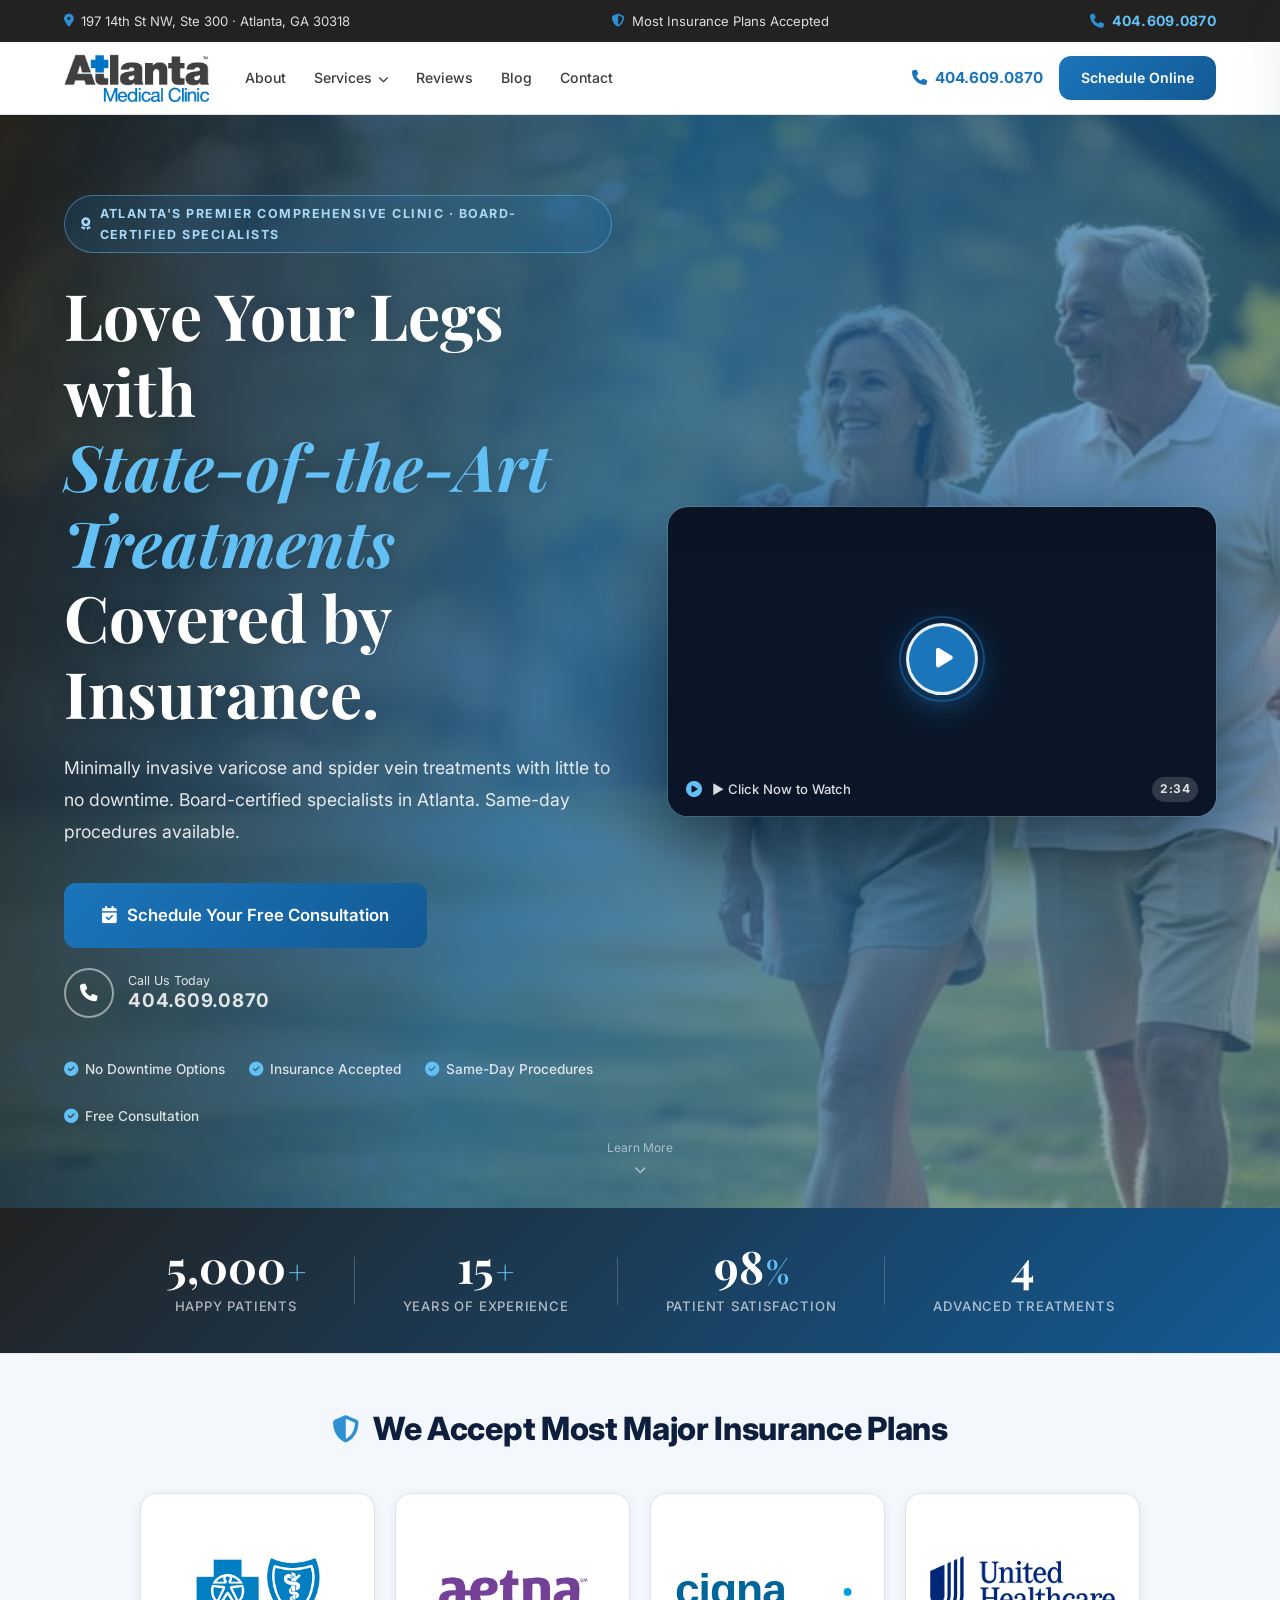
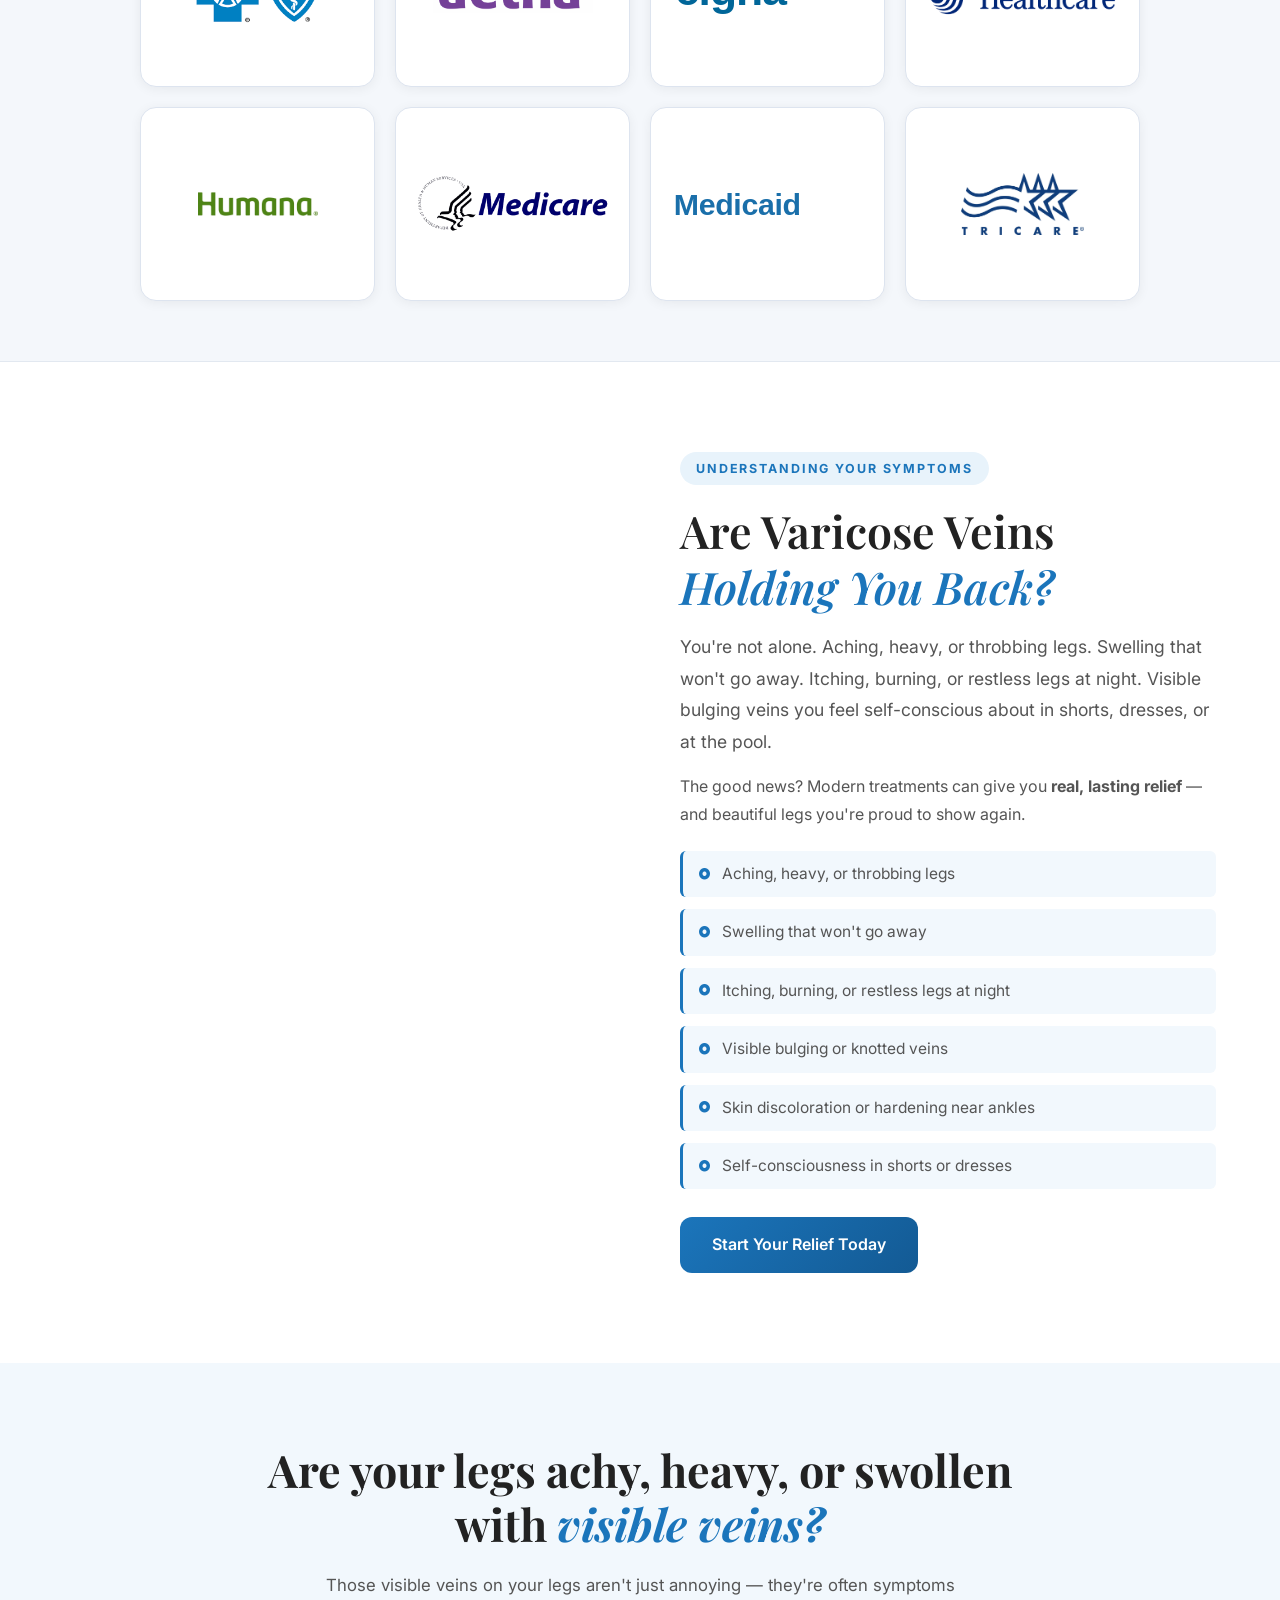
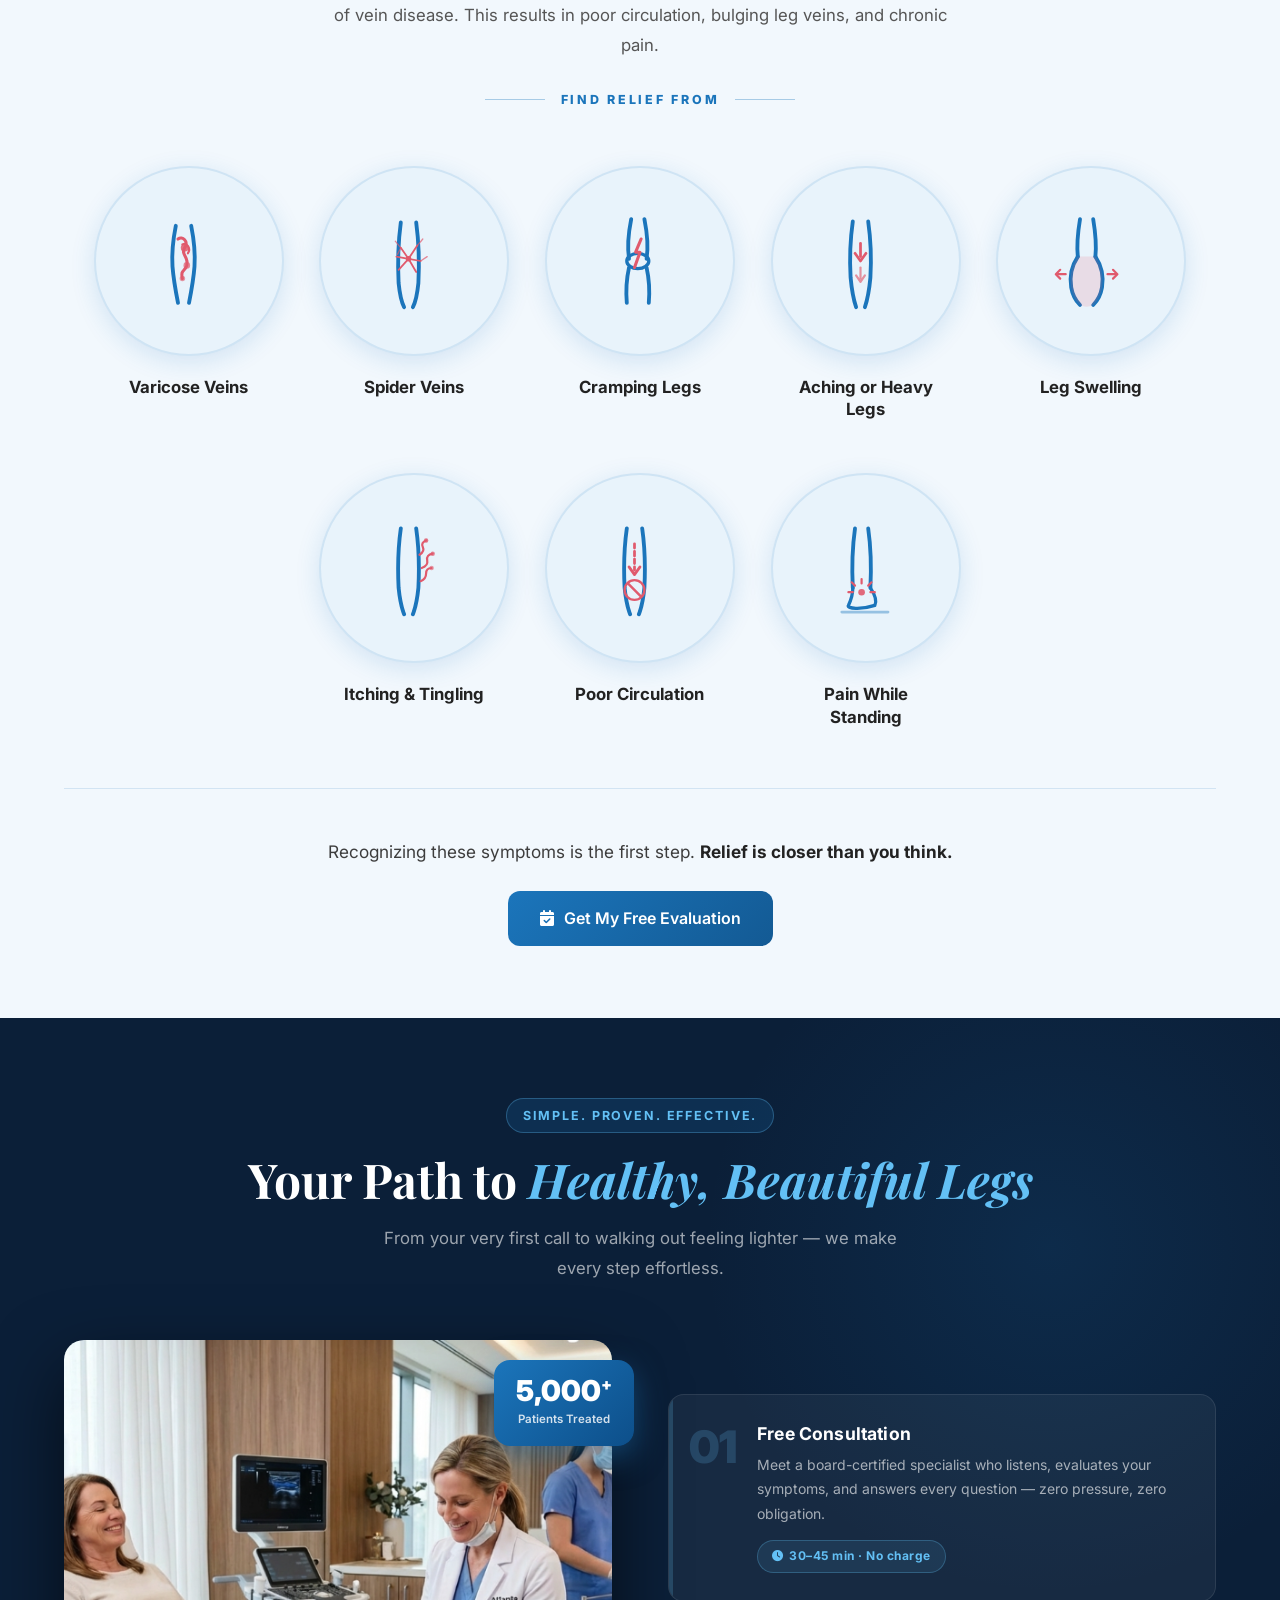
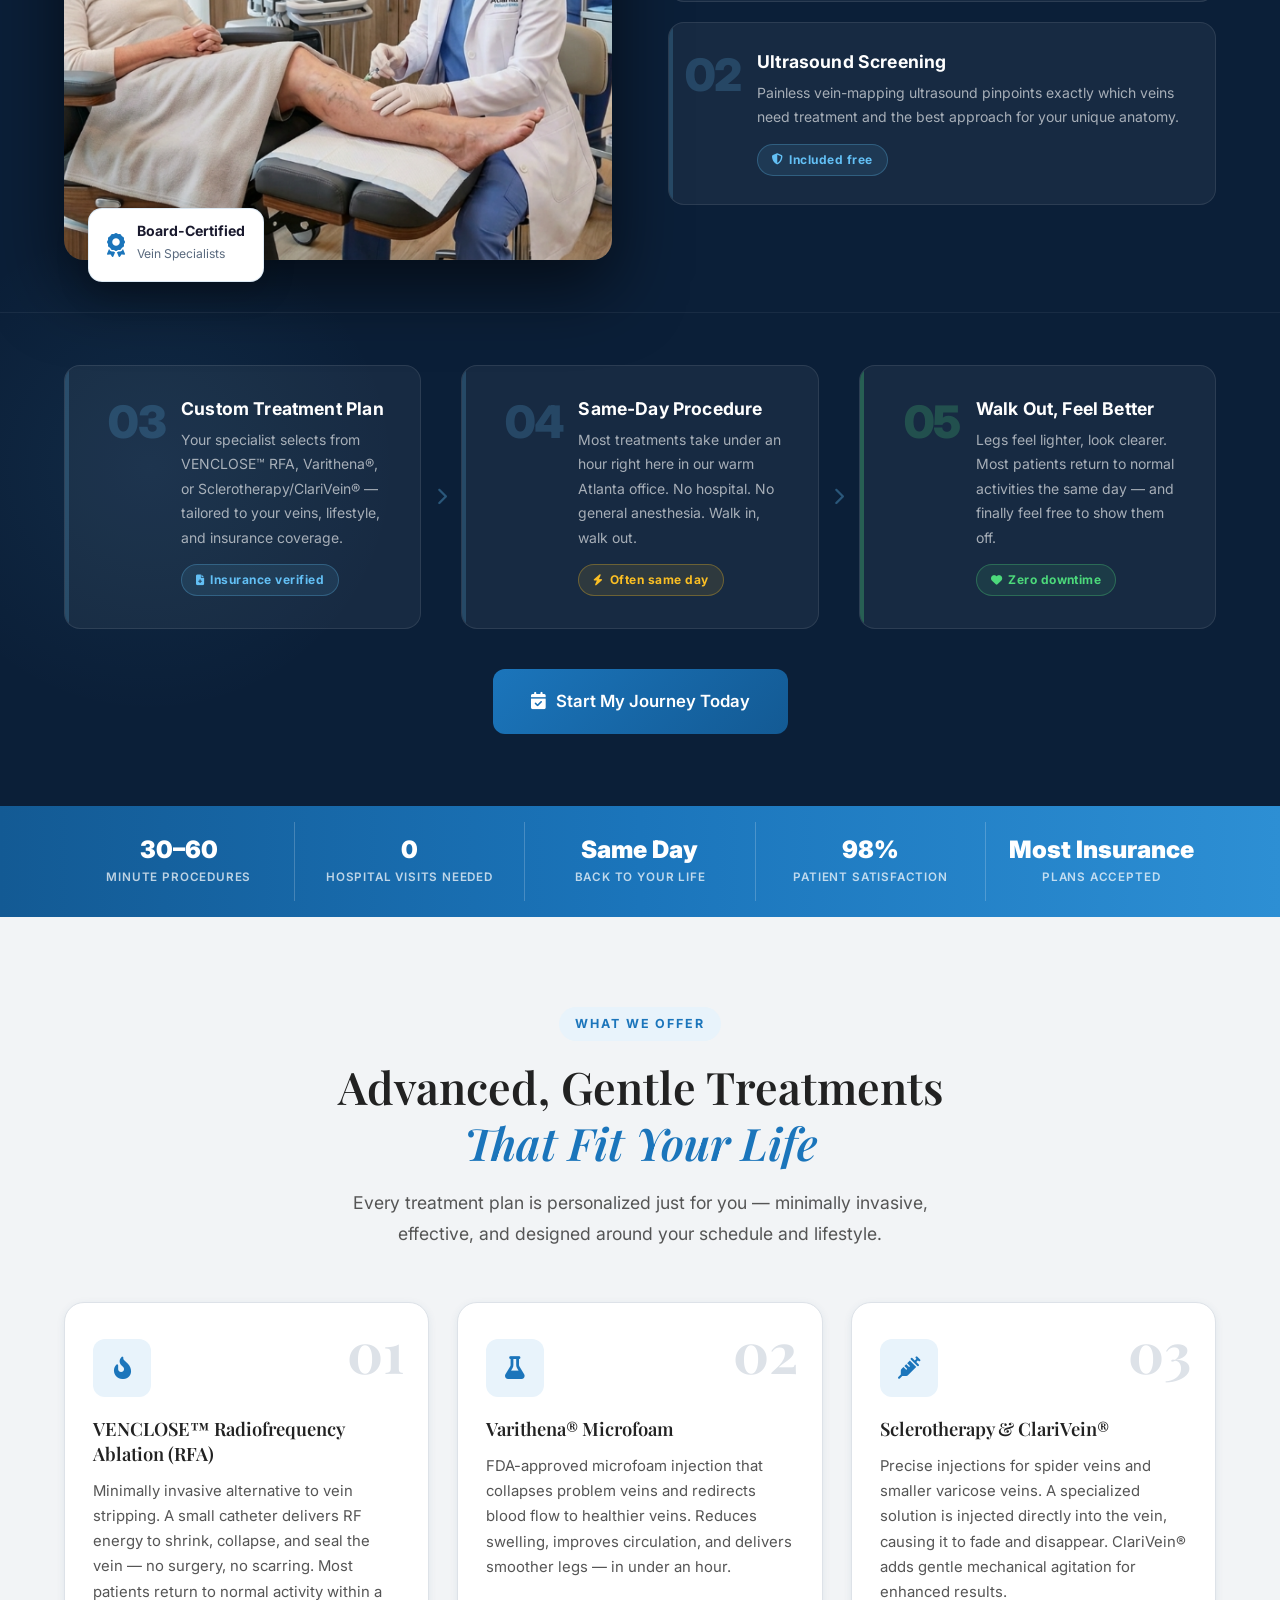
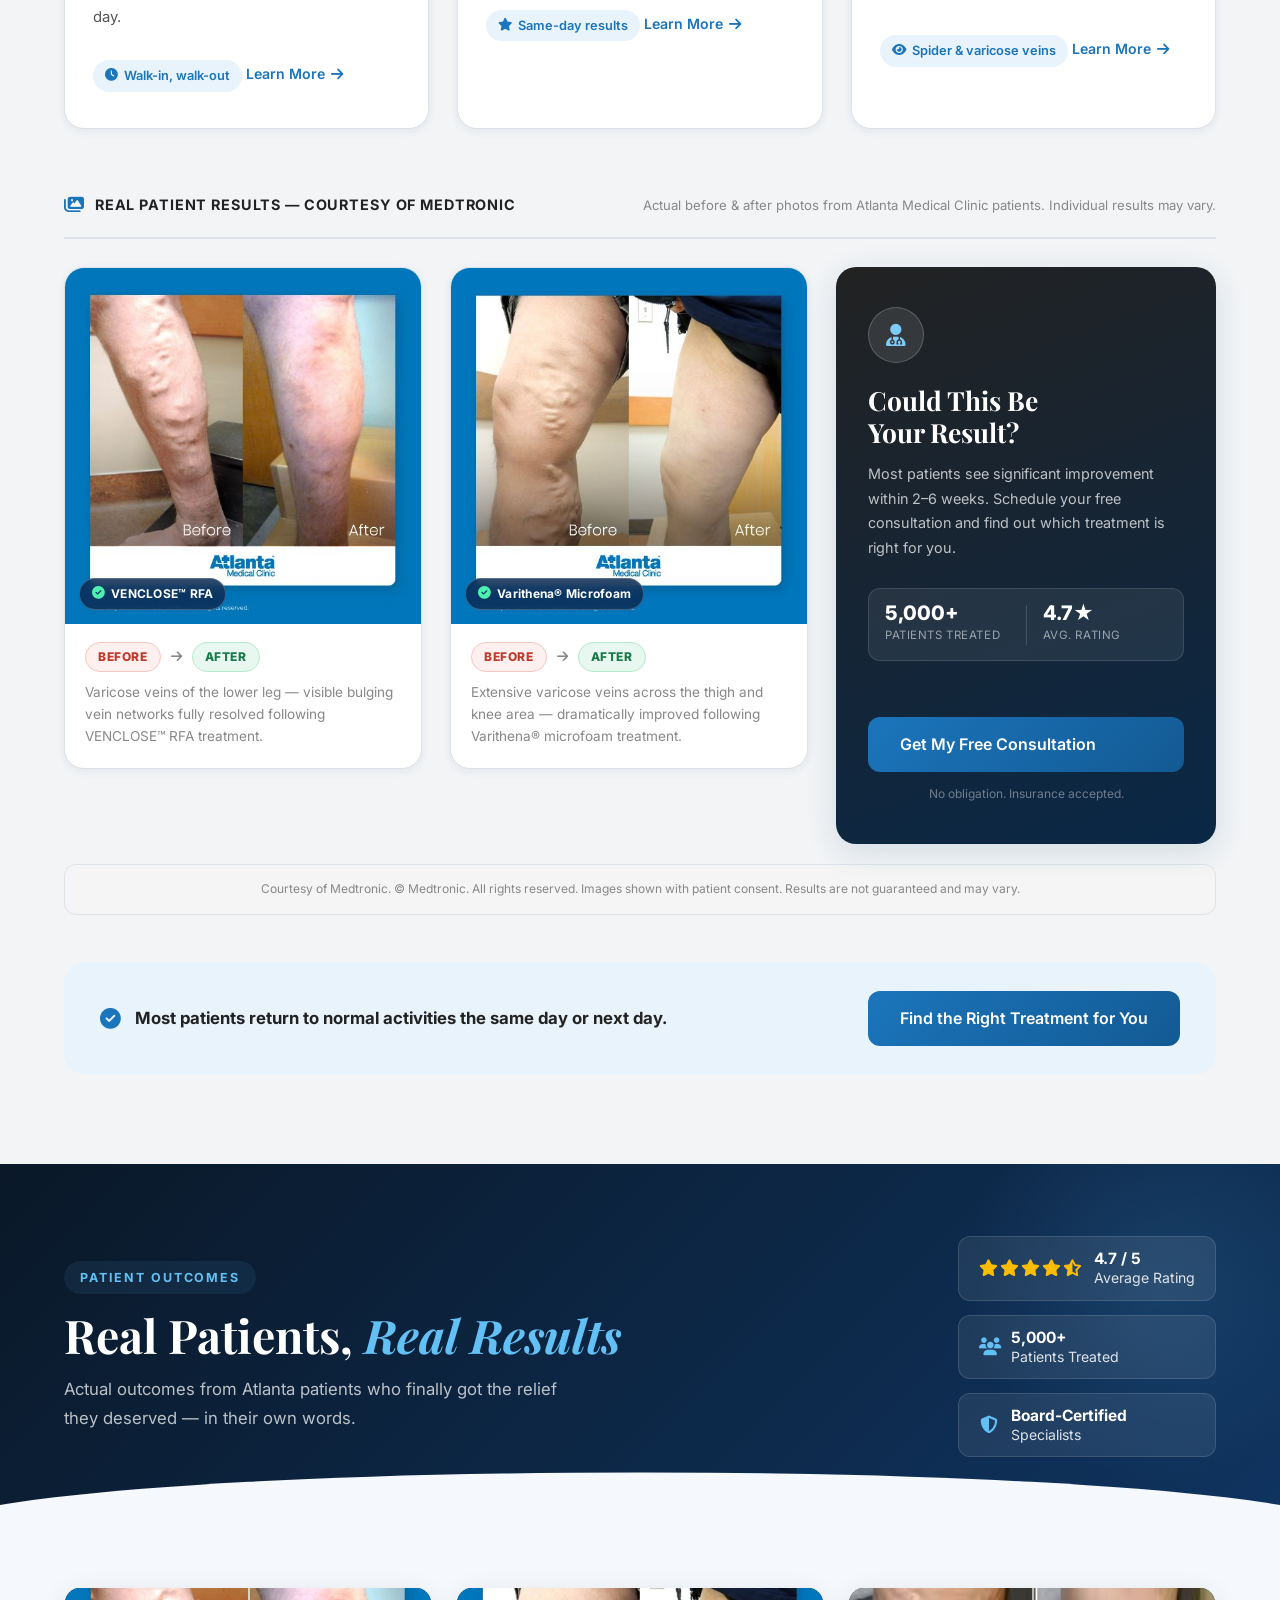
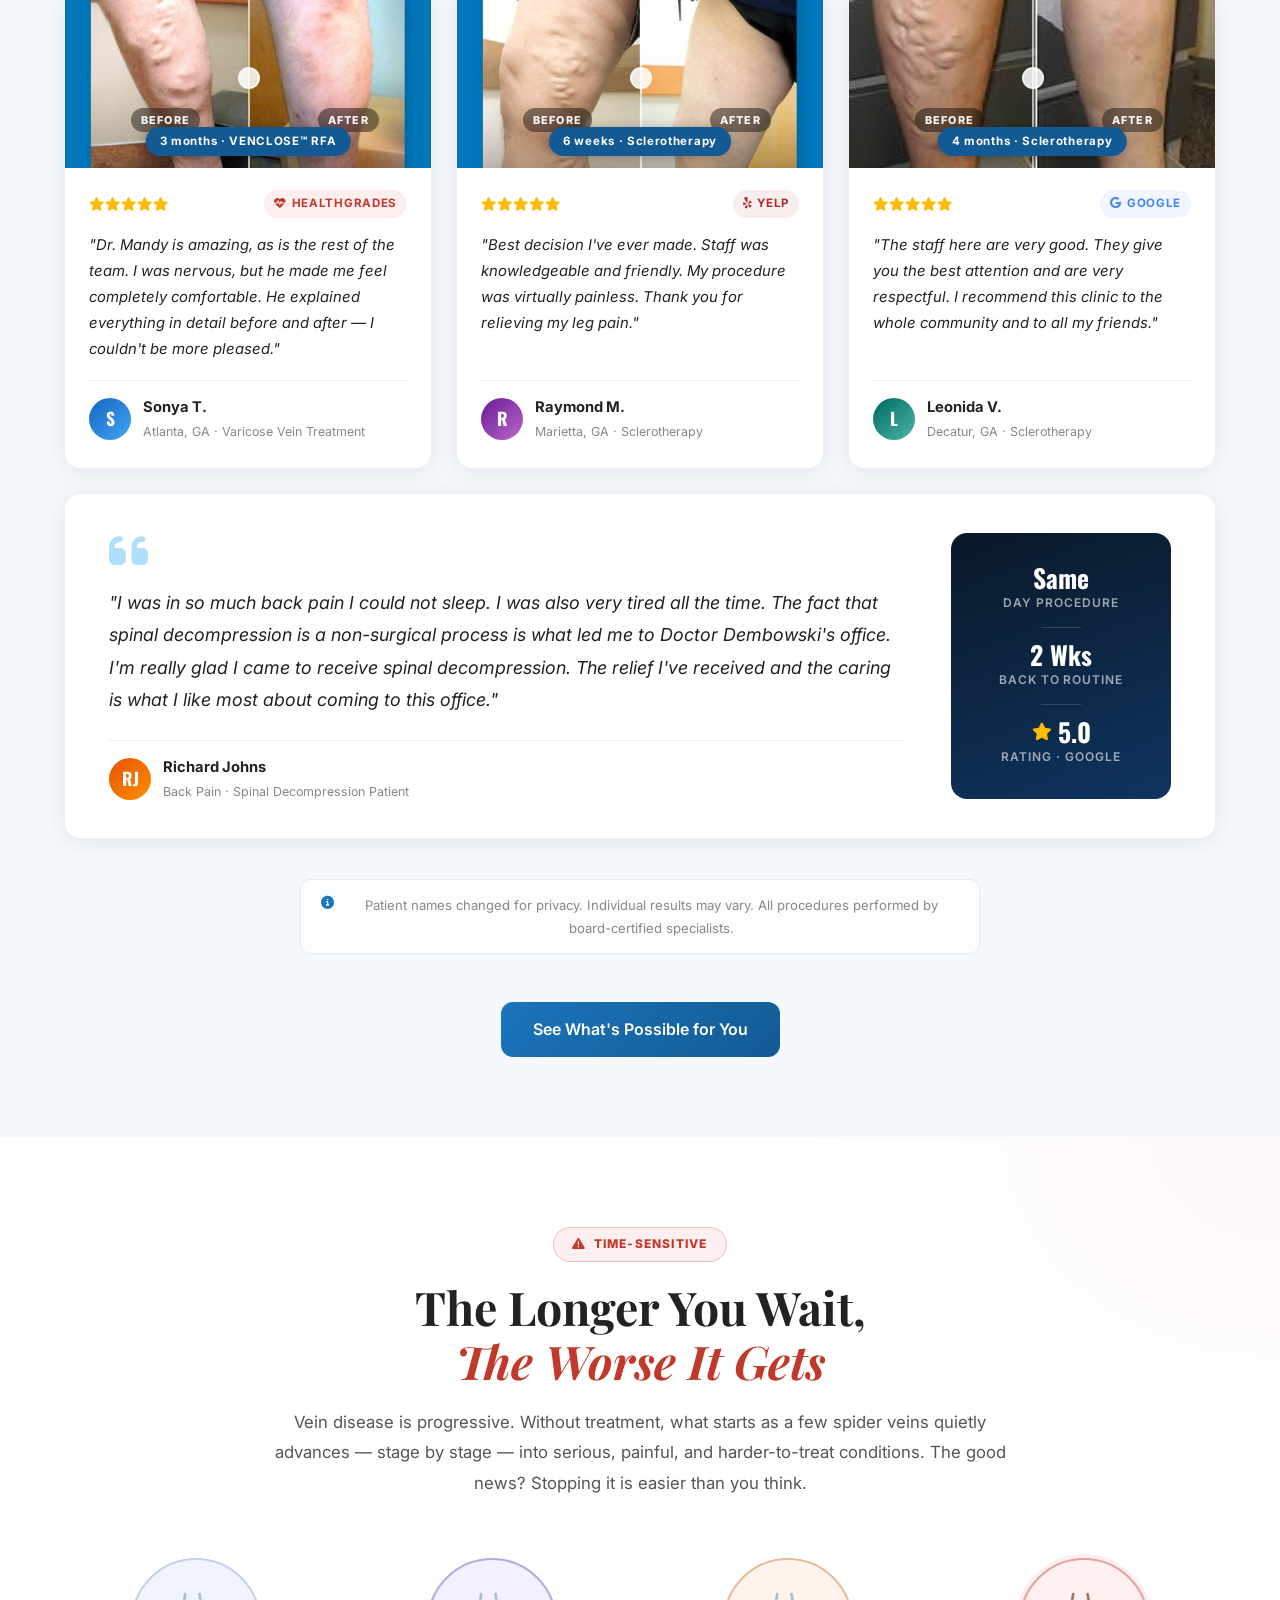
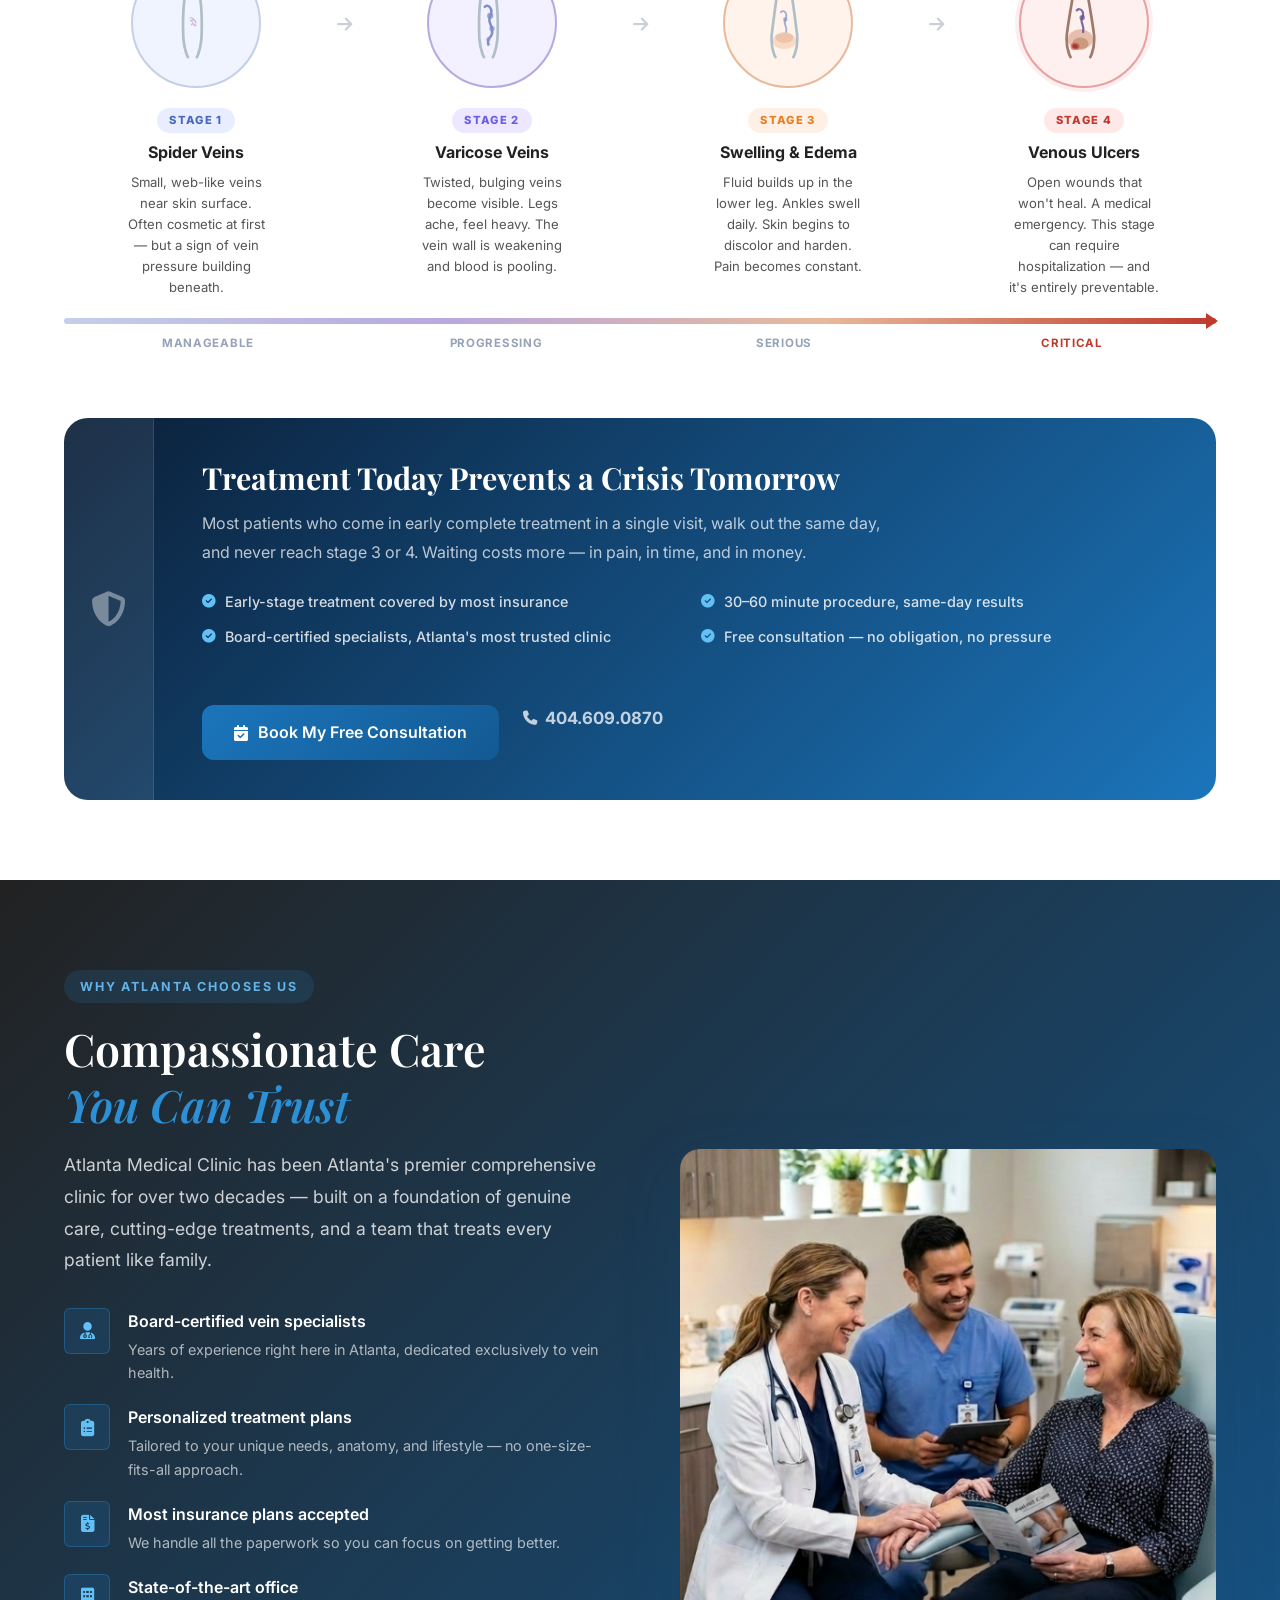
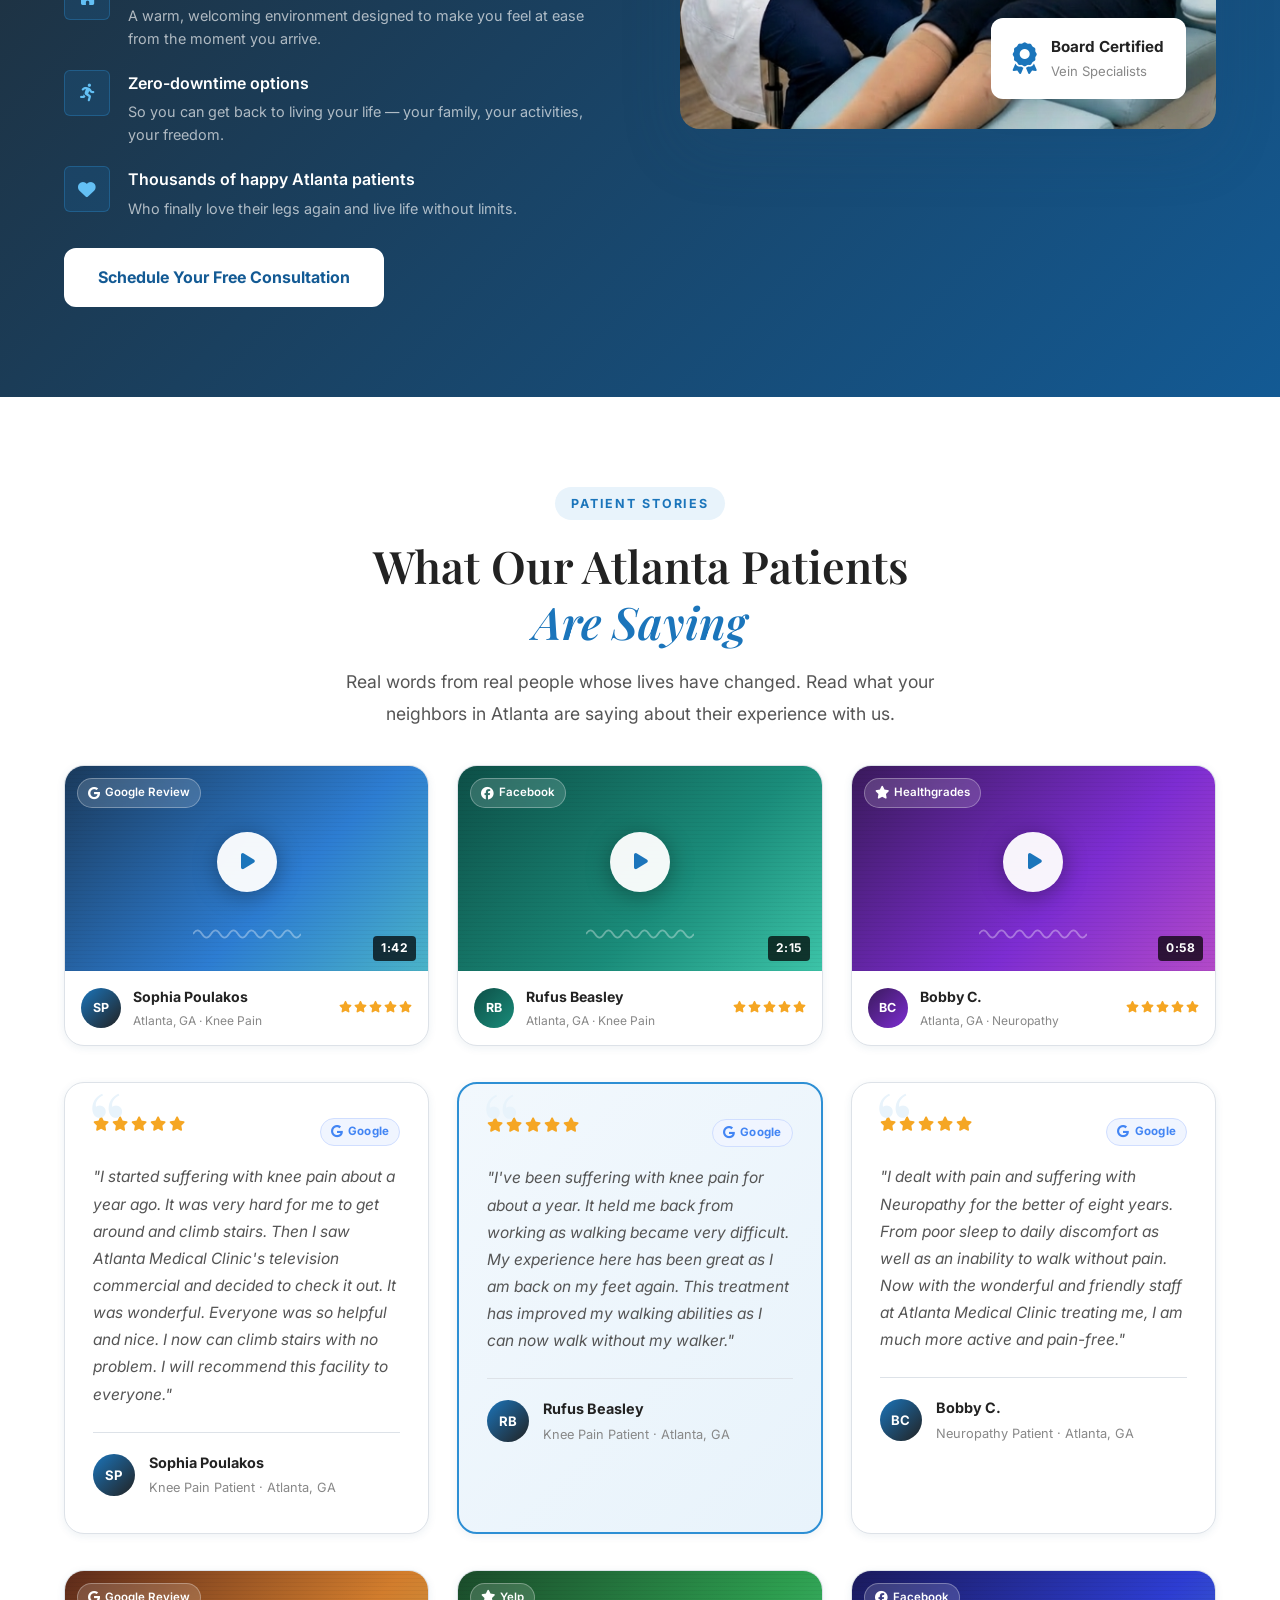
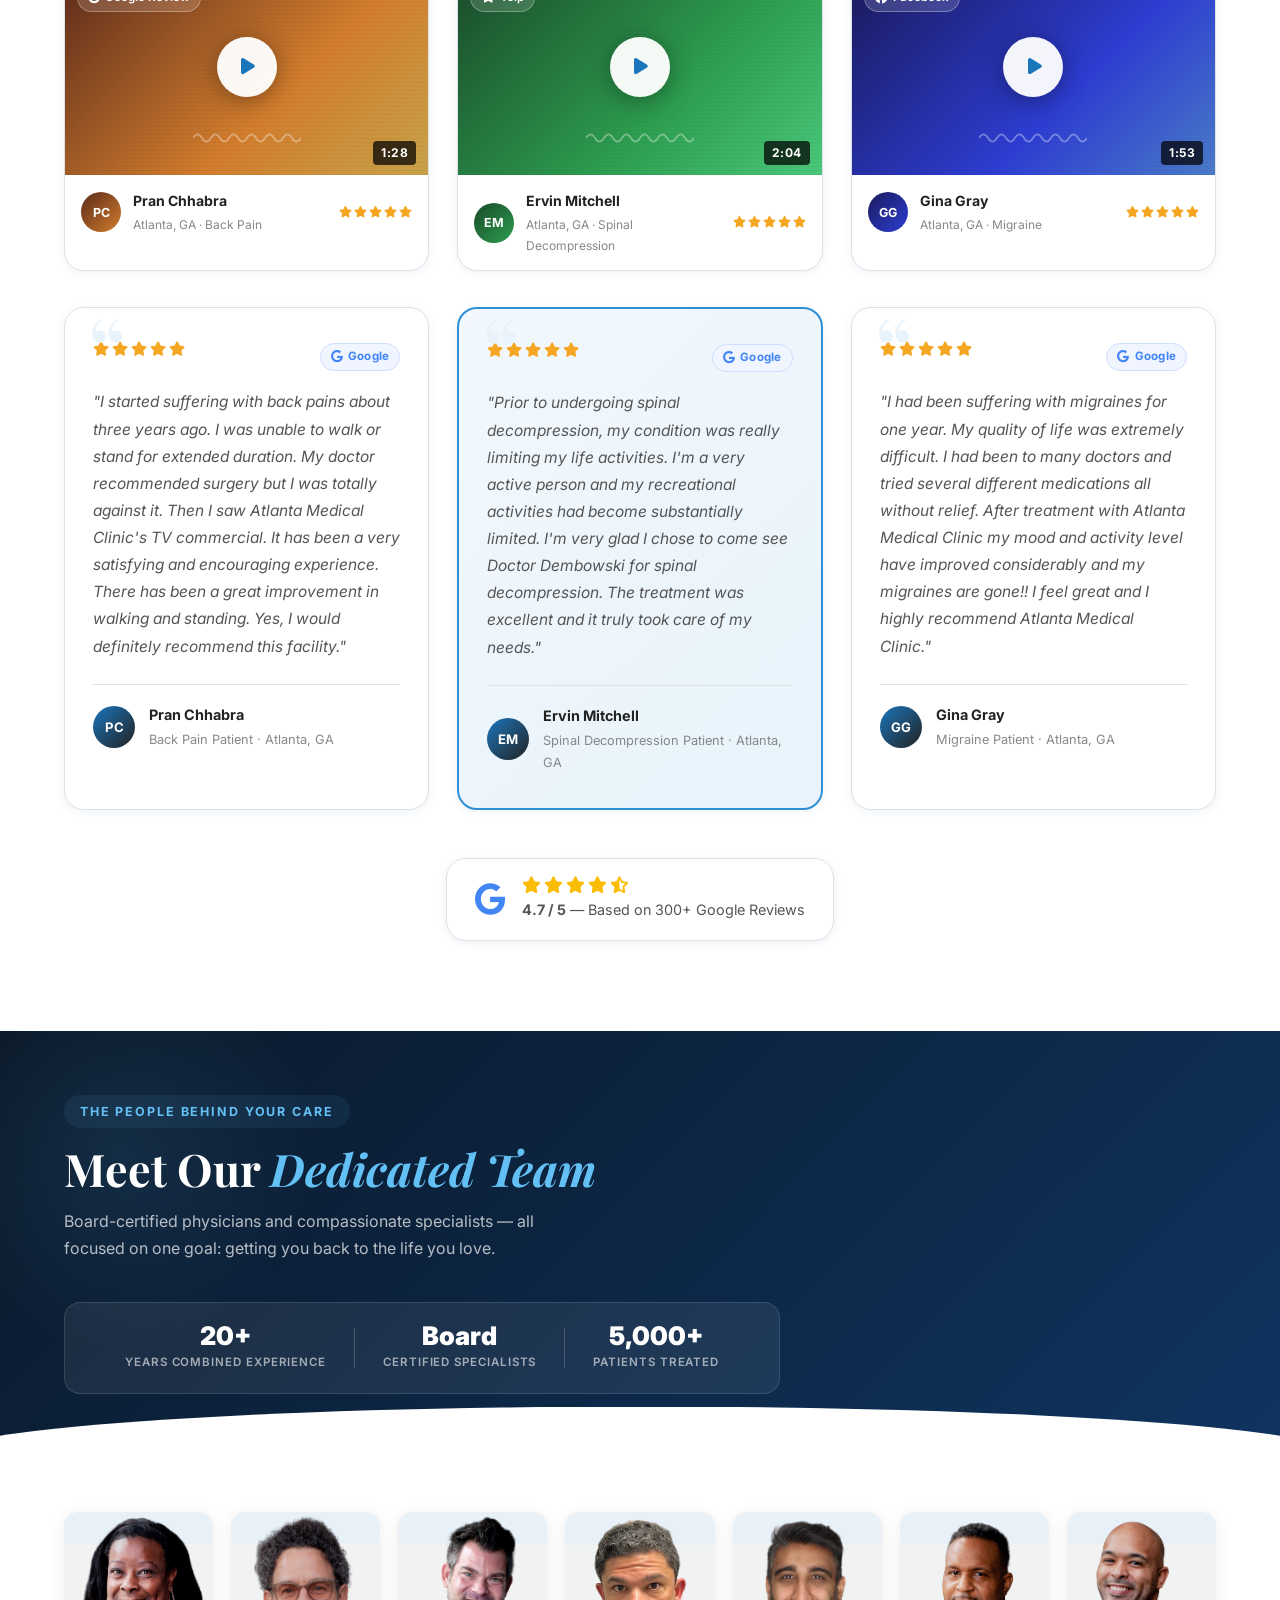
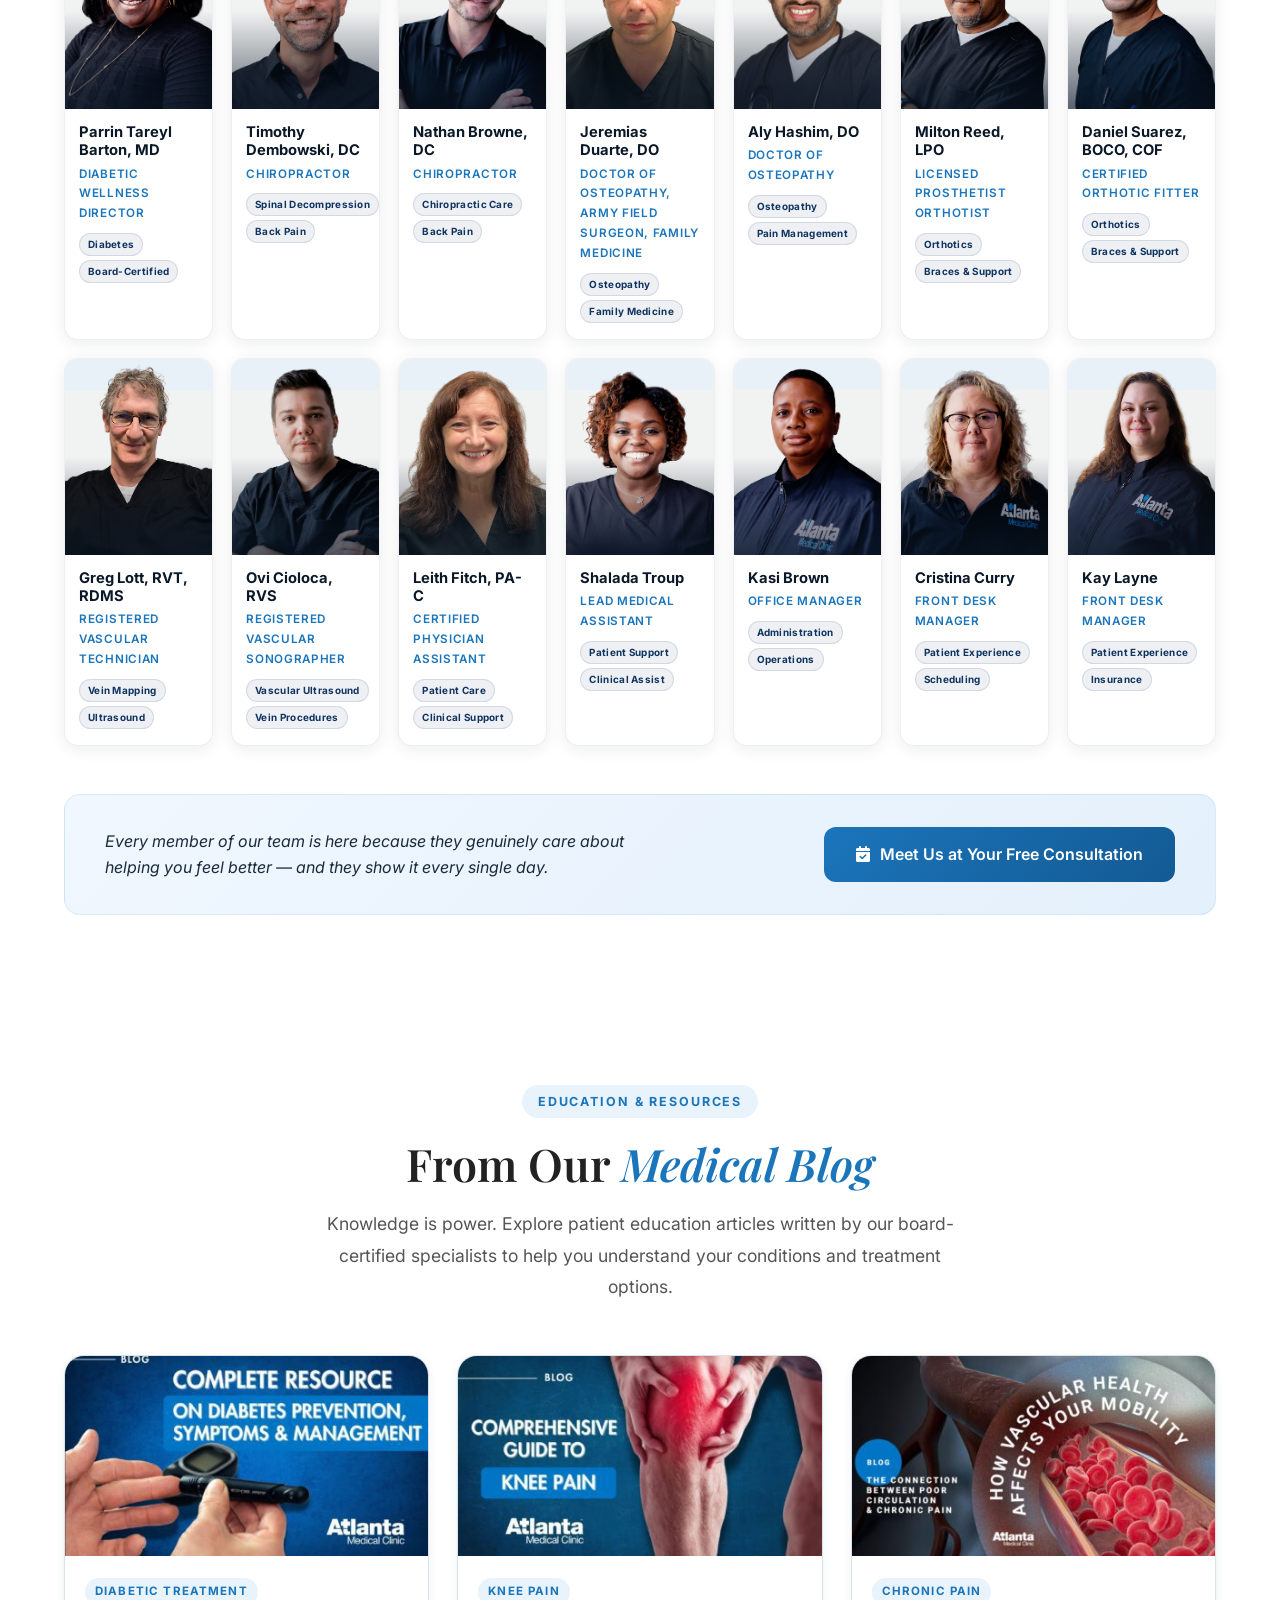
==== commit 8b14b050: "Add files via upload" ====
--- a/index.html
+++ b/index.html
@@ -15,8 +15,8 @@
   <meta name="author" content="Atlanta Medical Clinic" />
   <meta name="geo.region" content="US-GA" />
   <meta name="geo.placename" content="Atlanta, Georgia" />
-  <meta name="geo.position" content="33.9212;-84.3132" />
-  <meta name="ICBM" content="33.9212, -84.3132" />
+  <meta name="geo.position" content="33.7838;-84.3902" />
+  <meta name="ICBM" content="33.7838, -84.3902" />
 
   <!-- Canonical URL -->
   <link rel="canonical" href="https://www.atlantamedicalclinic.com/" />
@@ -78,16 +78,16 @@
         "email": "info@atlantamedicalclinic.com",
         "address": {
           "@type": "PostalAddress",
-          "streetAddress": "4553 N. Shallowford Rd, Suite 200",
+          "streetAddress": "197 14th St NW, Ste 300",
           "addressLocality": "Atlanta",
           "addressRegion": "GA",
-          "postalCode": "30338",
+          "postalCode": "30318",
           "addressCountry": "US"
         },
         "geo": {
           "@type": "GeoCoordinates",
-          "latitude": 33.9212,
-          "longitude": -84.3132
+          "latitude": 33.7838,
+          "longitude": -84.3902
         },
         "openingHoursSpecification": [
           {
@@ -127,7 +127,7 @@
             "procedureType": "https://schema.org/TherapeuticProcedure"
           }
         ],
-        "hasMap": "https://maps.google.com/?q=4553+N.+Shallowford+Rd+Suite+200+Atlanta+GA+30338",
+        "hasMap": "https://maps.google.com/?q=197+14th+St+NW+Ste+300+Atlanta+GA+30318",
         "sameAs": [
           "https://www.facebook.com/atlantamedicalclinic",
           "https://www.instagram.com/atlantamedicalclinic",
@@ -248,7 +248,7 @@
             "name": "How do I schedule a free consultation at Atlanta Medical Clinic?",
             "acceptedAnswer": {
               "@type": "Answer",
-              "text": "You can schedule your free consultation by calling 404-609-0870, filling out our online request form at atlantamedicalclinic.com, or visiting our office at 4553 N. Shallowford Rd, Suite 200, Atlanta, GA 30338. We confirm appointments within one business hour."
+              "text": "You can schedule your free consultation by calling 404-609-0870, filling out our online request form at atlantamedicalclinic.com, or visiting our office at 197 14th St NW, Ste 300, Atlanta, GA 30318. We confirm appointments within one business hour."
             }
           },
           {
@@ -296,7 +296,7 @@
   ============================================================ -->
   <div class="topbar">
     <div class="topbar-inner">
-      <span><i class="fas fa-map-marker-alt"></i> 4553 N. Shallowford Rd, Suite 200 · Atlanta, GA 30338</span>
+      <span><i class="fas fa-map-marker-alt"></i> 197 14th St NW, Ste 300 · Atlanta, GA 30318</span>
       <span><i class="fas fa-shield-alt"></i> Most Insurance Plans Accepted</span>
       <a href="tel:4046090870" class="topbar-phone"><i class="fas fa-phone"></i> 404.609.0870</a>
     </div>
@@ -2112,7 +2112,7 @@
         <div class="footer-col footer-contact-col">
           <h4>Contact Us</h4>
           <ul class="footer-contact-list" itemscope itemtype="https://schema.org/MedicalClinic">
-            <li itemprop="address" itemscope itemtype="https://schema.org/PostalAddress"><i class="fas fa-map-marker-alt"></i> <span itemprop="streetAddress">4553 N. Shallowford Rd, Suite 200</span><br><span style="padding-left:22px" itemprop="addressLocality">Atlanta</span>, <span itemprop="addressRegion">GA</span> <span itemprop="postalCode">30338</span></li>
+            <li itemprop="address" itemscope itemtype="https://schema.org/PostalAddress"><i class="fas fa-map-marker-alt"></i> <span itemprop="streetAddress">197 14th St NW, Ste 300</span><br><span style="padding-left:22px" itemprop="addressLocality">Atlanta</span>, <span itemprop="addressRegion">GA</span> <span itemprop="postalCode">30318</span></li>
             <li><i class="fas fa-phone"></i> <a href="tel:4046090870" itemprop="telephone">404.609.0870</a></li>
             <li><i class="fas fa-envelope"></i> <a href="mailto:info@atlantamedicalclinic.com" itemprop="email">info@atlantamedicalclinic.com</a></li>
             <li><i class="fas fa-clock"></i> <span itemprop="openingHours" content="Mo-Fr 08:00-17:00">Mon – Fri: 8:00am – 5:00pm</span></li>
@@ -2126,7 +2126,7 @@
 
     <div class="footer-bottom">
       <div class="container footer-bottom-inner">
-        <p>&copy; 2026 Atlanta Medical Clinic | 4553 N. Shallowford Rd, Suite 200, Atlanta, GA 30338 | <a href="tel:4046090870" style="color:rgba(255,255,255,.5)">404.609.0870</a></p>
+        <p>&copy; 2026 Atlanta Medical Clinic | 197 14th St NW, Ste 300, Atlanta, GA 30318 | <a href="tel:4046090870" style="color:rgba(255,255,255,.5)">404.609.0870</a></p>
         <div class="footer-links">
           <a href="#">Privacy Policy</a>
           <a href="#">Terms of Use</a>
